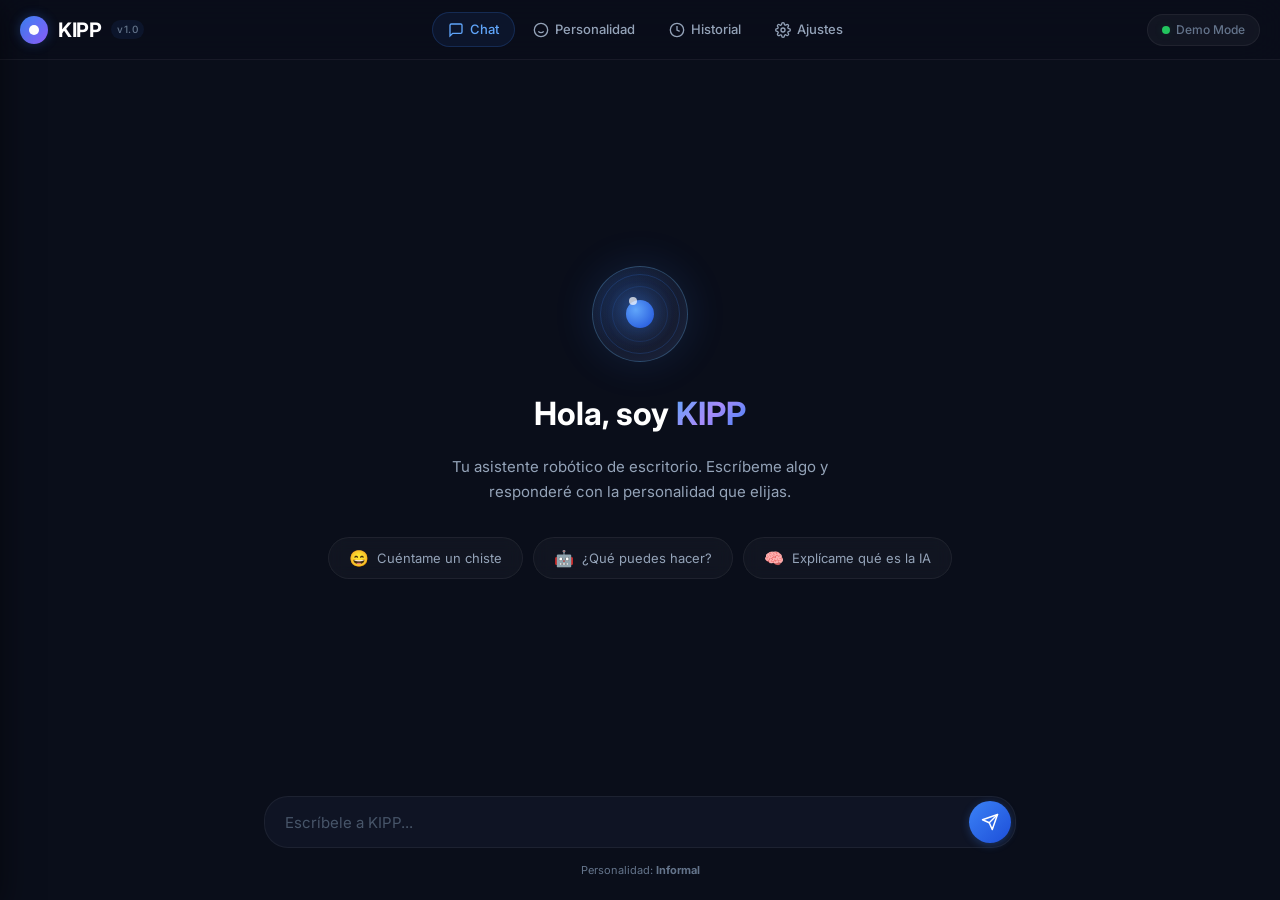
==== kipp/index.html @ 25013408 "feat: agregar panel de control KIPP en /kipp - Interfaz web premium dark theme con glassmorphism - C" ====
<!DOCTYPE html>
<html lang="es">
<head>
    <meta charset="UTF-8">
    <meta name="viewport" content="width=device-width, initial-scale=1.0">
    <meta name="description" content="KIPP — Tu asistente robótico de escritorio con personalidad configurable. Impulsado por IA en la nube.">
    <meta name="keywords" content="KIPP, asistente virtual, robot escritorio, IA, inteligencia artificial, ESP32, personalidad">
    <meta name="author" content="KIPP Robotics SpA">
    <meta name="theme-color" content="#0a0e1a">
    <title>KIPP · Panel de Control</title>
    <link rel="preconnect" href="https://fonts.googleapis.com">
    <link rel="preconnect" href="https://fonts.gstatic.com" crossorigin>
    <link href="https://fonts.googleapis.com/css2?family=Inter:wght@300;400;500;600;700&family=JetBrains+Mono:wght@400;500&display=swap" rel="stylesheet">
    <link rel="stylesheet" href="styles.css">
    <link rel="icon" href="data:image/svg+xml,<svg xmlns='http://www.w3.org/2000/svg' viewBox='0 0 100 100'><text y='.9em' font-size='90'>🤖</text></svg>">
</head>
<body>
    <div id="app">

        <!-- ═══════ PARTICLE BACKGROUND ═══════ -->
        <canvas id="particleCanvas"></canvas>

        <!-- ═══════ TOP BAR ═══════ -->
        <header id="topBar">
            <div class="top-bar-left">
                <button class="icon-btn" id="menuBtn" onclick="toggleMenu()" aria-label="Menú">
                    <svg width="20" height="20" viewBox="0 0 24 24" fill="none" stroke="currentColor" stroke-width="2" stroke-linecap="round"><line x1="3" y1="6" x2="21" y2="6"/><line x1="3" y1="12" x2="21" y2="12"/><line x1="3" y1="18" x2="21" y2="18"/></svg>
                </button>
                <div class="brand-group">
                    <div class="brand-eye">
                        <div class="brand-eye-core"></div>
                    </div>
                    <span class="brand">KIPP</span>
                    <span class="brand-version">v1.0</span>
                </div>
            </div>
            <nav class="top-nav" id="topNav">
                <a class="nav-link active" data-page="chat" onclick="goTo('chat')" id="nav-chat">
                    <svg width="16" height="16" viewBox="0 0 24 24" fill="none" stroke="currentColor" stroke-width="2"><path d="M21 15a2 2 0 0 1-2 2H7l-4 4V5a2 2 0 0 1 2-2h14a2 2 0 0 1 2 2z"/></svg>
                    Chat
                </a>
                <a class="nav-link" data-page="personalidad" onclick="goTo('personalidad')" id="nav-personalidad">
                    <svg width="16" height="16" viewBox="0 0 24 24" fill="none" stroke="currentColor" stroke-width="2"><circle cx="12" cy="12" r="10"/><path d="M8 14s1.5 2 4 2 4-2 4-2"/><line x1="9" y1="9" x2="9.01" y2="9"/><line x1="15" y1="9" x2="15.01" y2="9"/></svg>
                    Personalidad
                </a>
                <a class="nav-link" data-page="historial" onclick="goTo('historial')" id="nav-historial">
                    <svg width="16" height="16" viewBox="0 0 24 24" fill="none" stroke="currentColor" stroke-width="2"><circle cx="12" cy="12" r="10"/><polyline points="12 6 12 12 16 14"/></svg>
                    Historial
                </a>
                <a class="nav-link" data-page="ajustes" onclick="goTo('ajustes')" id="nav-ajustes">
                    <svg width="16" height="16" viewBox="0 0 24 24" fill="none" stroke="currentColor" stroke-width="2"><circle cx="12" cy="12" r="3"/><path d="M19.4 15a1.65 1.65 0 0 0 .33 1.82l.06.06a2 2 0 0 1-2.83 2.83l-.06-.06a1.65 1.65 0 0 0-1.82-.33 1.65 1.65 0 0 0-1 1.51V21a2 2 0 0 1-4 0v-.09A1.65 1.65 0 0 0 9 19.4a1.65 1.65 0 0 0-1.82.33l-.06.06a2 2 0 0 1-2.83-2.83l.06-.06A1.65 1.65 0 0 0 4.68 15a1.65 1.65 0 0 0-1.51-1H3a2 2 0 0 1 0-4h.09A1.65 1.65 0 0 0 4.6 9a1.65 1.65 0 0 0-.33-1.82l-.06-.06a2 2 0 0 1 2.83-2.83l.06.06A1.65 1.65 0 0 0 9 4.68a1.65 1.65 0 0 0 1-1.51V3a2 2 0 0 1 4 0v.09a1.65 1.65 0 0 0 1 1.51 1.65 1.65 0 0 0 1.82-.33l.06-.06a2 2 0 0 1 2.83 2.83l-.06.06A1.65 1.65 0 0 0 19.4 9a1.65 1.65 0 0 0 1.51 1H21a2 2 0 0 1 0 4h-.09a1.65 1.65 0 0 0-1.51 1z"/></svg>
                    Ajustes
                </a>
            </nav>
            <div class="top-bar-right">
                <div class="status-pill" id="statusPill">
                    <span class="status-dot online" id="statusDot"></span>
                    <span id="statusLabel">Demo Mode</span>
                </div>
            </div>
        </header>

        <!-- ═══════ MOBILE NAV DRAWER ═══════ -->
        <div class="drawer-overlay" id="drawerOverlay" onclick="toggleMenu()"></div>
        <aside class="drawer" id="drawer">
            <div class="drawer-header">
                <div class="brand-group">
                    <div class="brand-eye"><div class="brand-eye-core"></div></div>
                    <span class="brand">KIPP</span>
                </div>
                <button class="icon-btn" onclick="toggleMenu()" aria-label="Cerrar">
                    <svg width="20" height="20" viewBox="0 0 24 24" fill="none" stroke="currentColor" stroke-width="2" stroke-linecap="round"><line x1="18" y1="6" x2="6" y2="18"/><line x1="6" y1="6" x2="18" y2="18"/></svg>
                </button>
            </div>
            <nav class="drawer-nav">
                <a class="drawer-link active" data-page="chat" onclick="goTo('chat');toggleMenu()">
                    <svg width="18" height="18" viewBox="0 0 24 24" fill="none" stroke="currentColor" stroke-width="2"><path d="M21 15a2 2 0 0 1-2 2H7l-4 4V5a2 2 0 0 1 2-2h14a2 2 0 0 1 2 2z"/></svg>
                    Chat
                </a>
                <a class="drawer-link" data-page="personalidad" onclick="goTo('personalidad');toggleMenu()">
                    <svg width="18" height="18" viewBox="0 0 24 24" fill="none" stroke="currentColor" stroke-width="2"><circle cx="12" cy="12" r="10"/><path d="M8 14s1.5 2 4 2 4-2 4-2"/><line x1="9" y1="9" x2="9.01" y2="9"/><line x1="15" y1="9" x2="15.01" y2="9"/></svg>
                    Personalidad
                </a>
                <a class="drawer-link" data-page="historial" onclick="goTo('historial');toggleMenu()">
                    <svg width="18" height="18" viewBox="0 0 24 24" fill="none" stroke="currentColor" stroke-width="2"><circle cx="12" cy="12" r="10"/><polyline points="12 6 12 12 16 14"/></svg>
                    Historial
                </a>
                <a class="drawer-link" data-page="ajustes" onclick="goTo('ajustes');toggleMenu()">
                    <svg width="18" height="18" viewBox="0 0 24 24" fill="none" stroke="currentColor" stroke-width="2"><circle cx="12" cy="12" r="3"/><path d="M19.4 15a1.65 1.65 0 0 0 .33 1.82l.06.06a2 2 0 0 1-2.83 2.83l-.06-.06a1.65 1.65 0 0 0-1.82-.33 1.65 1.65 0 0 0-1 1.51V21a2 2 0 0 1-4 0v-.09A1.65 1.65 0 0 0 9 19.4a1.65 1.65 0 0 0-1.82.33l-.06.06a2 2 0 0 1-2.83-2.83l.06-.06A1.65 1.65 0 0 0 4.68 15a1.65 1.65 0 0 0-1.51-1H3a2 2 0 0 1 0-4h.09A1.65 1.65 0 0 0 4.6 9a1.65 1.65 0 0 0-.33-1.82l-.06-.06a2 2 0 0 1 2.83-2.83l.06.06A1.65 1.65 0 0 0 9 4.68a1.65 1.65 0 0 0 1-1.51V3a2 2 0 0 1 4 0v.09a1.65 1.65 0 0 0 1 1.51 1.65 1.65 0 0 0 1.82-.33l.06-.06a2 2 0 0 1 2.83 2.83l-.06.06A1.65 1.65 0 0 0 19.4 9a1.65 1.65 0 0 0 1.51 1H21a2 2 0 0 1 0 4h-.09a1.65 1.65 0 0 0-1.51 1z"/></svg>
                    Ajustes
                </a>
            </nav>
            <div class="drawer-footer">
                <span class="text-muted text-sm">KIPP v1.0 · KIPP Robotics SpA</span>
            </div>
        </aside>

        <!-- ═══════ MAIN CONTENT ═══════ -->
        <main id="mainContent">

            <!-- ─── PAGE: CHAT ─── -->
            <section class="page active" id="page-chat">
                <div class="chat-wrapper">
                    <!-- Welcome state -->
                    <div class="chat-welcome" id="chatWelcome">
                        <div class="welcome-icon">
                            <div class="kipp-eye-large">
                                <div class="eye-ring-outer"></div>
                                <div class="eye-ring-inner"></div>
                                <div class="eye-core-large"></div>
                                <div class="eye-glint"></div>
                            </div>
                        </div>
                        <h1 class="welcome-title">Hola, soy <span class="gradient-text">KIPP</span></h1>
                        <p class="welcome-sub">Tu asistente robótico de escritorio. Escríbeme algo y responderé con la personalidad que elijas.</p>
                        <div class="quick-chips">
                            <button class="chip" onclick="sendQuick('Cuéntame un chiste')" id="chip-joke">
                                <span class="chip-icon">😄</span> Cuéntame un chiste
                            </button>
                            <button class="chip" onclick="sendQuick('¿Qué puedes hacer?')" id="chip-capabilities">
                                <span class="chip-icon">🤖</span> ¿Qué puedes hacer?
                            </button>
                            <button class="chip" onclick="sendQuick('Explícame qué es la IA')" id="chip-ai">
                                <span class="chip-icon">🧠</span> Explícame qué es la IA
                            </button>
                        </div>
                    </div>

                    <!-- Chat messages -->
                    <div class="chat-messages" id="chatMessages"></div>

                    <!-- Input area -->
                    <div class="chat-input-area">
                        <div class="input-row">
                            <input 
                                type="text" 
                                id="chatInput" 
                                class="chat-input" 
                                placeholder="Escríbele a KIPP..." 
                                autocomplete="off"
                                onkeydown="if(event.key==='Enter'&&!event.shiftKey){event.preventDefault();sendChat()}"
                            >
                            <button class="send-btn" id="sendBtn" onclick="sendChat()" aria-label="Enviar">
                                <svg width="18" height="18" viewBox="0 0 24 24" fill="none" stroke="currentColor" stroke-width="2" stroke-linecap="round" stroke-linejoin="round"><line x1="22" y1="2" x2="11" y2="13"/><polygon points="22 2 15 22 11 13 2 9 22 2"/></svg>
                            </button>
                        </div>
                        <div class="input-footer">
                            <span class="text-muted text-xs" id="personalityTag">Personalidad: <strong>Informal</strong></span>
                        </div>
                    </div>
                </div>
            </section>

            <!-- ─── PAGE: PERSONALIDAD ─── -->
            <section class="page" id="page-personalidad">
                <div class="page-container">
                    <div class="page-header">
                        <div>
                            <h2>Personalidad</h2>
                            <p class="text-muted">Elige cómo KIPP se comunica contigo.</p>
                        </div>
                    </div>

                    <div class="personality-cards" id="personalityCards">
                        <!-- JS populated -->
                    </div>

                    <div class="preview-box" id="previewBox" style="display:none">
                        <div class="preview-label">Vista previa de respuesta</div>
                        <p id="previewText"></p>
                    </div>
                </div>
            </section>

            <!-- ─── PAGE: HISTORIAL ─── -->
            <section class="page" id="page-historial">
                <div class="page-container">
                    <div class="page-header">
                        <div>
                            <h2>Historial</h2>
                            <p class="text-muted">Conversaciones anteriores con KIPP.</p>
                        </div>
                        <button class="btn-outline btn-danger-outline" onclick="clearHistory()" id="clearBtn">
                            <svg width="14" height="14" viewBox="0 0 24 24" fill="none" stroke="currentColor" stroke-width="2"><polyline points="3 6 5 6 21 6"/><path d="M19 6v14a2 2 0 0 1-2 2H7a2 2 0 0 1-2-2V6m3 0V4a2 2 0 0 1 2-2h4a2 2 0 0 1 2 2v2"/></svg>
                            Limpiar
                        </button>
                    </div>

                    <div class="history-list" id="historyList">
                        <div class="empty-state" id="emptyHistory">
                            <div class="empty-icon">
                                <svg width="48" height="48" viewBox="0 0 24 24" fill="none" stroke="currentColor" stroke-width="1"><circle cx="12" cy="12" r="10"/><polyline points="12 6 12 12 16 14"/></svg>
                            </div>
                            <p>Aún no hay conversaciones.</p>
                            <span class="text-xs text-muted">Las interacciones con KIPP aparecerán aquí.</span>
                        </div>
                    </div>
                </div>
            </section>

            <!-- ─── PAGE: AJUSTES ─── -->
            <section class="page" id="page-ajustes">
                <div class="page-container">
                    <div class="page-header">
                        <div>
                            <h2>Ajustes</h2>
                            <p class="text-muted">Configuración del dispositivo y cuenta.</p>
                        </div>
                    </div>

                    <div class="settings-section">
                        <h3 class="settings-title">
                            <svg width="16" height="16" viewBox="0 0 24 24" fill="none" stroke="currentColor" stroke-width="2"><polygon points="11 5 6 9 2 9 2 15 6 15 11 19 11 5"/><path d="M19.07 4.93a10 10 0 0 1 0 14.14M15.54 8.46a5 5 0 0 1 0 7.07"/></svg>
                            Audio
                        </h3>
                        <div class="setting-row">
                            <label for="volumeRange">Volumen</label>
                            <div class="range-group">
                                <input type="range" id="volumeRange" min="0" max="100" value="70" oninput="updateRangeUI(this, 'volVal')">
                                <span class="range-val" id="volVal">70%</span>
                            </div>
                        </div>
                        <div class="setting-row">
                            <label for="speedRange">Velocidad de voz</label>
                            <div class="range-group">
                                <input type="range" id="speedRange" min="0" max="100" value="50" oninput="updateRangeUI(this, 'spdVal')">
                                <span class="range-val" id="spdVal">50%</span>
                            </div>
                        </div>
                    </div>

                    <div class="settings-section">
                        <h3 class="settings-title">
                            <svg width="16" height="16" viewBox="0 0 24 24" fill="none" stroke="currentColor" stroke-width="2"><rect x="4" y="4" width="16" height="16" rx="2" ry="2"/><rect x="9" y="9" width="6" height="6"/><line x1="9" y1="1" x2="9" y2="4"/><line x1="15" y1="1" x2="15" y2="4"/><line x1="9" y1="20" x2="9" y2="23"/><line x1="15" y1="20" x2="15" y2="23"/><line x1="20" y1="9" x2="23" y2="9"/><line x1="20" y1="14" x2="23" y2="14"/><line x1="1" y1="9" x2="4" y2="9"/><line x1="1" y1="14" x2="4" y2="14"/></svg>
                            Dispositivo
                        </h3>
                        <div class="setting-row">
                            <label>Nombre</label>
                            <input type="text" class="text-input" id="deviceNameInput" value="KIPP de Escritorio" placeholder="Nombre del dispositivo">
                        </div>
                        <div class="setting-row">
                            <label>MAC Address</label>
                            <span class="mono-text" id="deviceMAC">AA:BB:CC:DD:EE:FF</span>
                        </div>
                        <div class="setting-row">
                            <label>Estado</label>
                            <div class="device-status-badge" id="deviceStatusBadge">
                                <span class="status-dot-sm online"></span>
                                Demo Mode
                            </div>
                        </div>
                    </div>

                    <div class="settings-section">
                        <h3 class="settings-title">
                            <svg width="16" height="16" viewBox="0 0 24 24" fill="none" stroke="currentColor" stroke-width="2"><path d="M20 21v-2a4 4 0 0 0-4-4H8a4 4 0 0 0-4 4v2"/><circle cx="12" cy="7" r="4"/></svg>
                            Cuenta
                        </h3>
                        <div class="setting-row">
                            <label>Usuario</label>
                            <span class="text-muted" id="userName">Usuario Demo</span>
                        </div>
                        <div class="setting-row">
                            <label>Email</label>
                            <span class="text-muted" id="userEmail">demo@kipp.cl</span>
                        </div>
                        <div class="setting-row">
                            <label>Plan</label>
                            <div class="plan-badge" id="planBadge">Gratuito</div>
                        </div>
                        <div class="upgrade-card" id="upgradeCard">
                            <div class="upgrade-info">
                                <div class="upgrade-icon">✦</div>
                                <div>
                                    <strong>KIPP Premium</strong>
                                    <p class="text-muted text-sm">Modelos de IA avanzados, respuestas más rápidas y personalidades exclusivas.</p>
                                </div>
                            </div>
                            <div class="upgrade-cta">
                                <div class="upgrade-price">$4.990<span>/mes</span></div>
                                <button class="btn-premium" onclick="showToast('Próximamente disponible', 'info')" id="upgradeBtn">Mejorar plan</button>
                            </div>
                        </div>
                    </div>

                    <div class="settings-section">
                        <h3 class="settings-title">
                            <svg width="16" height="16" viewBox="0 0 24 24" fill="none" stroke="currentColor" stroke-width="2"><rect x="2" y="2" width="20" height="8" rx="2" ry="2"/><rect x="2" y="14" width="20" height="8" rx="2" ry="2"/><line x1="6" y1="6" x2="6.01" y2="6"/><line x1="6" y1="18" x2="6.01" y2="18"/></svg>
                            Servidor
                        </h3>
                        <div class="server-info" id="serverInfo">
                            <div class="server-row"><span class="server-label">API</span><span>OpenAI (gpt-4o-mini)</span></div>
                            <div class="server-row"><span class="server-label">STT/TTS</span><span>Google Cloud</span></div>
                            <div class="server-row"><span class="server-label">Protocolo</span><span>HTTPS / TLS 1.3</span></div>
                            <div class="server-row"><span class="server-label">Latencia</span><span id="latencyVal">~350ms</span></div>
                        </div>
                    </div>

                    <button class="btn-primary" onclick="saveSettings()" id="saveSettingsBtn" style="margin-top: 8px">
                        <svg width="16" height="16" viewBox="0 0 24 24" fill="none" stroke="currentColor" stroke-width="2"><path d="M19 21H5a2 2 0 0 1-2-2V5a2 2 0 0 1 2-2h11l5 5v11a2 2 0 0 1-2 2z"/><polyline points="17 21 17 13 7 13 7 21"/><polyline points="7 3 7 8 15 8"/></svg>
                        Guardar cambios
                    </button>
                </div>
            </section>

        </main>
    </div>

    <!-- Toast -->
    <div class="toast-container" id="toastContainer"></div>

    <script src="app.js"></script>
</body>
</html>
---- kipp/styles.css ----
/* ═══════════════════════════════════════
   KIPP — Premium Dark Theme
   Glassmorphism + Glow + Motion
   ═══════════════════════════════════════ */

/* ─── Reset & Base ─── */
*, *::before, *::after { box-sizing: border-box; margin: 0; padding: 0; }

:root {
    /* Dark palette */
    --bg-deep: #060a14;
    --bg: #0a0e1a;
    --bg-card: #0f1424;
    --bg-card-hover: #141a2e;
    --bg-surface: #111827;
    --bg-elevated: #1a2035;

    --border: rgba(255, 255, 255, 0.06);
    --border-hover: rgba(255, 255, 255, 0.12);
    --border-active: rgba(99, 179, 237, 0.3);

    --text: #e8ecf4;
    --text-secondary: #94a3b8;
    --text-muted: #64748b;
    --text-dim: #475569;
    --white: #ffffff;

    /* Accent — electric cyan/blue */
    --accent: #3b82f6;
    --accent-bright: #60a5fa;
    --accent-dim: #1d4ed8;
    --accent-glow: rgba(59, 130, 246, 0.15);
    --accent-glow-strong: rgba(59, 130, 246, 0.3);
    --accent-surface: rgba(59, 130, 246, 0.08);

    /* Secondary accent — warm amber for premium */
    --premium: #f59e0b;
    --premium-glow: rgba(245, 158, 11, 0.15);

    /* Semantic */
    --success: #22c55e;
    --success-glow: rgba(34, 197, 94, 0.15);
    --danger: #ef4444;
    --danger-glow: rgba(239, 68, 68, 0.12);
    --info: #06b6d4;

    /* Shape */
    --radius-sm: 8px;
    --radius-md: 12px;
    --radius-lg: 16px;
    --radius-xl: 20px;
    --radius-2xl: 24px;
    --radius-full: 999px;

    /* Shadow */
    --shadow-sm: 0 2px 8px rgba(0, 0, 0, 0.3);
    --shadow-md: 0 4px 16px rgba(0, 0, 0, 0.4);
    --shadow-lg: 0 8px 32px rgba(0, 0, 0, 0.5);
    --shadow-glow: 0 0 20px var(--accent-glow);

    /* Font */
    --font: 'Inter', -apple-system, BlinkMacSystemFont, 'Segoe UI', sans-serif;
    --mono: 'JetBrains Mono', 'Fira Code', monospace;
    --transition: 200ms cubic-bezier(0.4, 0, 0.2, 1);
    --transition-slow: 400ms cubic-bezier(0.4, 0, 0.2, 1);
}

html {
    font-size: 16px;
    -webkit-font-smoothing: antialiased;
    -moz-osx-font-smoothing: grayscale;
}

body {
    font-family: var(--font);
    color: var(--text);
    background: var(--bg);
    line-height: 1.5;
    overflow: hidden;
    height: 100vh;
}

a { color: var(--accent-bright); text-decoration: none; }
a:hover { text-decoration: underline; }

.text-muted { color: var(--text-muted); }
.text-sm { font-size: 13px; }
.text-xs { font-size: 11px; }
.mono-text { font-family: var(--mono); font-size: 13px; color: var(--text-secondary); }

.gradient-text {
    background: linear-gradient(135deg, var(--accent-bright), #a78bfa, var(--accent));
    -webkit-background-clip: text;
    -webkit-text-fill-color: transparent;
    background-clip: text;
}

/* ─── Particle Canvas ─── */
#particleCanvas {
    position: fixed;
    top: 0;
    left: 0;
    width: 100%;
    height: 100%;
    z-index: 0;
    pointer-events: none;
    opacity: 0.6;
}

/* ─── App Layout ─── */
#app {
    display: flex;
    flex-direction: column;
    height: 100vh;
    position: relative;
    z-index: 1;
}

/* ─── Top Bar ─── */
#topBar {
    display: flex;
    align-items: center;
    justify-content: space-between;
    padding: 0 20px;
    height: 60px;
    background: rgba(10, 14, 26, 0.85);
    backdrop-filter: blur(20px);
    -webkit-backdrop-filter: blur(20px);
    border-bottom: 1px solid var(--border);
    flex-shrink: 0;
    z-index: 100;
}

.top-bar-left {
    display: flex;
    align-items: center;
    gap: 12px;
}

.brand-group {
    display: flex;
    align-items: center;
    gap: 10px;
}

.brand-eye {
    width: 28px;
    height: 28px;
    border-radius: 50%;
    background: linear-gradient(135deg, var(--accent), #8b5cf6);
    display: flex;
    align-items: center;
    justify-content: center;
    position: relative;
    box-shadow: 0 0 12px var(--accent-glow-strong);
}

.brand-eye-core {
    width: 10px;
    height: 10px;
    border-radius: 50%;
    background: white;
    animation: brandPulse 3s ease-in-out infinite;
}

@keyframes brandPulse {
    0%, 100% { transform: scale(1); opacity: 1; }
    50% { transform: scale(0.7); opacity: 0.7; }
}

.brand {
    font-size: 20px;
    font-weight: 700;
    color: var(--white);
    letter-spacing: -0.5px;
}

.brand-version {
    font-size: 10px;
    font-weight: 500;
    color: var(--text-muted);
    background: var(--accent-surface);
    padding: 2px 6px;
    border-radius: var(--radius-full);
    letter-spacing: 0.5px;
}

.top-nav {
    display: flex;
    gap: 2px;
}

.nav-link {
    display: flex;
    align-items: center;
    gap: 6px;
    padding: 8px 16px;
    border-radius: var(--radius-full);
    font-size: 13px;
    font-weight: 500;
    color: var(--text-secondary);
    cursor: pointer;
    transition: all var(--transition);
    text-decoration: none;
    user-select: none;
}
.nav-link:hover {
    background: rgba(255, 255, 255, 0.05);
    color: var(--text);
    text-decoration: none;
}
.nav-link.active {
    background: var(--accent-surface);
    color: var(--accent-bright);
    box-shadow: inset 0 0 0 1px rgba(59, 130, 246, 0.2);
}

.top-bar-right {
    display: flex;
    align-items: center;
    gap: 12px;
}

.status-pill {
    display: flex;
    align-items: center;
    gap: 6px;
    padding: 6px 14px;
    border-radius: var(--radius-full);
    background: rgba(255, 255, 255, 0.04);
    border: 1px solid var(--border);
    font-size: 12px;
    color: var(--text-muted);
    font-weight: 500;
}

.status-dot {
    width: 8px;
    height: 8px;
    border-radius: 50%;
    background: var(--text-muted);
    transition: background var(--transition);
}
.status-dot.online { 
    background: var(--success); 
    box-shadow: 0 0 8px var(--success-glow);
}
.status-dot.offline { background: var(--danger); }
.status-dot-sm {
    width: 6px;
    height: 6px;
    border-radius: 50%;
    display: inline-block;
}
.status-dot-sm.online {
    background: var(--success);
    box-shadow: 0 0 6px var(--success-glow);
}

.icon-btn {
    display: flex;
    align-items: center;
    justify-content: center;
    width: 40px;
    height: 40px;
    border: none;
    background: transparent;
    border-radius: 50%;
    cursor: pointer;
    color: var(--text-secondary);
    transition: all var(--transition);
}
.icon-btn:hover { 
    background: rgba(255, 255, 255, 0.06); 
    color: var(--text);
}

#menuBtn { display: none; }

/* ─── Drawer (Mobile) ─── */
.drawer-overlay {
    display: none;
    position: fixed;
    inset: 0;
    background: rgba(0, 0, 0, 0.6);
    backdrop-filter: blur(4px);
    z-index: 200;
    opacity: 0;
    transition: opacity 300ms ease;
}
.drawer-overlay.open { display: block; opacity: 1; }

.drawer {
    position: fixed;
    top: 0;
    left: -300px;
    width: 300px;
    height: 100vh;
    background: var(--bg-card);
    border-right: 1px solid var(--border);
    z-index: 300;
    display: flex;
    flex-direction: column;
    transition: left 300ms cubic-bezier(0.4, 0, 0.2, 1);
    box-shadow: var(--shadow-lg);
}
.drawer.open { left: 0; }

.drawer-header {
    display: flex;
    align-items: center;
    justify-content: space-between;
    padding: 14px 16px;
    border-bottom: 1px solid var(--border);
}

.drawer-nav {
    flex: 1;
    padding: 8px;
    display: flex;
    flex-direction: column;
    gap: 2px;
}

.drawer-link {
    display: flex;
    align-items: center;
    gap: 12px;
    padding: 12px 16px;
    border-radius: var(--radius-md);
    font-size: 14px;
    font-weight: 500;
    color: var(--text-secondary);
    cursor: pointer;
    transition: all var(--transition);
    text-decoration: none;
}
.drawer-link:hover {
    background: rgba(255, 255, 255, 0.05);
    color: var(--text);
    text-decoration: none;
}
.drawer-link.active {
    background: var(--accent-surface);
    color: var(--accent-bright);
}

.drawer-footer {
    padding: 16px;
    border-top: 1px solid var(--border);
    text-align: center;
}

/* ─── Main Content ─── */
#mainContent {
    flex: 1;
    overflow: hidden;
    position: relative;
}

.page {
    display: none;
    height: 100%;
    overflow-y: auto;
}
.page.active { display: flex; }

/* Custom scrollbar */
.page::-webkit-scrollbar,
.chat-messages::-webkit-scrollbar {
    width: 6px;
}
.page::-webkit-scrollbar-track,
.chat-messages::-webkit-scrollbar-track {
    background: transparent;
}
.page::-webkit-scrollbar-thumb,
.chat-messages::-webkit-scrollbar-thumb {
    background: rgba(255, 255, 255, 0.08);
    border-radius: 3px;
}
.page::-webkit-scrollbar-thumb:hover,
.chat-messages::-webkit-scrollbar-thumb:hover {
    background: rgba(255, 255, 255, 0.15);
}

.page-container {
    max-width: 720px;
    width: 100%;
    margin: 0 auto;
    padding: 36px 24px;
}

.page-header {
    display: flex;
    justify-content: space-between;
    align-items: flex-start;
    margin-bottom: 32px;
}
.page-header h2 {
    font-size: 24px;
    font-weight: 700;
    margin-bottom: 4px;
    color: var(--white);
}

/* ─── Chat Page ─── */
.chat-wrapper {
    display: flex;
    flex-direction: column;
    height: 100%;
    max-width: 800px;
    width: 100%;
    margin: 0 auto;
}

.chat-welcome {
    flex: 1;
    display: flex;
    flex-direction: column;
    align-items: center;
    justify-content: center;
    text-align: center;
    padding: 48px 24px;
    gap: 16px;
}

.welcome-icon { margin-bottom: 12px; }

/* KIPP Eye — Animated */
.kipp-eye-large {
    width: 96px;
    height: 96px;
    border-radius: 50%;
    background: radial-gradient(circle at 40% 40%, var(--accent-glow-strong), transparent 60%),
                linear-gradient(135deg, var(--bg-card), var(--bg-elevated));
    display: flex;
    align-items: center;
    justify-content: center;
    position: relative;
    border: 1px solid var(--border-active);
    box-shadow: 0 0 40px var(--accent-glow), inset 0 0 20px rgba(59, 130, 246, 0.05);
}

.eye-ring-outer {
    width: 80px;
    height: 80px;
    border-radius: 50%;
    border: 1.5px solid rgba(59, 130, 246, 0.2);
    position: absolute;
    animation: ringPulse 4s ease-in-out infinite;
}

.eye-ring-inner {
    width: 56px;
    height: 56px;
    border-radius: 50%;
    border: 1px solid rgba(59, 130, 246, 0.15);
    position: absolute;
    animation: ringPulse 4s ease-in-out infinite reverse;
}

.eye-core-large {
    width: 28px;
    height: 28px;
    border-radius: 50%;
    background: radial-gradient(circle at 35% 35%, var(--accent-bright), var(--accent-dim));
    box-shadow: 0 0 20px var(--accent-glow-strong);
    animation: corePulse 3s ease-in-out infinite;
    z-index: 2;
}

.eye-glint {
    width: 8px;
    height: 8px;
    border-radius: 50%;
    background: rgba(255, 255, 255, 0.7);
    position: absolute;
    top: 30px;
    left: 36px;
    z-index: 3;
    animation: glintPulse 4s ease-in-out infinite;
}

@keyframes ringPulse {
    0%, 100% { transform: scale(1); opacity: 1; }
    50% { transform: scale(1.08); opacity: 0.5; }
}
@keyframes corePulse {
    0%, 100% { transform: scale(1); }
    50% { transform: scale(0.85); }
}
@keyframes glintPulse {
    0%, 100% { opacity: 0.7; }
    50% { opacity: 0.2; }
}

.welcome-title {
    font-size: 32px;
    font-weight: 700;
    color: var(--white);
}

.welcome-sub {
    font-size: 15px;
    color: var(--text-secondary);
    max-width: 420px;
    line-height: 1.7;
}

.quick-chips {
    display: flex;
    flex-wrap: wrap;
    gap: 10px;
    margin-top: 16px;
    justify-content: center;
}

.chip {
    display: flex;
    align-items: center;
    gap: 8px;
    padding: 10px 20px;
    border: 1px solid var(--border);
    border-radius: var(--radius-full);
    background: rgba(255, 255, 255, 0.03);
    font-size: 13px;
    color: var(--text-secondary);
    cursor: pointer;
    transition: all var(--transition);
    font-family: var(--font);
    backdrop-filter: blur(8px);
}
.chip:hover {
    background: var(--accent-surface);
    border-color: var(--border-active);
    color: var(--accent-bright);
    transform: translateY(-1px);
    box-shadow: 0 4px 12px rgba(0, 0, 0, 0.2);
}
.chip-icon { font-size: 16px; }

/* Chat messages */
.chat-messages {
    flex: 1;
    overflow-y: auto;
    padding: 24px;
    display: none;
    flex-direction: column;
    gap: 20px;
}
.chat-messages.visible { display: flex; }

.msg {
    display: flex;
    gap: 12px;
    max-width: 80%;
    animation: msgIn 300ms ease-out;
}
.msg.user { align-self: flex-end; flex-direction: row-reverse; }
.msg.kipp { align-self: flex-start; }

@keyframes msgIn {
    from { opacity: 0; transform: translateY(8px); }
    to { opacity: 1; transform: translateY(0); }
}

.msg-avatar {
    width: 34px;
    height: 34px;
    border-radius: 50%;
    display: flex;
    align-items: center;
    justify-content: center;
    flex-shrink: 0;
    font-size: 14px;
}
.msg.kipp .msg-avatar {
    background: linear-gradient(135deg, var(--accent), #8b5cf6);
    color: white;
    font-size: 12px;
    box-shadow: 0 0 10px var(--accent-glow);
}
.msg.user .msg-avatar {
    background: var(--bg-elevated);
    color: var(--text-secondary);
    border: 1px solid var(--border);
}

.msg-content {
    display: flex;
    flex-direction: column;
    gap: 4px;
}

.msg-bubble {
    padding: 12px 16px;
    border-radius: var(--radius-lg);
    font-size: 14px;
    line-height: 1.7;
}
.msg.kipp .msg-bubble {
    background: var(--bg-card);
    border: 1px solid var(--border);
    border-top-left-radius: 4px;
    color: var(--text);
}
.msg.user .msg-bubble {
    background: linear-gradient(135deg, var(--accent), var(--accent-dim));
    color: var(--white);
    border-top-right-radius: 4px;
    box-shadow: 0 2px 12px rgba(59, 130, 246, 0.25);
}

.msg-time {
    font-size: 11px;
    color: var(--text-dim);
    padding: 0 4px;
}
.msg.user .msg-time { text-align: right; }

/* Typing indicator */
.typing-dots {
    display: flex;
    gap: 5px;
    padding: 14px 18px;
}
.typing-dots span {
    width: 8px;
    height: 8px;
    border-radius: 50%;
    background: var(--accent);
    opacity: 0.4;
    animation: dotBounce 1.2s infinite;
}
.typing-dots span:nth-child(2) { animation-delay: 0.2s; }
.typing-dots span:nth-child(3) { animation-delay: 0.4s; }

@keyframes dotBounce {
    0%, 60%, 100% { transform: translateY(0); opacity: 0.3; }
    30% { transform: translateY(-8px); opacity: 1; }
}

/* Chat input */
.chat-input-area {
    padding: 12px 24px 20px;
    flex-shrink: 0;
}

.input-row {
    display: flex;
    align-items: center;
    gap: 8px;
    background: var(--bg-card);
    border: 1px solid var(--border);
    border-radius: var(--radius-2xl);
    padding: 4px 4px 4px 20px;
    transition: border-color var(--transition), box-shadow var(--transition);
}
.input-row:focus-within {
    border-color: var(--accent);
    box-shadow: 0 0 0 3px var(--accent-glow), var(--shadow-glow);
}

.chat-input {
    flex: 1;
    border: none;
    outline: none;
    font-size: 15px;
    font-family: var(--font);
    color: var(--text);
    background: transparent;
    padding: 10px 0;
}
.chat-input::placeholder { color: var(--text-dim); }

.send-btn {
    width: 42px;
    height: 42px;
    border-radius: 50%;
    border: none;
    background: linear-gradient(135deg, var(--accent), var(--accent-dim));
    color: var(--white);
    cursor: pointer;
    display: flex;
    align-items: center;
    justify-content: center;
    transition: all var(--transition);
    flex-shrink: 0;
    box-shadow: 0 2px 8px rgba(59, 130, 246, 0.3);
}
.send-btn:hover { 
    transform: scale(1.08); 
    box-shadow: 0 4px 16px rgba(59, 130, 246, 0.4);
}
.send-btn:active { transform: scale(0.95); }

.input-footer {
    text-align: center;
    margin-top: 8px;
}

/* ─── Personality Page ─── */
.personality-cards {
    display: grid;
    grid-template-columns: repeat(auto-fill, minmax(200px, 1fr));
    gap: 14px;
    margin-bottom: 28px;
}

.p-card {
    padding: 24px 20px;
    border: 1px solid var(--border);
    border-radius: var(--radius-lg);
    background: var(--bg-card);
    cursor: pointer;
    transition: all var(--transition);
    text-align: center;
    position: relative;
    overflow: hidden;
}
.p-card::before {
    content: '';
    position: absolute;
    top: 0;
    left: 0;
    right: 0;
    height: 3px;
    background: transparent;
    transition: background var(--transition);
}
.p-card:hover {
    border-color: var(--border-hover);
    background: var(--bg-card-hover);
    transform: translateY(-2px);
    box-shadow: var(--shadow-md);
}
.p-card.selected {
    border-color: var(--accent);
    background: var(--accent-surface);
    box-shadow: 0 0 20px var(--accent-glow);
}
.p-card.selected::before {
    background: linear-gradient(90deg, var(--accent), #8b5cf6);
}

.p-card-emoji {
    font-size: 36px;
    margin-bottom: 10px;
}
.p-card-name {
    font-size: 15px;
    font-weight: 600;
    margin-bottom: 6px;
    color: var(--white);
}
.p-card-desc {
    font-size: 12px;
    color: var(--text-secondary);
    line-height: 1.5;
}
.p-card .premium-tag {
    display: inline-block;
    margin-top: 10px;
    padding: 3px 10px;
    border-radius: var(--radius-full);
    background: linear-gradient(135deg, var(--premium), #d97706);
    color: white;
    font-size: 10px;
    font-weight: 600;
    letter-spacing: 0.5px;
    text-transform: uppercase;
}

.preview-box {
    padding: 24px;
    background: var(--bg-card);
    border-radius: var(--radius-lg);
    border: 1px solid var(--border);
}
.preview-label {
    font-size: 11px;
    font-weight: 600;
    color: var(--text-muted);
    text-transform: uppercase;
    letter-spacing: 1px;
    margin-bottom: 10px;
}
.preview-box p {
    font-size: 14px;
    color: var(--text-secondary);
    line-height: 1.7;
    font-style: italic;
}

/* ─── History Page ─── */
.history-list {
    display: flex;
    flex-direction: column;
    gap: 10px;
}

.history-item {
    padding: 18px 20px;
    background: var(--bg-card);
    border-radius: var(--radius-lg);
    border: 1px solid var(--border);
    transition: all var(--transition);
    cursor: default;
}
.history-item:hover { 
    border-color: var(--border-hover);
    background: var(--bg-card-hover); 
}

.history-q {
    font-size: 14px;
    font-weight: 600;
    margin-bottom: 6px;
    color: var(--white);
    display: flex;
    align-items: center;
    gap: 8px;
}
.history-q::before {
    content: '›';
    color: var(--accent);
    font-weight: 700;
    font-size: 18px;
}
.history-a {
    font-size: 13px;
    color: var(--text-secondary);
    line-height: 1.6;
    padding-left: 20px;
}
.history-meta {
    font-size: 11px;
    color: var(--text-dim);
    margin-top: 8px;
    padding-left: 20px;
    display: flex;
    gap: 16px;
}

.empty-state {
    text-align: center;
    padding: 56px 24px;
    color: var(--text-muted);
}
.empty-icon {
    opacity: 0.2;
    margin-bottom: 16px;
}
.empty-state p { margin-top: 4px; font-size: 15px; color: var(--text-secondary); }

/* ─── Settings Page ─── */
.settings-section {
    margin-bottom: 36px;
}

.settings-title {
    display: flex;
    align-items: center;
    gap: 8px;
    font-size: 12px;
    font-weight: 600;
    color: var(--text-muted);
    text-transform: uppercase;
    letter-spacing: 1px;
    margin-bottom: 16px;
    padding-bottom: 10px;
    border-bottom: 1px solid var(--border);
}

.setting-row {
    display: flex;
    align-items: center;
    justify-content: space-between;
    padding: 14px 0;
    border-bottom: 1px solid rgba(255, 255, 255, 0.02);
}
.setting-row:last-child { border-bottom: none; }
.setting-row label {
    font-size: 14px;
    font-weight: 500;
    color: var(--text);
}

.range-group {
    display: flex;
    align-items: center;
    gap: 14px;
}

input[type="range"] {
    -webkit-appearance: none;
    width: 160px;
    height: 4px;
    border-radius: 2px;
    background: var(--bg-elevated);
    outline: none;
}
input[type="range"]::-webkit-slider-thumb {
    -webkit-appearance: none;
    width: 18px;
    height: 18px;
    border-radius: 50%;
    background: var(--accent);
    cursor: pointer;
    border: 3px solid var(--bg-card);
    box-shadow: 0 0 8px var(--accent-glow);
    transition: transform var(--transition);
}
input[type="range"]::-webkit-slider-thumb:hover {
    transform: scale(1.15);
}

.range-val {
    font-size: 13px;
    font-weight: 600;
    color: var(--accent-bright);
    min-width: 36px;
    text-align: right;
    font-family: var(--mono);
}

.text-input {
    padding: 8px 14px;
    border: 1px solid var(--border);
    border-radius: var(--radius-sm);
    font-size: 14px;
    font-family: var(--font);
    color: var(--text);
    background: var(--bg-card);
    outline: none;
    transition: all var(--transition);
    width: 220px;
}
.text-input:focus { 
    border-color: var(--accent); 
    box-shadow: 0 0 0 3px var(--accent-glow);
}

.device-status-badge {
    display: flex;
    align-items: center;
    gap: 6px;
    padding: 4px 12px;
    border-radius: var(--radius-full);
    background: var(--success-glow);
    font-size: 12px;
    font-weight: 500;
    color: var(--success);
    border: 1px solid rgba(34, 197, 94, 0.15);
}

.plan-badge {
    padding: 4px 14px;
    border-radius: var(--radius-full);
    background: rgba(255, 255, 255, 0.05);
    font-size: 12px;
    font-weight: 600;
    color: var(--text-secondary);
    border: 1px solid var(--border);
}
.plan-badge.premium {
    background: linear-gradient(135deg, var(--premium), #d97706);
    color: white;
    border: none;
}

.upgrade-card {
    display: flex;
    align-items: center;
    justify-content: space-between;
    padding: 24px;
    background: linear-gradient(135deg, rgba(245, 158, 11, 0.05), rgba(245, 158, 11, 0.02));
    border-radius: var(--radius-lg);
    border: 1px solid rgba(245, 158, 11, 0.15);
    margin-top: 16px;
}
.upgrade-info {
    display: flex;
    align-items: center;
    gap: 16px;
}
.upgrade-icon {
    font-size: 28px;
    color: var(--premium);
    filter: drop-shadow(0 0 8px rgba(245, 158, 11, 0.3));
}
.upgrade-card strong { 
    font-size: 16px; 
    color: var(--white);
    display: block;
    margin-bottom: 2px;
}
.upgrade-cta {
    text-align: right;
    display: flex;
    flex-direction: column;
    align-items: flex-end;
    gap: 8px;
}
.upgrade-price {
    font-size: 24px;
    font-weight: 700;
    color: var(--premium);
    white-space: nowrap;
}
.upgrade-price span {
    font-size: 13px;
    font-weight: 400;
    color: var(--text-muted);
}

.btn-premium {
    padding: 8px 20px;
    border: none;
    border-radius: var(--radius-full);
    background: linear-gradient(135deg, var(--premium), #d97706);
    color: white;
    font-size: 13px;
    font-weight: 600;
    font-family: var(--font);
    cursor: pointer;
    transition: all var(--transition);
    white-space: nowrap;
}
.btn-premium:hover { 
    transform: translateY(-1px); 
    box-shadow: 0 4px 16px rgba(245, 158, 11, 0.3);
}

.server-info {
    padding: 4px 0;
}
.server-row {
    display: flex;
    justify-content: space-between;
    padding: 10px 16px;
    font-size: 13px;
    color: var(--text-secondary);
    border-radius: var(--radius-sm);
    transition: background var(--transition);
}
.server-row:hover { background: rgba(255, 255, 255, 0.02); }
.server-label {
    font-weight: 600;
    color: var(--text-muted);
    font-family: var(--mono);
    font-size: 11px;
    text-transform: uppercase;
    letter-spacing: 0.5px;
}

/* Buttons */
.btn-primary {
    display: inline-flex;
    align-items: center;
    gap: 8px;
    padding: 12px 28px;
    border: none;
    border-radius: var(--radius-md);
    background: linear-gradient(135deg, var(--accent), var(--accent-dim));
    color: var(--white);
    font-size: 14px;
    font-weight: 600;
    font-family: var(--font);
    cursor: pointer;
    transition: all var(--transition);
    box-shadow: 0 2px 8px rgba(59, 130, 246, 0.25);
}
.btn-primary:hover { 
    transform: translateY(-1px);
    box-shadow: 0 4px 16px rgba(59, 130, 246, 0.35);
}
.btn-primary:active { transform: translateY(0); }

.btn-outline {
    display: inline-flex;
    align-items: center;
    gap: 6px;
    padding: 8px 16px;
    border: 1px solid var(--border);
    background: transparent;
    font-size: 13px;
    font-weight: 500;
    font-family: var(--font);
    cursor: pointer;
    border-radius: var(--radius-sm);
    transition: all var(--transition);
    color: var(--text-secondary);
}
.btn-outline:hover { 
    background: rgba(255, 255, 255, 0.04);
    border-color: var(--border-hover);
}
.btn-danger-outline { 
    color: var(--danger); 
    border-color: rgba(239, 68, 68, 0.2);
}
.btn-danger-outline:hover { 
    background: var(--danger-glow);
    border-color: rgba(239, 68, 68, 0.3);
}

/* ─── Toast ─── */
.toast-container {
    position: fixed;
    bottom: 24px;
    left: 50%;
    transform: translateX(-50%);
    z-index: 1000;
    display: flex;
    flex-direction: column;
    gap: 8px;
    pointer-events: none;
}

.toast {
    padding: 12px 24px;
    border-radius: var(--radius-md);
    background: var(--bg-elevated);
    color: var(--text);
    font-size: 14px;
    font-weight: 500;
    box-shadow: var(--shadow-lg);
    border: 1px solid var(--border);
    animation: toastIn 300ms ease-out;
    pointer-events: auto;
    backdrop-filter: blur(16px);
}
.toast.success { 
    border-color: rgba(34, 197, 94, 0.3);
    color: var(--success);
}
.toast.error { 
    border-color: rgba(239, 68, 68, 0.3);
    color: var(--danger);
}
.toast.info {
    border-color: rgba(6, 182, 212, 0.3);
    color: var(--info);
}

@keyframes toastIn {
    from { opacity: 0; transform: translateY(12px); }
    to { opacity: 1; transform: translateY(0); }
}

/* ─── Responsive ─── */
@media (max-width: 768px) {
    #menuBtn { display: flex; }
    .top-nav { display: none; }
    .brand-version { display: none; }
    
    .chat-welcome { padding: 32px 16px; }
    .welcome-title { font-size: 26px; }
    .kipp-eye-large { width: 72px; height: 72px; }
    .eye-ring-outer { width: 60px; height: 60px; }
    .eye-ring-inner { width: 44px; height: 44px; }
    .eye-core-large { width: 22px; height: 22px; }
    
    .chat-input-area { padding: 8px 12px 16px; }
    .chat-messages { padding: 16px; }
    
    .page-container { padding: 24px 16px; }
    
    .personality-cards { grid-template-columns: repeat(2, 1fr); }
    
    .setting-row { flex-direction: column; align-items: flex-start; gap: 8px; }
    .text-input { width: 100%; }
    
    .upgrade-card { flex-direction: column; gap: 16px; text-align: center; }
    .upgrade-info { flex-direction: column; }
    .upgrade-cta { align-items: center; }
    
    .quick-chips { gap: 8px; }
    .chip { font-size: 12px; padding: 8px 14px; }
}

@media (max-width: 480px) {
    .personality-cards { grid-template-columns: 1fr; }
    .msg { max-width: 92%; }
}
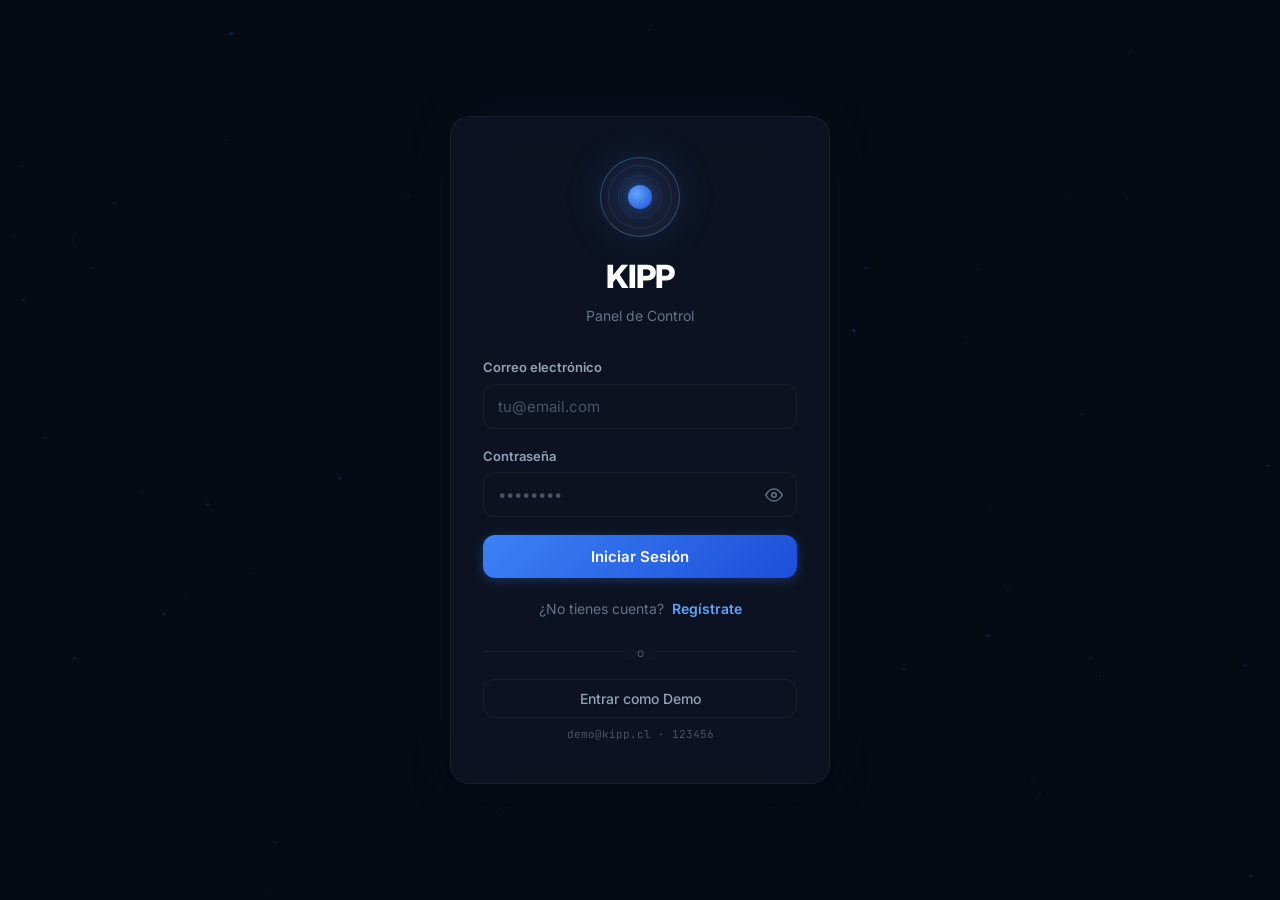
==== commit 52bda11c: "refactor: rehacer panel KIPP completo - Pantalla de login/registro con demo - Sidebar navigation (si" ====
--- a/kipp/index.html
+++ b/kipp/index.html
@@ -3,310 +3,373 @@
 <head>
     <meta charset="UTF-8">
     <meta name="viewport" content="width=device-width, initial-scale=1.0">
-    <meta name="description" content="KIPP — Tu asistente robótico de escritorio con personalidad configurable. Impulsado por IA en la nube.">
-    <meta name="keywords" content="KIPP, asistente virtual, robot escritorio, IA, inteligencia artificial, ESP32, personalidad">
+    <meta name="description" content="KIPP — Panel de configuración de tu asistente robótico de escritorio. Personaliza, gestiona y controla tu KIPP.">
+    <meta name="keywords" content="KIPP, asistente virtual, robot escritorio, configuración, personalidad IA">
     <meta name="author" content="KIPP Robotics SpA">
     <meta name="theme-color" content="#0a0e1a">
     <title>KIPP · Panel de Control</title>
     <link rel="preconnect" href="https://fonts.googleapis.com">
     <link rel="preconnect" href="https://fonts.gstatic.com" crossorigin>
-    <link href="https://fonts.googleapis.com/css2?family=Inter:wght@300;400;500;600;700&family=JetBrains+Mono:wght@400;500&display=swap" rel="stylesheet">
+    <link href="https://fonts.googleapis.com/css2?family=Inter:wght@300;400;500;600;700;800&family=JetBrains+Mono:wght@400;500&display=swap" rel="stylesheet">
     <link rel="stylesheet" href="styles.css">
     <link rel="icon" href="data:image/svg+xml,<svg xmlns='http://www.w3.org/2000/svg' viewBox='0 0 100 100'><text y='.9em' font-size='90'>🤖</text></svg>">
 </head>
 <body>
-    <div id="app">
-
-        <!-- ═══════ PARTICLE BACKGROUND ═══════ -->
+
+    <!-- ═══════ LOGIN SCREEN ═══════ -->
+    <div id="loginScreen" class="login-screen">
         <canvas id="particleCanvas"></canvas>
-
-        <!-- ═══════ TOP BAR ═══════ -->
-        <header id="topBar">
-            <div class="top-bar-left">
-                <button class="icon-btn" id="menuBtn" onclick="toggleMenu()" aria-label="Menú">
-                    <svg width="20" height="20" viewBox="0 0 24 24" fill="none" stroke="currentColor" stroke-width="2" stroke-linecap="round"><line x1="3" y1="6" x2="21" y2="6"/><line x1="3" y1="12" x2="21" y2="12"/><line x1="3" y1="18" x2="21" y2="18"/></svg>
+        <div class="login-container">
+            <div class="login-card">
+                <div class="login-header">
+                    <div class="login-eye">
+                        <div class="eye-ring-outer"></div>
+                        <div class="eye-ring-inner"></div>
+                        <div class="eye-core-lg"></div>
+                    </div>
+                    <h1 class="login-title">KIPP</h1>
+                    <p class="login-subtitle">Panel de Control</p>
+                </div>
+
+                <!-- Login Form -->
+                <form id="loginForm" class="auth-form">
+                    <div class="form-group">
+                        <label for="loginEmail">Correo electrónico</label>
+                        <input type="email" id="loginEmail" placeholder="tu@email.com" required autocomplete="email">
+                    </div>
+                    <div class="form-group">
+                        <label for="loginPassword">Contraseña</label>
+                        <div class="password-wrapper">
+                            <input type="password" id="loginPassword" placeholder="••••••••" required autocomplete="current-password">
+                            <button type="button" class="toggle-pass" id="toggleLoginPass" aria-label="Mostrar contraseña">
+                                <svg width="18" height="18" viewBox="0 0 24 24" fill="none" stroke="currentColor" stroke-width="2"><path d="M1 12s4-8 11-8 11 8 11 8-4 8-11 8-11-8-11-8z"/><circle cx="12" cy="12" r="3"/></svg>
+                            </button>
+                        </div>
+                    </div>
+                    <button type="submit" class="btn-primary btn-full" id="loginBtn">
+                        Iniciar Sesión
+                    </button>
+                </form>
+
+                <!-- Register Form (hidden) -->
+                <form id="registerForm" class="auth-form" style="display:none">
+                    <div class="form-group">
+                        <label for="regName">Nombre completo</label>
+                        <input type="text" id="regName" placeholder="Sebastián Díaz" required>
+                    </div>
+                    <div class="form-group">
+                        <label for="regEmail">Correo electrónico</label>
+                        <input type="email" id="regEmail" placeholder="tu@email.com" required autocomplete="email">
+                    </div>
+                    <div class="form-group">
+                        <label for="regPassword">Contraseña</label>
+                        <div class="password-wrapper">
+                            <input type="password" id="regPassword" placeholder="Mínimo 6 caracteres" required minlength="6">
+                            <button type="button" class="toggle-pass" id="toggleRegPass" aria-label="Mostrar contraseña">
+                                <svg width="18" height="18" viewBox="0 0 24 24" fill="none" stroke="currentColor" stroke-width="2"><path d="M1 12s4-8 11-8 11 8 11 8-4 8-11 8-11-8-11-8z"/><circle cx="12" cy="12" r="3"/></svg>
+                            </button>
+                        </div>
+                    </div>
+                    <button type="submit" class="btn-primary btn-full" id="registerBtn">
+                        Crear Cuenta
+                    </button>
+                </form>
+
+                <div class="auth-switch">
+                    <span id="authSwitchText">¿No tienes cuenta?</span>
+                    <button type="button" class="btn-link" id="authSwitchBtn">Regístrate</button>
+                </div>
+
+                <!-- Demo access -->
+                <div class="demo-access">
+                    <div class="divider"><span>o</span></div>
+                    <button type="button" class="btn-ghost" id="demoBtn">
+                        Entrar como Demo
+                    </button>
+                    <p class="demo-hint">demo@kipp.cl · 123456</p>
+                </div>
+            </div>
+        </div>
+    </div>
+
+    <!-- ═══════ MAIN APP (hidden until login) ═══════ -->
+    <div id="app" class="app-container" style="display:none">
+        <canvas id="particleCanvasApp"></canvas>
+
+        <!-- ─── Sidebar ─── -->
+        <aside class="sidebar" id="sidebar">
+            <div class="sidebar-header">
+                <div class="sidebar-brand">
+                    <div class="brand-eye-sm"><div class="brand-eye-core-sm"></div></div>
+                    <span class="brand-text">KIPP</span>
+                </div>
+                <button class="sidebar-close" id="sidebarClose" aria-label="Cerrar menú">
+                    <svg width="20" height="20" viewBox="0 0 24 24" fill="none" stroke="currentColor" stroke-width="2"><line x1="18" y1="6" x2="6" y2="18"/><line x1="6" y1="6" x2="18" y2="18"/></svg>
                 </button>
-                <div class="brand-group">
-                    <div class="brand-eye">
-                        <div class="brand-eye-core"></div>
-                    </div>
-                    <span class="brand">KIPP</span>
-                    <span class="brand-version">v1.0</span>
-                </div>
             </div>
-            <nav class="top-nav" id="topNav">
-                <a class="nav-link active" data-page="chat" onclick="goTo('chat')" id="nav-chat">
-                    <svg width="16" height="16" viewBox="0 0 24 24" fill="none" stroke="currentColor" stroke-width="2"><path d="M21 15a2 2 0 0 1-2 2H7l-4 4V5a2 2 0 0 1 2-2h14a2 2 0 0 1 2 2z"/></svg>
-                    Chat
+
+            <nav class="sidebar-nav">
+                <a class="sidebar-link active" data-page="personalidad" id="link-personalidad">
+                    <svg width="20" height="20" viewBox="0 0 24 24" fill="none" stroke="currentColor" stroke-width="2"><circle cx="12" cy="12" r="10"/><path d="M8 14s1.5 2 4 2 4-2 4-2"/><line x1="9" y1="9" x2="9.01" y2="9"/><line x1="15" y1="9" x2="15.01" y2="9"/></svg>
+                    <span>Personalidad</span>
                 </a>
-                <a class="nav-link" data-page="personalidad" onclick="goTo('personalidad')" id="nav-personalidad">
-                    <svg width="16" height="16" viewBox="0 0 24 24" fill="none" stroke="currentColor" stroke-width="2"><circle cx="12" cy="12" r="10"/><path d="M8 14s1.5 2 4 2 4-2 4-2"/><line x1="9" y1="9" x2="9.01" y2="9"/><line x1="15" y1="9" x2="15.01" y2="9"/></svg>
-                    Personalidad
+                <a class="sidebar-link" data-page="historial" id="link-historial">
+                    <svg width="20" height="20" viewBox="0 0 24 24" fill="none" stroke="currentColor" stroke-width="2"><circle cx="12" cy="12" r="10"/><polyline points="12 6 12 12 16 14"/></svg>
+                    <span>Historial</span>
                 </a>
-                <a class="nav-link" data-page="historial" onclick="goTo('historial')" id="nav-historial">
-                    <svg width="16" height="16" viewBox="0 0 24 24" fill="none" stroke="currentColor" stroke-width="2"><circle cx="12" cy="12" r="10"/><polyline points="12 6 12 12 16 14"/></svg>
-                    Historial
+                <a class="sidebar-link" data-page="suscripcion" id="link-suscripcion">
+                    <svg width="20" height="20" viewBox="0 0 24 24" fill="none" stroke="currentColor" stroke-width="2"><polygon points="12 2 15.09 8.26 22 9.27 17 14.14 18.18 21.02 12 17.77 5.82 21.02 7 14.14 2 9.27 8.91 8.26 12 2"/></svg>
+                    <span>Suscripción</span>
+                    <span class="nav-badge">PRO</span>
                 </a>
-                <a class="nav-link" data-page="ajustes" onclick="goTo('ajustes')" id="nav-ajustes">
-                    <svg width="16" height="16" viewBox="0 0 24 24" fill="none" stroke="currentColor" stroke-width="2"><circle cx="12" cy="12" r="3"/><path d="M19.4 15a1.65 1.65 0 0 0 .33 1.82l.06.06a2 2 0 0 1-2.83 2.83l-.06-.06a1.65 1.65 0 0 0-1.82-.33 1.65 1.65 0 0 0-1 1.51V21a2 2 0 0 1-4 0v-.09A1.65 1.65 0 0 0 9 19.4a1.65 1.65 0 0 0-1.82.33l-.06.06a2 2 0 0 1-2.83-2.83l.06-.06A1.65 1.65 0 0 0 4.68 15a1.65 1.65 0 0 0-1.51-1H3a2 2 0 0 1 0-4h.09A1.65 1.65 0 0 0 4.6 9a1.65 1.65 0 0 0-.33-1.82l-.06-.06a2 2 0 0 1 2.83-2.83l.06.06A1.65 1.65 0 0 0 9 4.68a1.65 1.65 0 0 0 1-1.51V3a2 2 0 0 1 4 0v.09a1.65 1.65 0 0 0 1 1.51 1.65 1.65 0 0 0 1.82-.33l.06-.06a2 2 0 0 1 2.83 2.83l-.06.06A1.65 1.65 0 0 0 19.4 9a1.65 1.65 0 0 0 1.51 1H21a2 2 0 0 1 0 4h-.09a1.65 1.65 0 0 0-1.51 1z"/></svg>
-                    Ajustes
+                <a class="sidebar-link" data-page="ajustes" id="link-ajustes">
+                    <svg width="20" height="20" viewBox="0 0 24 24" fill="none" stroke="currentColor" stroke-width="2"><circle cx="12" cy="12" r="3"/><path d="M19.4 15a1.65 1.65 0 0 0 .33 1.82l.06.06a2 2 0 0 1-2.83 2.83l-.06-.06a1.65 1.65 0 0 0-1.82-.33 1.65 1.65 0 0 0-1 1.51V21a2 2 0 0 1-4 0v-.09A1.65 1.65 0 0 0 9 19.4a1.65 1.65 0 0 0-1.82.33l-.06.06a2 2 0 0 1-2.83-2.83l.06-.06A1.65 1.65 0 0 0 4.68 15a1.65 1.65 0 0 0-1.51-1H3a2 2 0 0 1 0-4h.09A1.65 1.65 0 0 0 4.6 9a1.65 1.65 0 0 0-.33-1.82l-.06-.06a2 2 0 0 1 2.83-2.83l.06.06A1.65 1.65 0 0 0 9 4.68a1.65 1.65 0 0 0 1-1.51V3a2 2 0 0 1 4 0v.09a1.65 1.65 0 0 0 1 1.51 1.65 1.65 0 0 0 1.82-.33l.06-.06a2 2 0 0 1 2.83 2.83l-.06.06A1.65 1.65 0 0 0 19.4 9a1.65 1.65 0 0 0 1.51 1H21a2 2 0 0 1 0 4h-.09a1.65 1.65 0 0 0-1.51 1z"/></svg>
+                    <span>Ajustes</span>
                 </a>
             </nav>
-            <div class="top-bar-right">
-                <div class="status-pill" id="statusPill">
-                    <span class="status-dot online" id="statusDot"></span>
-                    <span id="statusLabel">Demo Mode</span>
-                </div>
-            </div>
-        </header>
-
-        <!-- ═══════ MOBILE NAV DRAWER ═══════ -->
-        <div class="drawer-overlay" id="drawerOverlay" onclick="toggleMenu()"></div>
-        <aside class="drawer" id="drawer">
-            <div class="drawer-header">
-                <div class="brand-group">
-                    <div class="brand-eye"><div class="brand-eye-core"></div></div>
-                    <span class="brand">KIPP</span>
-                </div>
-                <button class="icon-btn" onclick="toggleMenu()" aria-label="Cerrar">
-                    <svg width="20" height="20" viewBox="0 0 24 24" fill="none" stroke="currentColor" stroke-width="2" stroke-linecap="round"><line x1="18" y1="6" x2="6" y2="18"/><line x1="6" y1="6" x2="18" y2="18"/></svg>
+
+            <div class="sidebar-footer">
+                <div class="user-card" id="userCard">
+                    <div class="user-avatar" id="userAvatar">U</div>
+                    <div class="user-info">
+                        <span class="user-name" id="userName">Usuario</span>
+                        <span class="user-plan" id="userPlan">Plan Gratuito</span>
+                    </div>
+                </div>
+                <button class="btn-logout" id="logoutBtn">
+                    <svg width="16" height="16" viewBox="0 0 24 24" fill="none" stroke="currentColor" stroke-width="2"><path d="M9 21H5a2 2 0 0 1-2-2V5a2 2 0 0 1 2-2h4"/><polyline points="16 17 21 12 16 7"/><line x1="21" y1="12" x2="9" y2="12"/></svg>
+                    Cerrar Sesión
                 </button>
             </div>
-            <nav class="drawer-nav">
-                <a class="drawer-link active" data-page="chat" onclick="goTo('chat');toggleMenu()">
-                    <svg width="18" height="18" viewBox="0 0 24 24" fill="none" stroke="currentColor" stroke-width="2"><path d="M21 15a2 2 0 0 1-2 2H7l-4 4V5a2 2 0 0 1 2-2h14a2 2 0 0 1 2 2z"/></svg>
-                    Chat
-                </a>
-                <a class="drawer-link" data-page="personalidad" onclick="goTo('personalidad');toggleMenu()">
-                    <svg width="18" height="18" viewBox="0 0 24 24" fill="none" stroke="currentColor" stroke-width="2"><circle cx="12" cy="12" r="10"/><path d="M8 14s1.5 2 4 2 4-2 4-2"/><line x1="9" y1="9" x2="9.01" y2="9"/><line x1="15" y1="9" x2="15.01" y2="9"/></svg>
-                    Personalidad
-                </a>
-                <a class="drawer-link" data-page="historial" onclick="goTo('historial');toggleMenu()">
-                    <svg width="18" height="18" viewBox="0 0 24 24" fill="none" stroke="currentColor" stroke-width="2"><circle cx="12" cy="12" r="10"/><polyline points="12 6 12 12 16 14"/></svg>
-                    Historial
-                </a>
-                <a class="drawer-link" data-page="ajustes" onclick="goTo('ajustes');toggleMenu()">
-                    <svg width="18" height="18" viewBox="0 0 24 24" fill="none" stroke="currentColor" stroke-width="2"><circle cx="12" cy="12" r="3"/><path d="M19.4 15a1.65 1.65 0 0 0 .33 1.82l.06.06a2 2 0 0 1-2.83 2.83l-.06-.06a1.65 1.65 0 0 0-1.82-.33 1.65 1.65 0 0 0-1 1.51V21a2 2 0 0 1-4 0v-.09A1.65 1.65 0 0 0 9 19.4a1.65 1.65 0 0 0-1.82.33l-.06.06a2 2 0 0 1-2.83-2.83l.06-.06A1.65 1.65 0 0 0 4.68 15a1.65 1.65 0 0 0-1.51-1H3a2 2 0 0 1 0-4h.09A1.65 1.65 0 0 0 4.6 9a1.65 1.65 0 0 0-.33-1.82l-.06-.06a2 2 0 0 1 2.83-2.83l.06.06A1.65 1.65 0 0 0 9 4.68a1.65 1.65 0 0 0 1-1.51V3a2 2 0 0 1 4 0v.09a1.65 1.65 0 0 0 1 1.51 1.65 1.65 0 0 0 1.82-.33l.06-.06a2 2 0 0 1 2.83 2.83l-.06.06A1.65 1.65 0 0 0 19.4 9a1.65 1.65 0 0 0 1.51 1H21a2 2 0 0 1 0 4h-.09a1.65 1.65 0 0 0-1.51 1z"/></svg>
-                    Ajustes
-                </a>
-            </nav>
-            <div class="drawer-footer">
-                <span class="text-muted text-sm">KIPP v1.0 · KIPP Robotics SpA</span>
-            </div>
         </aside>
 
-        <!-- ═══════ MAIN CONTENT ═══════ -->
-        <main id="mainContent">
-
-            <!-- ─── PAGE: CHAT ─── -->
-            <section class="page active" id="page-chat">
-                <div class="chat-wrapper">
-                    <!-- Welcome state -->
-                    <div class="chat-welcome" id="chatWelcome">
-                        <div class="welcome-icon">
-                            <div class="kipp-eye-large">
-                                <div class="eye-ring-outer"></div>
-                                <div class="eye-ring-inner"></div>
-                                <div class="eye-core-large"></div>
-                                <div class="eye-glint"></div>
-                            </div>
-                        </div>
-                        <h1 class="welcome-title">Hola, soy <span class="gradient-text">KIPP</span></h1>
-                        <p class="welcome-sub">Tu asistente robótico de escritorio. Escríbeme algo y responderé con la personalidad que elijas.</p>
-                        <div class="quick-chips">
-                            <button class="chip" onclick="sendQuick('Cuéntame un chiste')" id="chip-joke">
-                                <span class="chip-icon">😄</span> Cuéntame un chiste
-                            </button>
-                            <button class="chip" onclick="sendQuick('¿Qué puedes hacer?')" id="chip-capabilities">
-                                <span class="chip-icon">🤖</span> ¿Qué puedes hacer?
-                            </button>
-                            <button class="chip" onclick="sendQuick('Explícame qué es la IA')" id="chip-ai">
-                                <span class="chip-icon">🧠</span> Explícame qué es la IA
-                            </button>
-                        </div>
-                    </div>
-
-                    <!-- Chat messages -->
-                    <div class="chat-messages" id="chatMessages"></div>
-
-                    <!-- Input area -->
-                    <div class="chat-input-area">
-                        <div class="input-row">
-                            <input 
-                                type="text" 
-                                id="chatInput" 
-                                class="chat-input" 
-                                placeholder="Escríbele a KIPP..." 
-                                autocomplete="off"
-                                onkeydown="if(event.key==='Enter'&&!event.shiftKey){event.preventDefault();sendChat()}"
-                            >
-                            <button class="send-btn" id="sendBtn" onclick="sendChat()" aria-label="Enviar">
-                                <svg width="18" height="18" viewBox="0 0 24 24" fill="none" stroke="currentColor" stroke-width="2" stroke-linecap="round" stroke-linejoin="round"><line x1="22" y1="2" x2="11" y2="13"/><polygon points="22 2 15 22 11 13 2 9 22 2"/></svg>
-                            </button>
-                        </div>
-                        <div class="input-footer">
-                            <span class="text-muted text-xs" id="personalityTag">Personalidad: <strong>Informal</strong></span>
-                        </div>
+        <!-- ─── Sidebar Overlay (mobile) ─── -->
+        <div class="sidebar-overlay" id="sidebarOverlay"></div>
+
+        <!-- ─── Main Area ─── -->
+        <div class="main-area">
+            <!-- Top bar -->
+            <header class="topbar">
+                <button class="hamburger" id="hamburgerBtn" aria-label="Abrir menú">
+                    <svg width="22" height="22" viewBox="0 0 24 24" fill="none" stroke="currentColor" stroke-width="2" stroke-linecap="round"><line x1="3" y1="6" x2="21" y2="6"/><line x1="3" y1="12" x2="21" y2="12"/><line x1="3" y1="18" x2="21" y2="18"/></svg>
+                </button>
+                <h1 class="topbar-title" id="pageTitle">Personalidad</h1>
+                <div class="topbar-right">
+                    <div class="device-pill">
+                        <span class="device-dot"></span>
+                        <span id="deviceName">KIPP de Escritorio</span>
+                    </div>
+                </div>
+            </header>
+
+            <!-- ═══════ PAGE: PERSONALIDAD ═══════ -->
+            <section class="page active" id="page-personalidad">
+                <div class="page-inner">
+                    <div class="page-intro">
+                        <h2>Elige la personalidad de KIPP</h2>
+                        <p>Selecciona cómo quieres que tu asistente se comunique contigo. Esto modifica el prompt de sistema que define su tono y estilo.</p>
+                    </div>
+                    <div class="personality-grid" id="personalityGrid"></div>
+                    <div class="preview-panel" id="previewPanel" style="display:none">
+                        <div class="preview-header">
+                            <span class="preview-emoji" id="previewEmoji"></span>
+                            <div>
+                                <h4 id="previewName">Personalidad</h4>
+                                <span class="preview-tag" id="previewTag">Activa</span>
+                            </div>
+                        </div>
+                        <p class="preview-text" id="previewText"></p>
+                        <button class="btn-primary" id="applyPersonalityBtn">
+                            <svg width="16" height="16" viewBox="0 0 24 24" fill="none" stroke="currentColor" stroke-width="2"><polyline points="20 6 9 17 4 12"/></svg>
+                            Aplicar personalidad
+                        </button>
                     </div>
                 </div>
             </section>
 
-            <!-- ─── PAGE: PERSONALIDAD ─── -->
-            <section class="page" id="page-personalidad">
-                <div class="page-container">
-                    <div class="page-header">
-                        <div>
-                            <h2>Personalidad</h2>
-                            <p class="text-muted">Elige cómo KIPP se comunica contigo.</p>
-                        </div>
-                    </div>
-
-                    <div class="personality-cards" id="personalityCards">
-                        <!-- JS populated -->
-                    </div>
-
-                    <div class="preview-box" id="previewBox" style="display:none">
-                        <div class="preview-label">Vista previa de respuesta</div>
-                        <p id="previewText"></p>
-                    </div>
-                </div>
-            </section>
-
-            <!-- ─── PAGE: HISTORIAL ─── -->
+            <!-- ═══════ PAGE: HISTORIAL ═══════ -->
             <section class="page" id="page-historial">
-                <div class="page-container">
-                    <div class="page-header">
-                        <div>
-                            <h2>Historial</h2>
-                            <p class="text-muted">Conversaciones anteriores con KIPP.</p>
-                        </div>
-                        <button class="btn-outline btn-danger-outline" onclick="clearHistory()" id="clearBtn">
+                <div class="page-inner">
+                    <div class="page-intro">
+                        <h2>Historial de Interacciones</h2>
+                        <p>Registro de las últimas consultas realizadas a tu KIPP.</p>
+                    </div>
+                    <div class="history-toolbar">
+                        <div class="history-stats">
+                            <span id="historyCount">0 interacciones</span>
+                        </div>
+                        <button class="btn-outline-danger" id="clearHistoryBtn">
                             <svg width="14" height="14" viewBox="0 0 24 24" fill="none" stroke="currentColor" stroke-width="2"><polyline points="3 6 5 6 21 6"/><path d="M19 6v14a2 2 0 0 1-2 2H7a2 2 0 0 1-2-2V6m3 0V4a2 2 0 0 1 2-2h4a2 2 0 0 1 2 2v2"/></svg>
-                            Limpiar
+                            Limpiar historial
                         </button>
                     </div>
-
                     <div class="history-list" id="historyList">
                         <div class="empty-state" id="emptyHistory">
-                            <div class="empty-icon">
-                                <svg width="48" height="48" viewBox="0 0 24 24" fill="none" stroke="currentColor" stroke-width="1"><circle cx="12" cy="12" r="10"/><polyline points="12 6 12 12 16 14"/></svg>
-                            </div>
-                            <p>Aún no hay conversaciones.</p>
-                            <span class="text-xs text-muted">Las interacciones con KIPP aparecerán aquí.</span>
+                            <div class="empty-icon">💬</div>
+                            <h3>Sin interacciones aún</h3>
+                            <p>Las conversaciones con tu dispositivo KIPP aparecerán aquí automáticamente.</p>
                         </div>
                     </div>
                 </div>
             </section>
 
-            <!-- ─── PAGE: AJUSTES ─── -->
+            <!-- ═══════ PAGE: SUSCRIPCION ═══════ -->
+            <section class="page" id="page-suscripcion">
+                <div class="page-inner">
+                    <div class="page-intro">
+                        <h2>Plan y Suscripción</h2>
+                        <p>Mejora tu experiencia con KIPP Premium y accede a modelos de IA avanzados.</p>
+                    </div>
+
+                    <!-- Current plan -->
+                    <div class="current-plan-card" id="currentPlanCard">
+                        <div class="plan-icon-box free">
+                            <svg width="28" height="28" viewBox="0 0 24 24" fill="none" stroke="currentColor" stroke-width="2"><circle cx="12" cy="12" r="10"/><line x1="12" y1="8" x2="12" y2="12"/><line x1="12" y1="16" x2="12.01" y2="16"/></svg>
+                        </div>
+                        <div class="plan-info">
+                            <h3 id="currentPlanName">Plan Gratuito</h3>
+                            <p id="currentPlanDesc">Funciones básicas de IA con respuestas estándar.</p>
+                        </div>
+                    </div>
+
+                    <!-- Plan comparison -->
+                    <div class="plans-comparison">
+                        <div class="plan-col free-col">
+                            <div class="plan-header-card">
+                                <h3>Gratuito</h3>
+                                <div class="plan-price">$0<span>/mes</span></div>
+                            </div>
+                            <ul class="plan-features">
+                                <li class="included"><svg width="16" height="16" viewBox="0 0 24 24" fill="none" stroke="currentColor" stroke-width="3"><polyline points="20 6 9 17 4 12"/></svg> 3 personalidades base</li>
+                                <li class="included"><svg width="16" height="16" viewBox="0 0 24 24" fill="none" stroke="currentColor" stroke-width="3"><polyline points="20 6 9 17 4 12"/></svg> Modelo GPT-4o-mini</li>
+                                <li class="included"><svg width="16" height="16" viewBox="0 0 24 24" fill="none" stroke="currentColor" stroke-width="3"><polyline points="20 6 9 17 4 12"/></svg> Historial básico</li>
+                                <li class="included"><svg width="16" height="16" viewBox="0 0 24 24" fill="none" stroke="currentColor" stroke-width="3"><polyline points="20 6 9 17 4 12"/></svg> Google Cloud STT/TTS</li>
+                                <li class="excluded"><svg width="16" height="16" viewBox="0 0 24 24" fill="none" stroke="currentColor" stroke-width="2"><line x1="18" y1="6" x2="6" y2="18"/><line x1="6" y1="6" x2="18" y2="18"/></svg> Personalidades exclusivas</li>
+                                <li class="excluded"><svg width="16" height="16" viewBox="0 0 24 24" fill="none" stroke="currentColor" stroke-width="2"><line x1="18" y1="6" x2="6" y2="18"/><line x1="6" y1="6" x2="18" y2="18"/></svg> Modelos de IA avanzados</li>
+                                <li class="excluded"><svg width="16" height="16" viewBox="0 0 24 24" fill="none" stroke="currentColor" stroke-width="2"><line x1="18" y1="6" x2="6" y2="18"/><line x1="6" y1="6" x2="18" y2="18"/></svg> Respuestas ultra rápidas</li>
+                            </ul>
+                            <button class="btn-plan-current" disabled>Plan actual</button>
+                        </div>
+
+                        <div class="plan-col premium-col">
+                            <div class="popular-badge">⭐ Recomendado</div>
+                            <div class="plan-header-card premium">
+                                <h3>Premium</h3>
+                                <div class="plan-price">$4.990<span>/mes</span></div>
+                            </div>
+                            <ul class="plan-features">
+                                <li class="included"><svg width="16" height="16" viewBox="0 0 24 24" fill="none" stroke="currentColor" stroke-width="3"><polyline points="20 6 9 17 4 12"/></svg> <strong>5 personalidades</strong> (+ exclusivas)</li>
+                                <li class="included"><svg width="16" height="16" viewBox="0 0 24 24" fill="none" stroke="currentColor" stroke-width="3"><polyline points="20 6 9 17 4 12"/></svg> <strong>GPT-4o / Claude</strong> avanzado</li>
+                                <li class="included"><svg width="16" height="16" viewBox="0 0 24 24" fill="none" stroke="currentColor" stroke-width="3"><polyline points="20 6 9 17 4 12"/></svg> Historial completo</li>
+                                <li class="included"><svg width="16" height="16" viewBox="0 0 24 24" fill="none" stroke="currentColor" stroke-width="3"><polyline points="20 6 9 17 4 12"/></svg> STT/TTS premium HD</li>
+                                <li class="included"><svg width="16" height="16" viewBox="0 0 24 24" fill="none" stroke="currentColor" stroke-width="3"><polyline points="20 6 9 17 4 12"/></svg> Personalidades exclusivas</li>
+                                <li class="included"><svg width="16" height="16" viewBox="0 0 24 24" fill="none" stroke="currentColor" stroke-width="3"><polyline points="20 6 9 17 4 12"/></svg> Latencia &lt; 2 segundos</li>
+                                <li class="included"><svg width="16" height="16" viewBox="0 0 24 24" fill="none" stroke="currentColor" stroke-width="3"><polyline points="20 6 9 17 4 12"/></svg> Soporte prioritario</li>
+                            </ul>
+                            <button class="btn-premium-cta" id="upgradePremiumBtn">
+                                ✦ Mejorar a Premium
+                            </button>
+                        </div>
+                    </div>
+                </div>
+            </section>
+
+            <!-- ═══════ PAGE: AJUSTES ═══════ -->
             <section class="page" id="page-ajustes">
-                <div class="page-container">
-                    <div class="page-header">
-                        <div>
-                            <h2>Ajustes</h2>
-                            <p class="text-muted">Configuración del dispositivo y cuenta.</p>
-                        </div>
-                    </div>
-
-                    <div class="settings-section">
-                        <h3 class="settings-title">
-                            <svg width="16" height="16" viewBox="0 0 24 24" fill="none" stroke="currentColor" stroke-width="2"><polygon points="11 5 6 9 2 9 2 15 6 15 11 19 11 5"/><path d="M19.07 4.93a10 10 0 0 1 0 14.14M15.54 8.46a5 5 0 0 1 0 7.07"/></svg>
+                <div class="page-inner">
+                    <div class="page-intro">
+                        <h2>Ajustes del Dispositivo</h2>
+                        <p>Configura el audio, conexión y parámetros de tu KIPP.</p>
+                    </div>
+
+                    <div class="settings-card">
+                        <h3 class="settings-heading">
+                            <svg width="18" height="18" viewBox="0 0 24 24" fill="none" stroke="currentColor" stroke-width="2"><polygon points="11 5 6 9 2 9 2 15 6 15 11 19 11 5"/><path d="M19.07 4.93a10 10 0 0 1 0 14.14M15.54 8.46a5 5 0 0 1 0 7.07"/></svg>
                             Audio
                         </h3>
                         <div class="setting-row">
                             <label for="volumeRange">Volumen</label>
                             <div class="range-group">
-                                <input type="range" id="volumeRange" min="0" max="100" value="70" oninput="updateRangeUI(this, 'volVal')">
+                                <input type="range" id="volumeRange" min="0" max="100" value="70">
                                 <span class="range-val" id="volVal">70%</span>
                             </div>
                         </div>
                         <div class="setting-row">
                             <label for="speedRange">Velocidad de voz</label>
                             <div class="range-group">
-                                <input type="range" id="speedRange" min="0" max="100" value="50" oninput="updateRangeUI(this, 'spdVal')">
+                                <input type="range" id="speedRange" min="0" max="100" value="50">
                                 <span class="range-val" id="spdVal">50%</span>
                             </div>
                         </div>
                     </div>
 
-                    <div class="settings-section">
-                        <h3 class="settings-title">
-                            <svg width="16" height="16" viewBox="0 0 24 24" fill="none" stroke="currentColor" stroke-width="2"><rect x="4" y="4" width="16" height="16" rx="2" ry="2"/><rect x="9" y="9" width="6" height="6"/><line x1="9" y1="1" x2="9" y2="4"/><line x1="15" y1="1" x2="15" y2="4"/><line x1="9" y1="20" x2="9" y2="23"/><line x1="15" y1="20" x2="15" y2="23"/><line x1="20" y1="9" x2="23" y2="9"/><line x1="20" y1="14" x2="23" y2="14"/><line x1="1" y1="9" x2="4" y2="9"/><line x1="1" y1="14" x2="4" y2="14"/></svg>
+                    <div class="settings-card">
+                        <h3 class="settings-heading">
+                            <svg width="18" height="18" viewBox="0 0 24 24" fill="none" stroke="currentColor" stroke-width="2"><rect x="4" y="4" width="16" height="16" rx="2"/><rect x="9" y="9" width="6" height="6"/></svg>
                             Dispositivo
                         </h3>
                         <div class="setting-row">
-                            <label>Nombre</label>
-                            <input type="text" class="text-input" id="deviceNameInput" value="KIPP de Escritorio" placeholder="Nombre del dispositivo">
+                            <label for="deviceNameInput">Nombre</label>
+                            <input type="text" class="text-input" id="deviceNameInput" value="KIPP de Escritorio">
                         </div>
                         <div class="setting-row">
                             <label>MAC Address</label>
-                            <span class="mono-text" id="deviceMAC">AA:BB:CC:DD:EE:FF</span>
-                        </div>
-                        <div class="setting-row">
-                            <label>Estado</label>
-                            <div class="device-status-badge" id="deviceStatusBadge">
-                                <span class="status-dot-sm online"></span>
-                                Demo Mode
-                            </div>
-                        </div>
-                    </div>
-
-                    <div class="settings-section">
-                        <h3 class="settings-title">
-                            <svg width="16" height="16" viewBox="0 0 24 24" fill="none" stroke="currentColor" stroke-width="2"><path d="M20 21v-2a4 4 0 0 0-4-4H8a4 4 0 0 0-4 4v2"/><circle cx="12" cy="7" r="4"/></svg>
+                            <span class="mono-badge">AA:BB:CC:DD:EE:FF</span>
+                        </div>
+                        <div class="setting-row">
+                            <label>Modelo IA</label>
+                            <span class="mono-badge" id="modelLabel">gpt-4o-mini</span>
+                        </div>
+                    </div>
+
+                    <div class="settings-card">
+                        <h3 class="settings-heading">
+                            <svg width="18" height="18" viewBox="0 0 24 24" fill="none" stroke="currentColor" stroke-width="2"><rect x="2" y="2" width="20" height="8" rx="2"/><rect x="2" y="14" width="20" height="8" rx="2"/><line x1="6" y1="6" x2="6.01" y2="6"/><line x1="6" y1="18" x2="6.01" y2="18"/></svg>
+                            Conexión
+                        </h3>
+                        <div class="setting-row">
+                            <label>API</label>
+                            <span>OpenAI</span>
+                        </div>
+                        <div class="setting-row">
+                            <label>STT/TTS</label>
+                            <span>Google Cloud</span>
+                        </div>
+                        <div class="setting-row">
+                            <label>Protocolo</label>
+                            <span>HTTPS / TLS 1.3</span>
+                        </div>
+                        <div class="setting-row">
+                            <label>Latencia promedio</label>
+                            <span class="latency-badge">~350ms</span>
+                        </div>
+                    </div>
+
+                    <div class="settings-card">
+                        <h3 class="settings-heading">
+                            <svg width="18" height="18" viewBox="0 0 24 24" fill="none" stroke="currentColor" stroke-width="2"><path d="M20 21v-2a4 4 0 0 0-4-4H8a4 4 0 0 0-4 4v2"/><circle cx="12" cy="7" r="4"/></svg>
                             Cuenta
                         </h3>
                         <div class="setting-row">
-                            <label>Usuario</label>
-                            <span class="text-muted" id="userName">Usuario Demo</span>
+                            <label>Nombre</label>
+                            <span id="settingsUserName">Usuario Demo</span>
                         </div>
                         <div class="setting-row">
                             <label>Email</label>
-                            <span class="text-muted" id="userEmail">demo@kipp.cl</span>
-                        </div>
-                        <div class="setting-row">
-                            <label>Plan</label>
-                            <div class="plan-badge" id="planBadge">Gratuito</div>
-                        </div>
-                        <div class="upgrade-card" id="upgradeCard">
-                            <div class="upgrade-info">
-                                <div class="upgrade-icon">✦</div>
-                                <div>
-                                    <strong>KIPP Premium</strong>
-                                    <p class="text-muted text-sm">Modelos de IA avanzados, respuestas más rápidas y personalidades exclusivas.</p>
-                                </div>
-                            </div>
-                            <div class="upgrade-cta">
-                                <div class="upgrade-price">$4.990<span>/mes</span></div>
-                                <button class="btn-premium" onclick="showToast('Próximamente disponible', 'info')" id="upgradeBtn">Mejorar plan</button>
-                            </div>
-                        </div>
-                    </div>
-
-                    <div class="settings-section">
-                        <h3 class="settings-title">
-                            <svg width="16" height="16" viewBox="0 0 24 24" fill="none" stroke="currentColor" stroke-width="2"><rect x="2" y="2" width="20" height="8" rx="2" ry="2"/><rect x="2" y="14" width="20" height="8" rx="2" ry="2"/><line x1="6" y1="6" x2="6.01" y2="6"/><line x1="6" y1="18" x2="6.01" y2="18"/></svg>
-                            Servidor
-                        </h3>
-                        <div class="server-info" id="serverInfo">
-                            <div class="server-row"><span class="server-label">API</span><span>OpenAI (gpt-4o-mini)</span></div>
-                            <div class="server-row"><span class="server-label">STT/TTS</span><span>Google Cloud</span></div>
-                            <div class="server-row"><span class="server-label">Protocolo</span><span>HTTPS / TLS 1.3</span></div>
-                            <div class="server-row"><span class="server-label">Latencia</span><span id="latencyVal">~350ms</span></div>
-                        </div>
-                    </div>
-
-                    <button class="btn-primary" onclick="saveSettings()" id="saveSettingsBtn" style="margin-top: 8px">
+                            <span id="settingsUserEmail">demo@kipp.cl</span>
+                        </div>
+                    </div>
+
+                    <button class="btn-primary" id="saveSettingsBtn">
                         <svg width="16" height="16" viewBox="0 0 24 24" fill="none" stroke="currentColor" stroke-width="2"><path d="M19 21H5a2 2 0 0 1-2-2V5a2 2 0 0 1 2-2h11l5 5v11a2 2 0 0 1-2 2z"/><polyline points="17 21 17 13 7 13 7 21"/><polyline points="7 3 7 8 15 8"/></svg>
                         Guardar cambios
                     </button>
                 </div>
             </section>
-
-        </main>
+        </div>
     </div>
 
-    <!-- Toast -->
+    <!-- Toast container -->
     <div class="toast-container" id="toastContainer"></div>
 
     <script src="app.js"></script>
--- a/kipp/styles.css
+++ b/kipp/styles.css
@@ -1,23 +1,23 @@
 /* ═══════════════════════════════════════
-   KIPP — Premium Dark Theme
-   Glassmorphism + Glow + Motion
+   KIPP — Premium Dark Panel
+   Login + Sidebar + Config Pages
    ═══════════════════════════════════════ */
 
-/* ─── Reset & Base ─── */
 *, *::before, *::after { box-sizing: border-box; margin: 0; padding: 0; }
 
 :root {
-    /* Dark palette */
     --bg-deep: #060a14;
     --bg: #0a0e1a;
     --bg-card: #0f1424;
     --bg-card-hover: #141a2e;
     --bg-surface: #111827;
     --bg-elevated: #1a2035;
-
-    --border: rgba(255, 255, 255, 0.06);
-    --border-hover: rgba(255, 255, 255, 0.12);
-    --border-active: rgba(99, 179, 237, 0.3);
+    --bg-input: #0d1220;
+
+    --border: rgba(255,255,255,0.06);
+    --border-hover: rgba(255,255,255,0.12);
+    --border-active: rgba(99,179,237,0.35);
+    --border-focus: rgba(59,130,246,0.5);
 
     --text: #e8ecf4;
     --text-secondary: #94a3b8;
@@ -25,1163 +25,431 @@
     --text-dim: #475569;
     --white: #ffffff;
 
-    /* Accent — electric cyan/blue */
     --accent: #3b82f6;
     --accent-bright: #60a5fa;
     --accent-dim: #1d4ed8;
-    --accent-glow: rgba(59, 130, 246, 0.15);
-    --accent-glow-strong: rgba(59, 130, 246, 0.3);
-    --accent-surface: rgba(59, 130, 246, 0.08);
-
-    /* Secondary accent — warm amber for premium */
+    --accent-glow: rgba(59,130,246,0.15);
+    --accent-surface: rgba(59,130,246,0.08);
+
     --premium: #f59e0b;
-    --premium-glow: rgba(245, 158, 11, 0.15);
-
-    /* Semantic */
+    --premium-dim: #d97706;
+    --premium-glow: rgba(245,158,11,0.12);
+    --premium-surface: rgba(245,158,11,0.06);
+
     --success: #22c55e;
-    --success-glow: rgba(34, 197, 94, 0.15);
+    --success-glow: rgba(34,197,94,0.15);
     --danger: #ef4444;
-    --danger-glow: rgba(239, 68, 68, 0.12);
+    --danger-glow: rgba(239,68,68,0.1);
     --info: #06b6d4;
 
-    /* Shape */
     --radius-sm: 8px;
     --radius-md: 12px;
     --radius-lg: 16px;
     --radius-xl: 20px;
-    --radius-2xl: 24px;
     --radius-full: 999px;
 
-    /* Shadow */
-    --shadow-sm: 0 2px 8px rgba(0, 0, 0, 0.3);
-    --shadow-md: 0 4px 16px rgba(0, 0, 0, 0.4);
-    --shadow-lg: 0 8px 32px rgba(0, 0, 0, 0.5);
-    --shadow-glow: 0 0 20px var(--accent-glow);
-
-    /* Font */
+    --shadow-sm: 0 2px 8px rgba(0,0,0,0.3);
+    --shadow-md: 0 4px 16px rgba(0,0,0,0.4);
+    --shadow-lg: 0 8px 32px rgba(0,0,0,0.5);
+    --shadow-glow: 0 0 24px var(--accent-glow);
+
     --font: 'Inter', -apple-system, BlinkMacSystemFont, 'Segoe UI', sans-serif;
-    --mono: 'JetBrains Mono', 'Fira Code', monospace;
-    --transition: 200ms cubic-bezier(0.4, 0, 0.2, 1);
-    --transition-slow: 400ms cubic-bezier(0.4, 0, 0.2, 1);
-}
-
-html {
-    font-size: 16px;
-    -webkit-font-smoothing: antialiased;
-    -moz-osx-font-smoothing: grayscale;
-}
-
-body {
-    font-family: var(--font);
-    color: var(--text);
-    background: var(--bg);
-    line-height: 1.5;
-    overflow: hidden;
-    height: 100vh;
-}
-
-a { color: var(--accent-bright); text-decoration: none; }
-a:hover { text-decoration: underline; }
-
-.text-muted { color: var(--text-muted); }
-.text-sm { font-size: 13px; }
-.text-xs { font-size: 11px; }
-.mono-text { font-family: var(--mono); font-size: 13px; color: var(--text-secondary); }
-
-.gradient-text {
-    background: linear-gradient(135deg, var(--accent-bright), #a78bfa, var(--accent));
-    -webkit-background-clip: text;
-    -webkit-text-fill-color: transparent;
-    background-clip: text;
-}
-
-/* ─── Particle Canvas ─── */
-#particleCanvas {
-    position: fixed;
-    top: 0;
-    left: 0;
-    width: 100%;
-    height: 100%;
-    z-index: 0;
-    pointer-events: none;
-    opacity: 0.6;
-}
-
-/* ─── App Layout ─── */
-#app {
-    display: flex;
-    flex-direction: column;
-    height: 100vh;
+    --mono: 'JetBrains Mono', monospace;
+    --transition: 200ms cubic-bezier(0.4,0,0.2,1);
+    --sidebar-w: 260px;
+}
+
+html { font-size: 16px; -webkit-font-smoothing: antialiased; }
+body { font-family: var(--font); color: var(--text); background: var(--bg); line-height: 1.5; overflow: hidden; height: 100vh; }
+
+/* ─────────────── LOGIN SCREEN ─────────────── */
+.login-screen {
+    position: fixed; inset: 0; z-index: 1000;
+    display: flex; align-items: center; justify-content: center;
+    background: var(--bg-deep);
+}
+.login-screen #particleCanvas {
+    position: absolute; inset: 0; z-index: 0; pointer-events: none; opacity: 0.5;
+}
+.login-container { position: relative; z-index: 1; width: 100%; max-width: 420px; padding: 20px; }
+
+.login-card {
+    background: rgba(15,20,36,0.85);
+    backdrop-filter: blur(24px);
+    border: 1px solid var(--border);
+    border-radius: var(--radius-xl);
+    padding: 40px 32px;
+    box-shadow: 0 0 60px rgba(59,130,246,0.06), var(--shadow-lg);
+}
+
+.login-header { text-align: center; margin-bottom: 32px; }
+
+.login-eye {
+    width: 80px; height: 80px; border-radius: 50%; margin: 0 auto 16px;
+    background: radial-gradient(circle at 40% 40%, var(--accent-glow), transparent 60%), linear-gradient(135deg, var(--bg-card), var(--bg-elevated));
+    display: flex; align-items: center; justify-content: center; position: relative;
+    border: 1px solid var(--border-active);
+    box-shadow: 0 0 40px var(--accent-glow);
+}
+.eye-ring-outer { width: 64px; height: 64px; border-radius: 50%; border: 1.5px solid rgba(59,130,246,0.2); position: absolute; animation: ringPulse 4s ease-in-out infinite; }
+.eye-ring-inner { width: 44px; height: 44px; border-radius: 50%; border: 1px solid rgba(59,130,246,0.12); position: absolute; animation: ringPulse 4s ease-in-out infinite reverse; }
+.eye-core-lg { width: 24px; height: 24px; border-radius: 50%; background: radial-gradient(circle at 35% 35%, var(--accent-bright), var(--accent-dim)); box-shadow: 0 0 16px rgba(59,130,246,0.4); animation: corePulse 3s ease-in-out infinite; z-index: 2; }
+
+@keyframes ringPulse { 0%,100% { transform:scale(1); opacity:1 } 50% { transform:scale(1.08); opacity:0.4 } }
+@keyframes corePulse { 0%,100% { transform:scale(1) } 50% { transform:scale(0.8) } }
+
+.login-title { font-size: 32px; font-weight: 800; color: var(--white); letter-spacing: -1px; }
+.login-subtitle { font-size: 14px; color: var(--text-muted); margin-top: 4px; }
+
+/* Auth Forms */
+.auth-form { display: flex; flex-direction: column; gap: 18px; }
+.form-group { display: flex; flex-direction: column; gap: 6px; }
+.form-group label { font-size: 13px; font-weight: 600; color: var(--text-secondary); }
+.form-group input {
+    width: 100%; padding: 12px 14px; border: 1px solid var(--border); border-radius: var(--radius-md);
+    background: var(--bg-input); color: var(--text); font-size: 15px; font-family: var(--font);
+    outline: none; transition: all var(--transition);
+}
+.form-group input:focus { border-color: var(--accent); box-shadow: 0 0 0 3px var(--accent-glow); }
+.form-group input::placeholder { color: var(--text-dim); }
+
+.password-wrapper { position: relative; }
+.password-wrapper input { padding-right: 44px; }
+.toggle-pass {
+    position: absolute; right: 8px; top: 50%; transform: translateY(-50%);
+    background: none; border: none; color: var(--text-muted); cursor: pointer;
+    padding: 6px; display: flex; border-radius: 50%;
+}
+.toggle-pass:hover { color: var(--text); background: rgba(255,255,255,0.05); }
+
+.btn-primary {
+    display: inline-flex; align-items: center; justify-content: center; gap: 8px;
+    padding: 12px 24px; border: none; border-radius: var(--radius-md);
+    background: linear-gradient(135deg, var(--accent), var(--accent-dim));
+    color: var(--white); font-size: 15px; font-weight: 600; font-family: var(--font);
+    cursor: pointer; transition: all var(--transition);
+    box-shadow: 0 2px 12px rgba(59,130,246,0.3);
+}
+.btn-primary:hover { transform: translateY(-1px); box-shadow: 0 4px 20px rgba(59,130,246,0.4); }
+.btn-primary:active { transform: translateY(0); }
+.btn-full { width: 100%; }
+
+.auth-switch { text-align: center; margin-top: 20px; font-size: 14px; color: var(--text-muted); }
+.btn-link {
+    background: none; border: none; color: var(--accent-bright); font-weight: 600;
+    cursor: pointer; font-size: 14px; font-family: var(--font);
+    margin-left: 4px;
+}
+.btn-link:hover { text-decoration: underline; }
+
+.demo-access { margin-top: 20px; }
+.divider { text-align: center; position: relative; margin-bottom: 16px; }
+.divider::before { content: ''; position: absolute; top: 50%; left: 0; right: 0; height: 1px; background: var(--border); }
+.divider span { background: var(--bg-card); padding: 0 12px; position: relative; font-size: 12px; color: var(--text-dim); }
+
+.btn-ghost {
+    width: 100%; padding: 10px; border: 1px solid var(--border); border-radius: var(--radius-md);
+    background: transparent; color: var(--text-secondary); font-size: 14px; font-weight: 500;
+    font-family: var(--font); cursor: pointer; transition: all var(--transition);
+}
+.btn-ghost:hover { background: rgba(255,255,255,0.03); border-color: var(--border-hover); color: var(--text); }
+.demo-hint { text-align: center; margin-top: 8px; font-size: 11px; color: var(--text-dim); font-family: var(--mono); }
+
+/* ─────────────── APP LAYOUT ─────────────── */
+.app-container { display: flex; height: 100vh; position: relative; }
+.app-container #particleCanvasApp { position: fixed; inset: 0; z-index: 0; pointer-events: none; opacity: 0.3; }
+
+/* Sidebar */
+.sidebar {
+    width: var(--sidebar-w); height: 100vh; background: rgba(10,14,26,0.92);
+    backdrop-filter: blur(20px); border-right: 1px solid var(--border);
+    display: flex; flex-direction: column; flex-shrink: 0; z-index: 50;
     position: relative;
-    z-index: 1;
-}
-
-/* ─── Top Bar ─── */
-#topBar {
-    display: flex;
-    align-items: center;
-    justify-content: space-between;
-    padding: 0 20px;
-    height: 60px;
-    background: rgba(10, 14, 26, 0.85);
-    backdrop-filter: blur(20px);
-    -webkit-backdrop-filter: blur(20px);
-    border-bottom: 1px solid var(--border);
-    flex-shrink: 0;
-    z-index: 100;
-}
-
-.top-bar-left {
-    display: flex;
-    align-items: center;
-    gap: 12px;
-}
-
-.brand-group {
-    display: flex;
-    align-items: center;
-    gap: 10px;
-}
-
-.brand-eye {
-    width: 28px;
-    height: 28px;
-    border-radius: 50%;
+}
+.sidebar-header { display: flex; align-items: center; justify-content: space-between; padding: 20px; border-bottom: 1px solid var(--border); }
+.sidebar-brand { display: flex; align-items: center; gap: 10px; }
+.brand-eye-sm {
+    width: 32px; height: 32px; border-radius: 50%;
     background: linear-gradient(135deg, var(--accent), #8b5cf6);
-    display: flex;
-    align-items: center;
-    justify-content: center;
-    position: relative;
-    box-shadow: 0 0 12px var(--accent-glow-strong);
-}
-
-.brand-eye-core {
-    width: 10px;
-    height: 10px;
-    border-radius: 50%;
-    background: white;
-    animation: brandPulse 3s ease-in-out infinite;
-}
-
-@keyframes brandPulse {
-    0%, 100% { transform: scale(1); opacity: 1; }
-    50% { transform: scale(0.7); opacity: 0.7; }
-}
-
-.brand {
-    font-size: 20px;
-    font-weight: 700;
-    color: var(--white);
-    letter-spacing: -0.5px;
-}
-
-.brand-version {
-    font-size: 10px;
-    font-weight: 500;
-    color: var(--text-muted);
-    background: var(--accent-surface);
-    padding: 2px 6px;
+    display: flex; align-items: center; justify-content: center;
+    box-shadow: 0 0 12px rgba(59,130,246,0.3);
+}
+.brand-eye-core-sm { width: 12px; height: 12px; border-radius: 50%; background: white; animation: corePulse 3s ease-in-out infinite; }
+.brand-text { font-size: 22px; font-weight: 800; color: var(--white); letter-spacing: -0.5px; }
+.sidebar-close { display: none; background: none; border: none; color: var(--text-muted); cursor: pointer; padding: 4px; }
+
+.sidebar-nav { flex: 1; padding: 12px 10px; display: flex; flex-direction: column; gap: 4px; }
+.sidebar-link {
+    display: flex; align-items: center; gap: 12px; padding: 12px 16px;
+    border-radius: var(--radius-md); font-size: 14px; font-weight: 500;
+    color: var(--text-secondary); cursor: pointer; transition: all var(--transition);
+    text-decoration: none; position: relative; border: 1px solid transparent;
+}
+.sidebar-link:hover { background: rgba(255,255,255,0.04); color: var(--text); }
+.sidebar-link.active {
+    background: var(--accent-surface); color: var(--accent-bright);
+    border-color: rgba(59,130,246,0.15);
+    box-shadow: inset 3px 0 0 var(--accent);
+}
+.nav-badge {
+    margin-left: auto; font-size: 10px; font-weight: 700; padding: 2px 8px;
     border-radius: var(--radius-full);
-    letter-spacing: 0.5px;
-}
-
-.top-nav {
-    display: flex;
-    gap: 2px;
-}
-
-.nav-link {
-    display: flex;
-    align-items: center;
-    gap: 6px;
-    padding: 8px 16px;
-    border-radius: var(--radius-full);
-    font-size: 13px;
-    font-weight: 500;
-    color: var(--text-secondary);
-    cursor: pointer;
-    transition: all var(--transition);
-    text-decoration: none;
-    user-select: none;
-}
-.nav-link:hover {
-    background: rgba(255, 255, 255, 0.05);
-    color: var(--text);
-    text-decoration: none;
-}
-.nav-link.active {
-    background: var(--accent-surface);
-    color: var(--accent-bright);
-    box-shadow: inset 0 0 0 1px rgba(59, 130, 246, 0.2);
-}
-
-.top-bar-right {
-    display: flex;
-    align-items: center;
-    gap: 12px;
-}
-
-.status-pill {
-    display: flex;
-    align-items: center;
-    gap: 6px;
-    padding: 6px 14px;
-    border-radius: var(--radius-full);
-    background: rgba(255, 255, 255, 0.04);
-    border: 1px solid var(--border);
-    font-size: 12px;
-    color: var(--text-muted);
-    font-weight: 500;
-}
-
-.status-dot {
-    width: 8px;
-    height: 8px;
-    border-radius: 50%;
-    background: var(--text-muted);
-    transition: background var(--transition);
-}
-.status-dot.online { 
-    background: var(--success); 
-    box-shadow: 0 0 8px var(--success-glow);
-}
-.status-dot.offline { background: var(--danger); }
-.status-dot-sm {
-    width: 6px;
-    height: 6px;
-    border-radius: 50%;
-    display: inline-block;
-}
-.status-dot-sm.online {
-    background: var(--success);
-    box-shadow: 0 0 6px var(--success-glow);
-}
-
-.icon-btn {
-    display: flex;
-    align-items: center;
-    justify-content: center;
-    width: 40px;
-    height: 40px;
-    border: none;
-    background: transparent;
-    border-radius: 50%;
-    cursor: pointer;
-    color: var(--text-secondary);
-    transition: all var(--transition);
-}
-.icon-btn:hover { 
-    background: rgba(255, 255, 255, 0.06); 
-    color: var(--text);
-}
-
-#menuBtn { display: none; }
-
-/* ─── Drawer (Mobile) ─── */
-.drawer-overlay {
-    display: none;
-    position: fixed;
-    inset: 0;
-    background: rgba(0, 0, 0, 0.6);
-    backdrop-filter: blur(4px);
-    z-index: 200;
-    opacity: 0;
-    transition: opacity 300ms ease;
-}
-.drawer-overlay.open { display: block; opacity: 1; }
-
-.drawer {
-    position: fixed;
-    top: 0;
-    left: -300px;
-    width: 300px;
-    height: 100vh;
-    background: var(--bg-card);
-    border-right: 1px solid var(--border);
-    z-index: 300;
-    display: flex;
-    flex-direction: column;
-    transition: left 300ms cubic-bezier(0.4, 0, 0.2, 1);
-    box-shadow: var(--shadow-lg);
-}
-.drawer.open { left: 0; }
-
-.drawer-header {
-    display: flex;
-    align-items: center;
-    justify-content: space-between;
-    padding: 14px 16px;
-    border-bottom: 1px solid var(--border);
-}
-
-.drawer-nav {
-    flex: 1;
-    padding: 8px;
-    display: flex;
-    flex-direction: column;
-    gap: 2px;
-}
-
-.drawer-link {
-    display: flex;
-    align-items: center;
-    gap: 12px;
-    padding: 12px 16px;
-    border-radius: var(--radius-md);
-    font-size: 14px;
-    font-weight: 500;
-    color: var(--text-secondary);
-    cursor: pointer;
-    transition: all var(--transition);
-    text-decoration: none;
-}
-.drawer-link:hover {
-    background: rgba(255, 255, 255, 0.05);
-    color: var(--text);
-    text-decoration: none;
-}
-.drawer-link.active {
-    background: var(--accent-surface);
-    color: var(--accent-bright);
-}
-
-.drawer-footer {
-    padding: 16px;
-    border-top: 1px solid var(--border);
-    text-align: center;
-}
-
-/* ─── Main Content ─── */
-#mainContent {
-    flex: 1;
-    overflow: hidden;
-    position: relative;
-}
-
-.page {
-    display: none;
-    height: 100%;
-    overflow-y: auto;
-}
-.page.active { display: flex; }
-
-/* Custom scrollbar */
-.page::-webkit-scrollbar,
-.chat-messages::-webkit-scrollbar {
-    width: 6px;
-}
-.page::-webkit-scrollbar-track,
-.chat-messages::-webkit-scrollbar-track {
-    background: transparent;
-}
-.page::-webkit-scrollbar-thumb,
-.chat-messages::-webkit-scrollbar-thumb {
-    background: rgba(255, 255, 255, 0.08);
-    border-radius: 3px;
-}
-.page::-webkit-scrollbar-thumb:hover,
-.chat-messages::-webkit-scrollbar-thumb:hover {
-    background: rgba(255, 255, 255, 0.15);
-}
-
-.page-container {
-    max-width: 720px;
-    width: 100%;
-    margin: 0 auto;
-    padding: 36px 24px;
-}
-
-.page-header {
-    display: flex;
-    justify-content: space-between;
-    align-items: flex-start;
-    margin-bottom: 32px;
-}
-.page-header h2 {
-    font-size: 24px;
-    font-weight: 700;
-    margin-bottom: 4px;
-    color: var(--white);
-}
-
-/* ─── Chat Page ─── */
-.chat-wrapper {
-    display: flex;
-    flex-direction: column;
-    height: 100%;
-    max-width: 800px;
-    width: 100%;
-    margin: 0 auto;
-}
-
-.chat-welcome {
-    flex: 1;
-    display: flex;
-    flex-direction: column;
-    align-items: center;
-    justify-content: center;
-    text-align: center;
-    padding: 48px 24px;
-    gap: 16px;
-}
-
-.welcome-icon { margin-bottom: 12px; }
-
-/* KIPP Eye — Animated */
-.kipp-eye-large {
-    width: 96px;
-    height: 96px;
-    border-radius: 50%;
-    background: radial-gradient(circle at 40% 40%, var(--accent-glow-strong), transparent 60%),
-                linear-gradient(135deg, var(--bg-card), var(--bg-elevated));
-    display: flex;
-    align-items: center;
-    justify-content: center;
-    position: relative;
-    border: 1px solid var(--border-active);
-    box-shadow: 0 0 40px var(--accent-glow), inset 0 0 20px rgba(59, 130, 246, 0.05);
-}
-
-.eye-ring-outer {
-    width: 80px;
-    height: 80px;
-    border-radius: 50%;
-    border: 1.5px solid rgba(59, 130, 246, 0.2);
-    position: absolute;
-    animation: ringPulse 4s ease-in-out infinite;
-}
-
-.eye-ring-inner {
-    width: 56px;
-    height: 56px;
-    border-radius: 50%;
-    border: 1px solid rgba(59, 130, 246, 0.15);
-    position: absolute;
-    animation: ringPulse 4s ease-in-out infinite reverse;
-}
-
-.eye-core-large {
-    width: 28px;
-    height: 28px;
-    border-radius: 50%;
-    background: radial-gradient(circle at 35% 35%, var(--accent-bright), var(--accent-dim));
-    box-shadow: 0 0 20px var(--accent-glow-strong);
-    animation: corePulse 3s ease-in-out infinite;
-    z-index: 2;
-}
-
-.eye-glint {
-    width: 8px;
-    height: 8px;
-    border-radius: 50%;
-    background: rgba(255, 255, 255, 0.7);
-    position: absolute;
-    top: 30px;
-    left: 36px;
-    z-index: 3;
-    animation: glintPulse 4s ease-in-out infinite;
-}
-
-@keyframes ringPulse {
-    0%, 100% { transform: scale(1); opacity: 1; }
-    50% { transform: scale(1.08); opacity: 0.5; }
-}
-@keyframes corePulse {
-    0%, 100% { transform: scale(1); }
-    50% { transform: scale(0.85); }
-}
-@keyframes glintPulse {
-    0%, 100% { opacity: 0.7; }
-    50% { opacity: 0.2; }
-}
-
-.welcome-title {
-    font-size: 32px;
-    font-weight: 700;
-    color: var(--white);
-}
-
-.welcome-sub {
-    font-size: 15px;
-    color: var(--text-secondary);
-    max-width: 420px;
-    line-height: 1.7;
-}
-
-.quick-chips {
-    display: flex;
-    flex-wrap: wrap;
-    gap: 10px;
-    margin-top: 16px;
-    justify-content: center;
-}
-
-.chip {
-    display: flex;
-    align-items: center;
-    gap: 8px;
-    padding: 10px 20px;
-    border: 1px solid var(--border);
-    border-radius: var(--radius-full);
-    background: rgba(255, 255, 255, 0.03);
-    font-size: 13px;
-    color: var(--text-secondary);
-    cursor: pointer;
-    transition: all var(--transition);
-    font-family: var(--font);
-    backdrop-filter: blur(8px);
-}
-.chip:hover {
-    background: var(--accent-surface);
-    border-color: var(--border-active);
-    color: var(--accent-bright);
-    transform: translateY(-1px);
-    box-shadow: 0 4px 12px rgba(0, 0, 0, 0.2);
-}
-.chip-icon { font-size: 16px; }
-
-/* Chat messages */
-.chat-messages {
-    flex: 1;
-    overflow-y: auto;
-    padding: 24px;
-    display: none;
-    flex-direction: column;
-    gap: 20px;
-}
-.chat-messages.visible { display: flex; }
-
-.msg {
-    display: flex;
-    gap: 12px;
-    max-width: 80%;
-    animation: msgIn 300ms ease-out;
-}
-.msg.user { align-self: flex-end; flex-direction: row-reverse; }
-.msg.kipp { align-self: flex-start; }
-
-@keyframes msgIn {
-    from { opacity: 0; transform: translateY(8px); }
-    to { opacity: 1; transform: translateY(0); }
-}
-
-.msg-avatar {
-    width: 34px;
-    height: 34px;
-    border-radius: 50%;
-    display: flex;
-    align-items: center;
-    justify-content: center;
-    flex-shrink: 0;
-    font-size: 14px;
-}
-.msg.kipp .msg-avatar {
-    background: linear-gradient(135deg, var(--accent), #8b5cf6);
-    color: white;
-    font-size: 12px;
-    box-shadow: 0 0 10px var(--accent-glow);
-}
-.msg.user .msg-avatar {
-    background: var(--bg-elevated);
-    color: var(--text-secondary);
-    border: 1px solid var(--border);
-}
-
-.msg-content {
-    display: flex;
-    flex-direction: column;
-    gap: 4px;
-}
-
-.msg-bubble {
-    padding: 12px 16px;
-    border-radius: var(--radius-lg);
-    font-size: 14px;
-    line-height: 1.7;
-}
-.msg.kipp .msg-bubble {
-    background: var(--bg-card);
-    border: 1px solid var(--border);
-    border-top-left-radius: 4px;
-    color: var(--text);
-}
-.msg.user .msg-bubble {
-    background: linear-gradient(135deg, var(--accent), var(--accent-dim));
-    color: var(--white);
-    border-top-right-radius: 4px;
-    box-shadow: 0 2px 12px rgba(59, 130, 246, 0.25);
-}
-
-.msg-time {
-    font-size: 11px;
-    color: var(--text-dim);
-    padding: 0 4px;
-}
-.msg.user .msg-time { text-align: right; }
-
-/* Typing indicator */
-.typing-dots {
-    display: flex;
-    gap: 5px;
-    padding: 14px 18px;
-}
-.typing-dots span {
-    width: 8px;
-    height: 8px;
-    border-radius: 50%;
-    background: var(--accent);
-    opacity: 0.4;
-    animation: dotBounce 1.2s infinite;
-}
-.typing-dots span:nth-child(2) { animation-delay: 0.2s; }
-.typing-dots span:nth-child(3) { animation-delay: 0.4s; }
-
-@keyframes dotBounce {
-    0%, 60%, 100% { transform: translateY(0); opacity: 0.3; }
-    30% { transform: translateY(-8px); opacity: 1; }
-}
-
-/* Chat input */
-.chat-input-area {
-    padding: 12px 24px 20px;
-    flex-shrink: 0;
-}
-
-.input-row {
-    display: flex;
-    align-items: center;
-    gap: 8px;
-    background: var(--bg-card);
-    border: 1px solid var(--border);
-    border-radius: var(--radius-2xl);
-    padding: 4px 4px 4px 20px;
-    transition: border-color var(--transition), box-shadow var(--transition);
-}
-.input-row:focus-within {
-    border-color: var(--accent);
-    box-shadow: 0 0 0 3px var(--accent-glow), var(--shadow-glow);
-}
-
-.chat-input {
-    flex: 1;
-    border: none;
-    outline: none;
-    font-size: 15px;
-    font-family: var(--font);
-    color: var(--text);
-    background: transparent;
-    padding: 10px 0;
-}
-.chat-input::placeholder { color: var(--text-dim); }
-
-.send-btn {
-    width: 42px;
-    height: 42px;
-    border-radius: 50%;
-    border: none;
-    background: linear-gradient(135deg, var(--accent), var(--accent-dim));
-    color: var(--white);
-    cursor: pointer;
-    display: flex;
-    align-items: center;
-    justify-content: center;
-    transition: all var(--transition);
-    flex-shrink: 0;
-    box-shadow: 0 2px 8px rgba(59, 130, 246, 0.3);
-}
-.send-btn:hover { 
-    transform: scale(1.08); 
-    box-shadow: 0 4px 16px rgba(59, 130, 246, 0.4);
-}
-.send-btn:active { transform: scale(0.95); }
-
-.input-footer {
-    text-align: center;
-    margin-top: 8px;
-}
-
-/* ─── Personality Page ─── */
-.personality-cards {
-    display: grid;
-    grid-template-columns: repeat(auto-fill, minmax(200px, 1fr));
-    gap: 14px;
-    margin-bottom: 28px;
-}
+    background: linear-gradient(135deg, var(--premium), var(--premium-dim));
+    color: var(--bg); letter-spacing: 0.5px;
+}
+
+.sidebar-footer { padding: 16px; border-top: 1px solid var(--border); }
+.user-card { display: flex; align-items: center; gap: 10px; margin-bottom: 12px; }
+.user-avatar {
+    width: 36px; height: 36px; border-radius: 50%; background: var(--accent-surface);
+    border: 1px solid var(--border-active); display: flex; align-items: center; justify-content: center;
+    font-weight: 700; font-size: 14px; color: var(--accent-bright);
+}
+.user-info { display: flex; flex-direction: column; }
+.user-name { font-size: 13px; font-weight: 600; color: var(--text); }
+.user-plan { font-size: 11px; color: var(--text-muted); }
+
+.btn-logout {
+    width: 100%; display: flex; align-items: center; justify-content: center; gap: 8px;
+    padding: 9px; border: 1px solid var(--border); border-radius: var(--radius-md);
+    background: transparent; color: var(--text-muted); font-size: 13px; font-weight: 500;
+    font-family: var(--font); cursor: pointer; transition: all var(--transition);
+}
+.btn-logout:hover { background: var(--danger-glow); border-color: rgba(239,68,68,0.2); color: var(--danger); }
+
+.sidebar-overlay { display: none; position: fixed; inset: 0; background: rgba(0,0,0,0.6); z-index: 40; }
+
+/* Main area */
+.main-area { flex: 1; display: flex; flex-direction: column; overflow: hidden; position: relative; z-index: 1; }
+
+.topbar {
+    display: flex; align-items: center; gap: 16px; padding: 0 28px; height: 60px;
+    background: rgba(10,14,26,0.7); backdrop-filter: blur(16px);
+    border-bottom: 1px solid var(--border); flex-shrink: 0;
+}
+.topbar-title { font-size: 18px; font-weight: 700; color: var(--white); }
+.topbar-right { margin-left: auto; }
+.hamburger { display: none; background: none; border: none; color: var(--text-secondary); cursor: pointer; padding: 4px; }
+
+.device-pill {
+    display: flex; align-items: center; gap: 6px; padding: 6px 14px;
+    border-radius: var(--radius-full); background: rgba(255,255,255,0.03);
+    border: 1px solid var(--border); font-size: 12px; color: var(--text-muted); font-weight: 500;
+}
+.device-dot { width: 7px; height: 7px; border-radius: 50%; background: var(--success); box-shadow: 0 0 8px var(--success-glow); }
+
+/* Pages */
+.page { display: none; height: calc(100vh - 60px); overflow-y: auto; }
+.page.active { display: block; }
+.page::-webkit-scrollbar { width: 6px; }
+.page::-webkit-scrollbar-track { background: transparent; }
+.page::-webkit-scrollbar-thumb { background: rgba(255,255,255,0.06); border-radius: 3px; }
+
+.page-inner { max-width: 840px; margin: 0 auto; padding: 36px 32px 60px; }
+.page-intro { margin-bottom: 32px; }
+.page-intro h2 { font-size: 26px; font-weight: 700; color: var(--white); margin-bottom: 6px; }
+.page-intro p { font-size: 15px; color: var(--text-secondary); line-height: 1.6; max-width: 560px; }
+
+/* ─── PERSONALIDAD ─── */
+.personality-grid { display: grid; grid-template-columns: repeat(auto-fill, minmax(220px, 1fr)); gap: 16px; margin-bottom: 28px; }
 
 .p-card {
-    padding: 24px 20px;
-    border: 1px solid var(--border);
-    border-radius: var(--radius-lg);
-    background: var(--bg-card);
-    cursor: pointer;
-    transition: all var(--transition);
-    text-align: center;
-    position: relative;
-    overflow: hidden;
-}
-.p-card::before {
-    content: '';
-    position: absolute;
-    top: 0;
-    left: 0;
-    right: 0;
-    height: 3px;
-    background: transparent;
-    transition: background var(--transition);
-}
-.p-card:hover {
-    border-color: var(--border-hover);
-    background: var(--bg-card-hover);
-    transform: translateY(-2px);
-    box-shadow: var(--shadow-md);
-}
-.p-card.selected {
-    border-color: var(--accent);
-    background: var(--accent-surface);
-    box-shadow: 0 0 20px var(--accent-glow);
-}
-.p-card.selected::before {
-    background: linear-gradient(90deg, var(--accent), #8b5cf6);
-}
-
-.p-card-emoji {
-    font-size: 36px;
-    margin-bottom: 10px;
-}
-.p-card-name {
-    font-size: 15px;
-    font-weight: 600;
-    margin-bottom: 6px;
-    color: var(--white);
-}
-.p-card-desc {
-    font-size: 12px;
-    color: var(--text-secondary);
-    line-height: 1.5;
-}
-.p-card .premium-tag {
-    display: inline-block;
-    margin-top: 10px;
-    padding: 3px 10px;
-    border-radius: var(--radius-full);
-    background: linear-gradient(135deg, var(--premium), #d97706);
-    color: white;
-    font-size: 10px;
-    font-weight: 600;
-    letter-spacing: 0.5px;
-    text-transform: uppercase;
-}
-
-.preview-box {
-    padding: 24px;
-    background: var(--bg-card);
-    border-radius: var(--radius-lg);
-    border: 1px solid var(--border);
-}
-.preview-label {
-    font-size: 11px;
-    font-weight: 600;
-    color: var(--text-muted);
-    text-transform: uppercase;
-    letter-spacing: 1px;
-    margin-bottom: 10px;
-}
-.preview-box p {
-    font-size: 14px;
-    color: var(--text-secondary);
-    line-height: 1.7;
-    font-style: italic;
-}
-
-/* ─── History Page ─── */
-.history-list {
-    display: flex;
-    flex-direction: column;
-    gap: 10px;
-}
+    padding: 28px 22px; border: 1px solid var(--border); border-radius: var(--radius-lg);
+    background: var(--bg-card); cursor: pointer; transition: all var(--transition);
+    text-align: center; position: relative; overflow: hidden;
+}
+.p-card::before { content: ''; position: absolute; top: 0; left: 0; right: 0; height: 3px; background: transparent; transition: background var(--transition); }
+.p-card:hover { border-color: var(--border-hover); background: var(--bg-card-hover); transform: translateY(-3px); box-shadow: var(--shadow-md); }
+.p-card.selected { border-color: var(--accent); background: var(--accent-surface); box-shadow: 0 0 24px var(--accent-glow); }
+.p-card.selected::before { background: linear-gradient(90deg, var(--accent), #8b5cf6); }
+.p-card.locked { opacity: 0.7; }
+.p-card.locked:hover { transform: none; cursor: not-allowed; }
+
+.p-card-emoji { font-size: 40px; margin-bottom: 12px; }
+.p-card-name { font-size: 16px; font-weight: 700; margin-bottom: 6px; color: var(--white); }
+.p-card-desc { font-size: 12px; color: var(--text-secondary); line-height: 1.5; }
+.premium-tag {
+    display: inline-flex; align-items: center; gap: 4px; margin-top: 10px;
+    padding: 3px 10px; border-radius: var(--radius-full);
+    background: linear-gradient(135deg, var(--premium), var(--premium-dim));
+    color: var(--bg); font-size: 10px; font-weight: 700; letter-spacing: 0.5px; text-transform: uppercase;
+}
+
+.preview-panel {
+    padding: 24px; background: var(--bg-card); border: 1px solid var(--border);
+    border-radius: var(--radius-lg); animation: fadeInUp 300ms ease;
+}
+.preview-header { display: flex; align-items: center; gap: 14px; margin-bottom: 14px; }
+.preview-emoji { font-size: 36px; }
+.preview-header h4 { font-size: 17px; font-weight: 700; color: var(--white); }
+.preview-tag { font-size: 10px; font-weight: 600; color: var(--success); text-transform: uppercase; letter-spacing: 0.5px; }
+.preview-text { font-size: 14px; color: var(--text-secondary); line-height: 1.7; font-style: italic; margin-bottom: 18px; padding: 14px; background: rgba(255,255,255,0.02); border-radius: var(--radius-md); border-left: 3px solid var(--accent); }
+
+@keyframes fadeInUp { from { opacity: 0; transform: translateY(10px); } to { opacity: 1; transform: translateY(0); } }
+
+/* ─── HISTORIAL ─── */
+.history-toolbar { display: flex; justify-content: space-between; align-items: center; margin-bottom: 20px; }
+.history-stats { font-size: 13px; color: var(--text-muted); font-weight: 500; }
+
+.btn-outline-danger {
+    display: inline-flex; align-items: center; gap: 6px; padding: 8px 16px;
+    border: 1px solid rgba(239,68,68,0.2); border-radius: var(--radius-md);
+    background: transparent; color: var(--danger); font-size: 13px; font-weight: 500;
+    font-family: var(--font); cursor: pointer; transition: all var(--transition);
+}
+.btn-outline-danger:hover { background: var(--danger-glow); border-color: rgba(239,68,68,0.3); }
+
+.history-list { display: flex; flex-direction: column; gap: 10px; }
 
 .history-item {
-    padding: 18px 20px;
-    background: var(--bg-card);
-    border-radius: var(--radius-lg);
-    border: 1px solid var(--border);
-    transition: all var(--transition);
-    cursor: default;
-}
-.history-item:hover { 
-    border-color: var(--border-hover);
-    background: var(--bg-card-hover); 
-}
-
-.history-q {
-    font-size: 14px;
-    font-weight: 600;
-    margin-bottom: 6px;
-    color: var(--white);
-    display: flex;
-    align-items: center;
-    gap: 8px;
-}
-.history-q::before {
-    content: '›';
-    color: var(--accent);
-    font-weight: 700;
-    font-size: 18px;
-}
-.history-a {
-    font-size: 13px;
-    color: var(--text-secondary);
-    line-height: 1.6;
-    padding-left: 20px;
-}
-.history-meta {
-    font-size: 11px;
-    color: var(--text-dim);
-    margin-top: 8px;
-    padding-left: 20px;
-    display: flex;
-    gap: 16px;
-}
-
-.empty-state {
-    text-align: center;
-    padding: 56px 24px;
-    color: var(--text-muted);
-}
-.empty-icon {
-    opacity: 0.2;
-    margin-bottom: 16px;
-}
-.empty-state p { margin-top: 4px; font-size: 15px; color: var(--text-secondary); }
-
-/* ─── Settings Page ─── */
-.settings-section {
-    margin-bottom: 36px;
-}
-
-.settings-title {
-    display: flex;
-    align-items: center;
-    gap: 8px;
-    font-size: 12px;
-    font-weight: 600;
-    color: var(--text-muted);
-    text-transform: uppercase;
-    letter-spacing: 1px;
-    margin-bottom: 16px;
-    padding-bottom: 10px;
-    border-bottom: 1px solid var(--border);
+    padding: 18px 22px; background: var(--bg-card); border-radius: var(--radius-lg);
+    border: 1px solid var(--border); transition: all var(--transition);
+    animation: fadeInUp 300ms ease;
+}
+.history-item:hover { border-color: var(--border-hover); background: var(--bg-card-hover); }
+.history-q { font-size: 14px; font-weight: 600; color: var(--white); margin-bottom: 6px; display: flex; align-items: center; gap: 8px; }
+.history-q::before { content: '›'; color: var(--accent); font-weight: 800; font-size: 18px; flex-shrink: 0; }
+.history-a { font-size: 13px; color: var(--text-secondary); line-height: 1.6; padding-left: 20px; }
+.history-meta { font-size: 11px; color: var(--text-dim); margin-top: 8px; padding-left: 20px; display: flex; gap: 16px; flex-wrap: wrap; }
+
+.empty-state { text-align: center; padding: 60px 24px; }
+.empty-icon { font-size: 48px; margin-bottom: 16px; opacity: 0.4; }
+.empty-state h3 { font-size: 18px; font-weight: 600; color: var(--text-secondary); margin-bottom: 6px; }
+.empty-state p { font-size: 14px; color: var(--text-muted); max-width: 360px; margin: 0 auto; }
+
+/* ─── SUSCRIPCION ─── */
+.current-plan-card {
+    display: flex; align-items: center; gap: 18px; padding: 20px 24px;
+    background: var(--bg-card); border: 1px solid var(--border);
+    border-radius: var(--radius-lg); margin-bottom: 32px;
+}
+.plan-icon-box { width: 52px; height: 52px; border-radius: var(--radius-md); display: flex; align-items: center; justify-content: center; flex-shrink: 0; }
+.plan-icon-box.free { background: var(--accent-surface); color: var(--accent); border: 1px solid rgba(59,130,246,0.15); }
+.plan-icon-box.premium-active { background: var(--premium-surface); color: var(--premium); border: 1px solid rgba(245,158,11,0.15); }
+.plan-info h3 { font-size: 16px; font-weight: 700; color: var(--white); }
+.plan-info p { font-size: 13px; color: var(--text-muted); }
+
+.plans-comparison { display: grid; grid-template-columns: 1fr 1fr; gap: 20px; }
+
+.plan-col {
+    border: 1px solid var(--border); border-radius: var(--radius-xl);
+    background: var(--bg-card); overflow: hidden; position: relative;
+}
+.premium-col { border-color: rgba(245,158,11,0.25); }
+.popular-badge {
+    position: absolute; top: 12px; right: 12px; font-size: 11px; font-weight: 700;
+    padding: 4px 12px; border-radius: var(--radius-full);
+    background: linear-gradient(135deg, var(--premium), var(--premium-dim));
+    color: var(--bg); z-index: 2;
+}
+
+.plan-header-card { padding: 28px 24px 20px; text-align: center; }
+.plan-header-card h3 { font-size: 20px; font-weight: 700; color: var(--white); margin-bottom: 8px; }
+.plan-header-card.premium h3 { background: linear-gradient(135deg, var(--premium), #fbbf24); -webkit-background-clip: text; -webkit-text-fill-color: transparent; background-clip: text; }
+.plan-price { font-size: 36px; font-weight: 800; color: var(--white); }
+.plan-price span { font-size: 14px; font-weight: 400; color: var(--text-muted); }
+
+.plan-features { list-style: none; padding: 0 24px 24px; display: flex; flex-direction: column; gap: 12px; }
+.plan-features li { display: flex; align-items: center; gap: 10px; font-size: 13px; color: var(--text-secondary); }
+.plan-features li.included svg { color: var(--success); }
+.plan-features li.excluded svg { color: var(--text-dim); }
+.plan-features li.excluded { color: var(--text-dim); }
+
+.btn-plan-current {
+    display: block; width: calc(100% - 48px); margin: 0 24px 24px; padding: 12px;
+    border: 1px solid var(--border); border-radius: var(--radius-md);
+    background: transparent; color: var(--text-muted); font-size: 14px; font-weight: 600;
+    font-family: var(--font); cursor: default;
+}
+
+.btn-premium-cta {
+    display: block; width: calc(100% - 48px); margin: 0 24px 24px; padding: 14px;
+    border: none; border-radius: var(--radius-md);
+    background: linear-gradient(135deg, var(--premium), var(--premium-dim));
+    color: var(--bg); font-size: 15px; font-weight: 700;
+    font-family: var(--font); cursor: pointer; transition: all var(--transition);
+    box-shadow: 0 4px 16px rgba(245,158,11,0.25);
+}
+.btn-premium-cta:hover { transform: translateY(-2px); box-shadow: 0 6px 24px rgba(245,158,11,0.35); }
+
+/* ─── AJUSTES ─── */
+.settings-card {
+    background: var(--bg-card); border: 1px solid var(--border);
+    border-radius: var(--radius-lg); padding: 24px; margin-bottom: 20px;
+}
+.settings-heading {
+    display: flex; align-items: center; gap: 10px; font-size: 13px; font-weight: 700;
+    color: var(--text-muted); text-transform: uppercase; letter-spacing: 1px;
+    margin-bottom: 18px; padding-bottom: 12px; border-bottom: 1px solid var(--border);
 }
 
 .setting-row {
-    display: flex;
-    align-items: center;
-    justify-content: space-between;
-    padding: 14px 0;
-    border-bottom: 1px solid rgba(255, 255, 255, 0.02);
-}
-.setting-row:last-child { border-bottom: none; }
-.setting-row label {
-    font-size: 14px;
-    font-weight: 500;
-    color: var(--text);
-}
-
-.range-group {
-    display: flex;
-    align-items: center;
-    gap: 14px;
-}
+    display: flex; align-items: center; justify-content: space-between;
+    padding: 12px 0; font-size: 14px; color: var(--text);
+}
+.setting-row label { font-weight: 500; color: var(--text); }
+.setting-row span { color: var(--text-secondary); }
+
+.range-group { display: flex; align-items: center; gap: 14px; }
 
 input[type="range"] {
-    -webkit-appearance: none;
-    width: 160px;
-    height: 4px;
-    border-radius: 2px;
-    background: var(--bg-elevated);
-    outline: none;
+    -webkit-appearance: none; width: 160px; height: 4px; border-radius: 2px;
+    background: var(--bg-elevated); outline: none;
 }
 input[type="range"]::-webkit-slider-thumb {
-    -webkit-appearance: none;
-    width: 18px;
-    height: 18px;
-    border-radius: 50%;
-    background: var(--accent);
-    cursor: pointer;
-    border: 3px solid var(--bg-card);
+    -webkit-appearance: none; width: 18px; height: 18px; border-radius: 50%;
+    background: var(--accent); cursor: pointer; border: 3px solid var(--bg-card);
     box-shadow: 0 0 8px var(--accent-glow);
-    transition: transform var(--transition);
-}
-input[type="range"]::-webkit-slider-thumb:hover {
-    transform: scale(1.15);
-}
-
-.range-val {
-    font-size: 13px;
-    font-weight: 600;
-    color: var(--accent-bright);
-    min-width: 36px;
-    text-align: right;
-    font-family: var(--mono);
-}
+}
+.range-val { font-size: 13px; font-weight: 600; color: var(--accent-bright); min-width: 36px; text-align: right; font-family: var(--mono); }
 
 .text-input {
-    padding: 8px 14px;
-    border: 1px solid var(--border);
-    border-radius: var(--radius-sm);
-    font-size: 14px;
-    font-family: var(--font);
-    color: var(--text);
-    background: var(--bg-card);
-    outline: none;
-    transition: all var(--transition);
-    width: 220px;
-}
-.text-input:focus { 
-    border-color: var(--accent); 
-    box-shadow: 0 0 0 3px var(--accent-glow);
-}
-
-.device-status-badge {
-    display: flex;
-    align-items: center;
-    gap: 6px;
-    padding: 4px 12px;
-    border-radius: var(--radius-full);
-    background: var(--success-glow);
-    font-size: 12px;
-    font-weight: 500;
-    color: var(--success);
-    border: 1px solid rgba(34, 197, 94, 0.15);
-}
-
-.plan-badge {
-    padding: 4px 14px;
-    border-radius: var(--radius-full);
-    background: rgba(255, 255, 255, 0.05);
-    font-size: 12px;
-    font-weight: 600;
-    color: var(--text-secondary);
-    border: 1px solid var(--border);
-}
-.plan-badge.premium {
-    background: linear-gradient(135deg, var(--premium), #d97706);
-    color: white;
-    border: none;
-}
-
-.upgrade-card {
-    display: flex;
-    align-items: center;
-    justify-content: space-between;
-    padding: 24px;
-    background: linear-gradient(135deg, rgba(245, 158, 11, 0.05), rgba(245, 158, 11, 0.02));
-    border-radius: var(--radius-lg);
-    border: 1px solid rgba(245, 158, 11, 0.15);
-    margin-top: 16px;
-}
-.upgrade-info {
-    display: flex;
-    align-items: center;
-    gap: 16px;
-}
-.upgrade-icon {
-    font-size: 28px;
-    color: var(--premium);
-    filter: drop-shadow(0 0 8px rgba(245, 158, 11, 0.3));
-}
-.upgrade-card strong { 
-    font-size: 16px; 
-    color: var(--white);
-    display: block;
-    margin-bottom: 2px;
-}
-.upgrade-cta {
-    text-align: right;
-    display: flex;
-    flex-direction: column;
-    align-items: flex-end;
-    gap: 8px;
-}
-.upgrade-price {
-    font-size: 24px;
-    font-weight: 700;
-    color: var(--premium);
-    white-space: nowrap;
-}
-.upgrade-price span {
-    font-size: 13px;
-    font-weight: 400;
-    color: var(--text-muted);
-}
-
-.btn-premium {
-    padding: 8px 20px;
-    border: none;
-    border-radius: var(--radius-full);
-    background: linear-gradient(135deg, var(--premium), #d97706);
-    color: white;
-    font-size: 13px;
-    font-weight: 600;
-    font-family: var(--font);
-    cursor: pointer;
-    transition: all var(--transition);
-    white-space: nowrap;
-}
-.btn-premium:hover { 
-    transform: translateY(-1px); 
-    box-shadow: 0 4px 16px rgba(245, 158, 11, 0.3);
-}
-
-.server-info {
-    padding: 4px 0;
-}
-.server-row {
-    display: flex;
-    justify-content: space-between;
-    padding: 10px 16px;
-    font-size: 13px;
-    color: var(--text-secondary);
-    border-radius: var(--radius-sm);
-    transition: background var(--transition);
-}
-.server-row:hover { background: rgba(255, 255, 255, 0.02); }
-.server-label {
-    font-weight: 600;
-    color: var(--text-muted);
-    font-family: var(--mono);
-    font-size: 11px;
-    text-transform: uppercase;
-    letter-spacing: 0.5px;
-}
-
-/* Buttons */
-.btn-primary {
-    display: inline-flex;
-    align-items: center;
-    gap: 8px;
-    padding: 12px 28px;
-    border: none;
-    border-radius: var(--radius-md);
-    background: linear-gradient(135deg, var(--accent), var(--accent-dim));
-    color: var(--white);
-    font-size: 14px;
-    font-weight: 600;
-    font-family: var(--font);
-    cursor: pointer;
-    transition: all var(--transition);
-    box-shadow: 0 2px 8px rgba(59, 130, 246, 0.25);
-}
-.btn-primary:hover { 
-    transform: translateY(-1px);
-    box-shadow: 0 4px 16px rgba(59, 130, 246, 0.35);
-}
-.btn-primary:active { transform: translateY(0); }
-
-.btn-outline {
-    display: inline-flex;
-    align-items: center;
-    gap: 6px;
-    padding: 8px 16px;
-    border: 1px solid var(--border);
-    background: transparent;
-    font-size: 13px;
-    font-weight: 500;
-    font-family: var(--font);
-    cursor: pointer;
-    border-radius: var(--radius-sm);
-    transition: all var(--transition);
-    color: var(--text-secondary);
-}
-.btn-outline:hover { 
-    background: rgba(255, 255, 255, 0.04);
-    border-color: var(--border-hover);
-}
-.btn-danger-outline { 
-    color: var(--danger); 
-    border-color: rgba(239, 68, 68, 0.2);
-}
-.btn-danger-outline:hover { 
-    background: var(--danger-glow);
-    border-color: rgba(239, 68, 68, 0.3);
-}
-
-/* ─── Toast ─── */
+    padding: 8px 14px; border: 1px solid var(--border); border-radius: var(--radius-sm);
+    font-size: 14px; font-family: var(--font); color: var(--text); background: var(--bg-input);
+    outline: none; transition: all var(--transition); width: 220px;
+}
+.text-input:focus { border-color: var(--accent); box-shadow: 0 0 0 3px var(--accent-glow); }
+
+.mono-badge {
+    font-family: var(--mono); font-size: 12px; color: var(--text-muted);
+    padding: 4px 10px; background: rgba(255,255,255,0.03);
+    border-radius: var(--radius-sm); border: 1px solid var(--border);
+}
+.latency-badge { color: var(--success); font-weight: 600; }
+
+/* ─── TOAST ─── */
 .toast-container {
-    position: fixed;
-    bottom: 24px;
-    left: 50%;
-    transform: translateX(-50%);
-    z-index: 1000;
-    display: flex;
-    flex-direction: column;
-    gap: 8px;
-    pointer-events: none;
-}
-
+    position: fixed; bottom: 24px; left: 50%; transform: translateX(-50%);
+    z-index: 9999; display: flex; flex-direction: column; gap: 8px; pointer-events: none;
+}
 .toast {
-    padding: 12px 24px;
-    border-radius: var(--radius-md);
-    background: var(--bg-elevated);
-    color: var(--text);
-    font-size: 14px;
-    font-weight: 500;
-    box-shadow: var(--shadow-lg);
-    border: 1px solid var(--border);
-    animation: toastIn 300ms ease-out;
-    pointer-events: auto;
-    backdrop-filter: blur(16px);
-}
-.toast.success { 
-    border-color: rgba(34, 197, 94, 0.3);
-    color: var(--success);
-}
-.toast.error { 
-    border-color: rgba(239, 68, 68, 0.3);
-    color: var(--danger);
-}
-.toast.info {
-    border-color: rgba(6, 182, 212, 0.3);
-    color: var(--info);
-}
-
-@keyframes toastIn {
-    from { opacity: 0; transform: translateY(12px); }
-    to { opacity: 1; transform: translateY(0); }
-}
-
-/* ─── Responsive ─── */
+    padding: 12px 24px; border-radius: var(--radius-md);
+    background: var(--bg-elevated); color: var(--text); font-size: 14px; font-weight: 500;
+    box-shadow: var(--shadow-lg); border: 1px solid var(--border);
+    animation: toastIn 300ms ease-out; pointer-events: auto; backdrop-filter: blur(16px);
+}
+.toast.success { border-color: rgba(34,197,94,0.3); color: var(--success); }
+.toast.error { border-color: rgba(239,68,68,0.3); color: var(--danger); }
+.toast.info { border-color: rgba(6,182,212,0.3); color: var(--info); }
+
+@keyframes toastIn { from { opacity: 0; transform: translateY(12px); } to { opacity: 1; transform: translateY(0); } }
+
+/* ─── RESPONSIVE ─── */
 @media (max-width: 768px) {
-    #menuBtn { display: flex; }
-    .top-nav { display: none; }
-    .brand-version { display: none; }
-    
-    .chat-welcome { padding: 32px 16px; }
-    .welcome-title { font-size: 26px; }
-    .kipp-eye-large { width: 72px; height: 72px; }
-    .eye-ring-outer { width: 60px; height: 60px; }
-    .eye-ring-inner { width: 44px; height: 44px; }
-    .eye-core-large { width: 22px; height: 22px; }
-    
-    .chat-input-area { padding: 8px 12px 16px; }
-    .chat-messages { padding: 16px; }
-    
-    .page-container { padding: 24px 16px; }
-    
-    .personality-cards { grid-template-columns: repeat(2, 1fr); }
-    
+    .sidebar { position: fixed; left: -300px; width: 300px; z-index: 100; transition: left 300ms cubic-bezier(0.4,0,0.2,1); }
+    .sidebar.open { left: 0; }
+    .sidebar-close { display: flex; }
+    .sidebar-overlay.open { display: block; }
+    .hamburger { display: flex; }
+
+    .plans-comparison { grid-template-columns: 1fr; }
+    .page-inner { padding: 24px 16px 48px; }
+    .personality-grid { grid-template-columns: repeat(2, 1fr); }
     .setting-row { flex-direction: column; align-items: flex-start; gap: 8px; }
     .text-input { width: 100%; }
-    
-    .upgrade-card { flex-direction: column; gap: 16px; text-align: center; }
-    .upgrade-info { flex-direction: column; }
-    .upgrade-cta { align-items: center; }
-    
-    .quick-chips { gap: 8px; }
-    .chip { font-size: 12px; padding: 8px 14px; }
-}
-
+    .current-plan-card { flex-direction: column; text-align: center; }
+}
 @media (max-width: 480px) {
-    .personality-cards { grid-template-columns: 1fr; }
-    .msg { max-width: 92%; }
-}
+    .personality-grid { grid-template-columns: 1fr; }
+    .login-card { padding: 28px 20px; }
+}
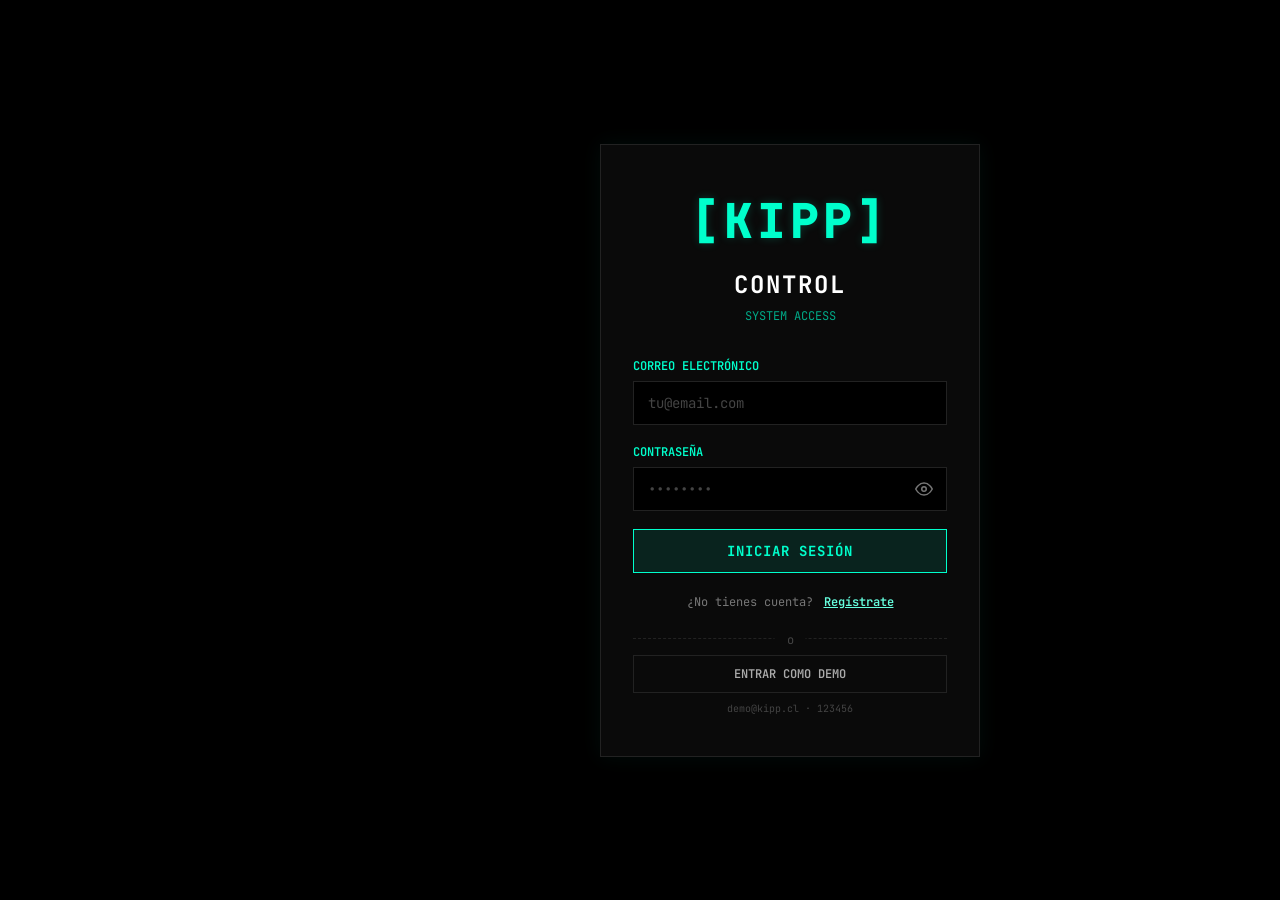
==== commit 9432b27e: "feat: rediseño terminal OLED, conexion BD real y modal de pago premium" ====
--- a/kipp/index.html
+++ b/kipp/index.html
@@ -22,13 +22,9 @@
         <div class="login-container">
             <div class="login-card">
                 <div class="login-header">
-                    <div class="login-eye">
-                        <div class="eye-ring-outer"></div>
-                        <div class="eye-ring-inner"></div>
-                        <div class="eye-core-lg"></div>
-                    </div>
-                    <h1 class="login-title">KIPP</h1>
-                    <p class="login-subtitle">Panel de Control</p>
+                    <div class="login-logo">[KIPP]</div>
+                    <h1 class="login-title">Control</h1>
+                    <p class="login-subtitle">System Access</p>
                 </div>
 
                 <!-- Login Form -->
@@ -100,8 +96,7 @@
         <aside class="sidebar" id="sidebar">
             <div class="sidebar-header">
                 <div class="sidebar-brand">
-                    <div class="brand-eye-sm"><div class="brand-eye-core-sm"></div></div>
-                    <span class="brand-text">KIPP</span>
+                    <span class="brand-text">[KIPP]</span>
                 </div>
                 <button class="sidebar-close" id="sidebarClose" aria-label="Cerrar menú">
                     <svg width="20" height="20" viewBox="0 0 24 24" fill="none" stroke="currentColor" stroke-width="2"><line x1="18" y1="6" x2="6" y2="18"/><line x1="6" y1="6" x2="18" y2="18"/></svg>
@@ -179,9 +174,15 @@
                             </div>
                         </div>
                         <p class="preview-text" id="previewText"></p>
+                        
+                        <!-- Custom Prompt Area (Hidden by default, shown if Custom Personality selected) -->
+                        <div class="custom-prompt-area" id="customPromptArea" style="display:none">
+                            <label style="font-size: 12px; color: var(--accent); margin-bottom: 8px; display: block;">PROMPT PERSONALIZADO:</label>
+                            <textarea id="customPromptInput" placeholder="Ej: Eres KIPP, un asistente pirata..."></textarea>
+                        </div>
+
                         <button class="btn-primary" id="applyPersonalityBtn">
-                            <svg width="16" height="16" viewBox="0 0 24 24" fill="none" stroke="currentColor" stroke-width="2"><polyline points="20 6 9 17 4 12"/></svg>
-                            Aplicar personalidad
+                            [ APLICAR ]
                         </button>
                     </div>
                 </div>
@@ -361,14 +362,41 @@
                     </div>
 
                     <button class="btn-primary" id="saveSettingsBtn">
-                        <svg width="16" height="16" viewBox="0 0 24 24" fill="none" stroke="currentColor" stroke-width="2"><path d="M19 21H5a2 2 0 0 1-2-2V5a2 2 0 0 1 2-2h11l5 5v11a2 2 0 0 1-2 2z"/><polyline points="17 21 17 13 7 13 7 21"/><polyline points="7 3 7 8 15 8"/></svg>
-                        Guardar cambios
+                        [ GUARDAR ]
                     </button>
                 </div>
             </section>
         </div>
     </div>
 
+    <!-- Payment Modal -->
+    <div class="modal-overlay" id="paymentModal">
+        <div class="modal-content">
+            <h3 class="modal-title">Upgrade to KIPP Premium</h3>
+            <p style="font-size:12px; color:var(--text-secondary); margin-bottom:20px; text-align:center;">$4.990 CLP / Mes. Desbloquea personalidades exclusivas y el prompt personalizado.</p>
+            <form id="paymentForm" class="payment-form">
+                <div class="form-group">
+                    <label>Número de Tarjeta</label>
+                    <input type="text" placeholder="XXXX XXXX XXXX XXXX" required>
+                </div>
+                <div style="display:flex; gap:12px;">
+                    <div class="form-group" style="flex:1;">
+                        <label>Vencimiento</label>
+                        <input type="text" placeholder="MM/YY" required>
+                    </div>
+                    <div class="form-group" style="flex:1;">
+                        <label>CVV</label>
+                        <input type="password" placeholder="123" required>
+                    </div>
+                </div>
+                <div class="modal-actions">
+                    <button type="button" class="btn-cancel" id="cancelPaymentBtn">Cancelar</button>
+                    <button type="submit" class="btn-pay">Pagar $4.990</button>
+                </div>
+            </form>
+        </div>
+    </div>
+
     <!-- Toast container -->
     <div class="toast-container" id="toastContainer"></div>
 
--- a/kipp/styles.css
+++ b/kipp/styles.css
@@ -1,66 +1,70 @@
 /* ═══════════════════════════════════════
-   KIPP — Premium Dark Panel
-   Login + Sidebar + Config Pages
+   KIPP — OLED / Cyberpunk Terminal Theme
+   Estilo retro, alto contraste, monospace
    ═══════════════════════════════════════ */
 
 *, *::before, *::after { box-sizing: border-box; margin: 0; padding: 0; }
 
 :root {
-    --bg-deep: #060a14;
-    --bg: #0a0e1a;
-    --bg-card: #0f1424;
-    --bg-card-hover: #141a2e;
-    --bg-surface: #111827;
-    --bg-elevated: #1a2035;
-    --bg-input: #0d1220;
-
-    --border: rgba(255,255,255,0.06);
-    --border-hover: rgba(255,255,255,0.12);
-    --border-active: rgba(99,179,237,0.35);
-    --border-focus: rgba(59,130,246,0.5);
-
-    --text: #e8ecf4;
-    --text-secondary: #94a3b8;
-    --text-muted: #64748b;
-    --text-dim: #475569;
+    --bg-deep: #000000;
+    --bg: #050505;
+    --bg-card: #0a0a0a;
+    --bg-card-hover: #111111;
+    --bg-surface: #0f0f0f;
+    --bg-elevated: #151515;
+    --bg-input: #000000;
+
+    /* OLED Cyan / Amber */
+    --accent: #00ffcc;
+    --accent-bright: #66ffdf;
+    --accent-dim: #00aa88;
+    --accent-glow: rgba(0, 255, 204, 0.2);
+    --accent-surface: rgba(0, 255, 204, 0.1);
+
+    --premium: #ffaa00;
+    --premium-dim: #cc8800;
+    --premium-glow: rgba(255, 170, 0, 0.2);
+    --premium-surface: rgba(255, 170, 0, 0.1);
+
+    --border: #222222;
+    --border-hover: #333333;
+    --border-active: var(--accent);
+    --border-focus: var(--accent-bright);
+
+    --text: #e0e0e0;
+    --text-secondary: #aaaaaa;
+    --text-muted: #777777;
+    --text-dim: #444444;
     --white: #ffffff;
 
-    --accent: #3b82f6;
-    --accent-bright: #60a5fa;
-    --accent-dim: #1d4ed8;
-    --accent-glow: rgba(59,130,246,0.15);
-    --accent-surface: rgba(59,130,246,0.08);
-
-    --premium: #f59e0b;
-    --premium-dim: #d97706;
-    --premium-glow: rgba(245,158,11,0.12);
-    --premium-surface: rgba(245,158,11,0.06);
-
-    --success: #22c55e;
-    --success-glow: rgba(34,197,94,0.15);
-    --danger: #ef4444;
-    --danger-glow: rgba(239,68,68,0.1);
-    --info: #06b6d4;
-
-    --radius-sm: 8px;
-    --radius-md: 12px;
-    --radius-lg: 16px;
-    --radius-xl: 20px;
+    --success: #00ff00;
+    --danger: #ff0033;
+    --info: #00ccff;
+
+    --radius-sm: 0px;
+    --radius-md: 4px;
+    --radius-lg: 8px;
+    --radius-xl: 12px;
     --radius-full: 999px;
 
-    --shadow-sm: 0 2px 8px rgba(0,0,0,0.3);
-    --shadow-md: 0 4px 16px rgba(0,0,0,0.4);
-    --shadow-lg: 0 8px 32px rgba(0,0,0,0.5);
-    --shadow-glow: 0 0 24px var(--accent-glow);
-
-    --font: 'Inter', -apple-system, BlinkMacSystemFont, 'Segoe UI', sans-serif;
-    --mono: 'JetBrains Mono', monospace;
-    --transition: 200ms cubic-bezier(0.4,0,0.2,1);
+    --font: 'JetBrains Mono', 'Fira Code', 'Courier New', monospace;
+    --mono: 'JetBrains Mono', 'Fira Code', 'Courier New', monospace;
+    --transition: 150ms ease-out;
     --sidebar-w: 260px;
 }
 
-html { font-size: 16px; -webkit-font-smoothing: antialiased; }
-body { font-family: var(--font); color: var(--text); background: var(--bg); line-height: 1.5; overflow: hidden; height: 100vh; }
+html { font-size: 16px; -webkit-font-smoothing: none; }
+body { 
+    font-family: var(--font); 
+    color: var(--text); 
+    background: var(--bg); 
+    line-height: 1.5; 
+    overflow: hidden; 
+    height: 100vh; 
+    /* Scanlines effect */
+    background-image: linear-gradient(rgba(0, 0, 0, 0) 50%, rgba(0, 0, 0, 0.25) 50%), linear-gradient(90deg, rgba(255, 0, 0, 0.06), rgba(0, 255, 0, 0.02), rgba(0, 0, 255, 0.06));
+    background-size: 100% 4px, 3px 100%;
+}
 
 /* ─────────────── LOGIN SCREEN ─────────────── */
 .login-screen {
@@ -68,49 +72,40 @@
     display: flex; align-items: center; justify-content: center;
     background: var(--bg-deep);
 }
-.login-screen #particleCanvas {
-    position: absolute; inset: 0; z-index: 0; pointer-events: none; opacity: 0.5;
-}
 .login-container { position: relative; z-index: 1; width: 100%; max-width: 420px; padding: 20px; }
 
 .login-card {
-    background: rgba(15,20,36,0.85);
-    backdrop-filter: blur(24px);
+    background: var(--bg-card);
     border: 1px solid var(--border);
-    border-radius: var(--radius-xl);
     padding: 40px 32px;
-    box-shadow: 0 0 60px rgba(59,130,246,0.06), var(--shadow-lg);
+    box-shadow: 0 0 20px rgba(0, 255, 204, 0.05);
 }
 
 .login-header { text-align: center; margin-bottom: 32px; }
 
-.login-eye {
-    width: 80px; height: 80px; border-radius: 50%; margin: 0 auto 16px;
-    background: radial-gradient(circle at 40% 40%, var(--accent-glow), transparent 60%), linear-gradient(135deg, var(--bg-card), var(--bg-elevated));
-    display: flex; align-items: center; justify-content: center; position: relative;
-    border: 1px solid var(--border-active);
-    box-shadow: 0 0 40px var(--accent-glow);
-}
-.eye-ring-outer { width: 64px; height: 64px; border-radius: 50%; border: 1.5px solid rgba(59,130,246,0.2); position: absolute; animation: ringPulse 4s ease-in-out infinite; }
-.eye-ring-inner { width: 44px; height: 44px; border-radius: 50%; border: 1px solid rgba(59,130,246,0.12); position: absolute; animation: ringPulse 4s ease-in-out infinite reverse; }
-.eye-core-lg { width: 24px; height: 24px; border-radius: 50%; background: radial-gradient(circle at 35% 35%, var(--accent-bright), var(--accent-dim)); box-shadow: 0 0 16px rgba(59,130,246,0.4); animation: corePulse 3s ease-in-out infinite; z-index: 2; }
-
-@keyframes ringPulse { 0%,100% { transform:scale(1); opacity:1 } 50% { transform:scale(1.08); opacity:0.4 } }
-@keyframes corePulse { 0%,100% { transform:scale(1) } 50% { transform:scale(0.8) } }
-
-.login-title { font-size: 32px; font-weight: 800; color: var(--white); letter-spacing: -1px; }
-.login-subtitle { font-size: 14px; color: var(--text-muted); margin-top: 4px; }
+/* KIPP Retro Logo (Replacing the eye) */
+.login-logo {
+    font-size: 48px;
+    font-weight: 800;
+    color: var(--accent);
+    text-shadow: 0 0 10px var(--accent-glow);
+    margin-bottom: 10px;
+    letter-spacing: 4px;
+}
+
+.login-title { font-size: 24px; font-weight: 700; color: var(--white); text-transform: uppercase; letter-spacing: 2px; }
+.login-subtitle { font-size: 12px; color: var(--accent-dim); margin-top: 4px; text-transform: uppercase; }
 
 /* Auth Forms */
 .auth-form { display: flex; flex-direction: column; gap: 18px; }
 .form-group { display: flex; flex-direction: column; gap: 6px; }
-.form-group label { font-size: 13px; font-weight: 600; color: var(--text-secondary); }
+.form-group label { font-size: 12px; font-weight: 600; color: var(--accent); text-transform: uppercase; }
 .form-group input {
-    width: 100%; padding: 12px 14px; border: 1px solid var(--border); border-radius: var(--radius-md);
-    background: var(--bg-input); color: var(--text); font-size: 15px; font-family: var(--font);
+    width: 100%; padding: 12px 14px; border: 1px solid var(--border); border-radius: var(--radius-sm);
+    background: var(--bg-input); color: var(--text); font-size: 14px; font-family: var(--font);
     outline: none; transition: all var(--transition);
 }
-.form-group input:focus { border-color: var(--accent); box-shadow: 0 0 0 3px var(--accent-glow); }
+.form-group input:focus { border-color: var(--accent); box-shadow: inset 0 0 5px var(--accent-glow); }
 .form-group input::placeholder { color: var(--text-dim); }
 
 .password-wrapper { position: relative; }
@@ -118,338 +113,309 @@
 .toggle-pass {
     position: absolute; right: 8px; top: 50%; transform: translateY(-50%);
     background: none; border: none; color: var(--text-muted); cursor: pointer;
-    padding: 6px; display: flex; border-radius: 50%;
-}
-.toggle-pass:hover { color: var(--text); background: rgba(255,255,255,0.05); }
+    padding: 6px; display: flex;
+}
+.toggle-pass:hover { color: var(--accent); }
 
 .btn-primary {
     display: inline-flex; align-items: center; justify-content: center; gap: 8px;
-    padding: 12px 24px; border: none; border-radius: var(--radius-md);
-    background: linear-gradient(135deg, var(--accent), var(--accent-dim));
-    color: var(--white); font-size: 15px; font-weight: 600; font-family: var(--font);
-    cursor: pointer; transition: all var(--transition);
-    box-shadow: 0 2px 12px rgba(59,130,246,0.3);
-}
-.btn-primary:hover { transform: translateY(-1px); box-shadow: 0 4px 20px rgba(59,130,246,0.4); }
-.btn-primary:active { transform: translateY(0); }
+    padding: 12px 24px; border: 1px solid var(--accent); border-radius: var(--radius-sm);
+    background: var(--accent-surface);
+    color: var(--accent); font-size: 14px; font-weight: 700; font-family: var(--font);
+    cursor: pointer; transition: all var(--transition); text-transform: uppercase; letter-spacing: 1px;
+}
+.btn-primary:hover { background: var(--accent); color: var(--bg-deep); box-shadow: 0 0 15px var(--accent-glow); }
+.btn-primary:active { transform: scale(0.98); }
 .btn-full { width: 100%; }
 
-.auth-switch { text-align: center; margin-top: 20px; font-size: 14px; color: var(--text-muted); }
+.auth-switch { text-align: center; margin-top: 20px; font-size: 12px; color: var(--text-muted); }
 .btn-link {
     background: none; border: none; color: var(--accent-bright); font-weight: 600;
-    cursor: pointer; font-size: 14px; font-family: var(--font);
-    margin-left: 4px;
-}
-.btn-link:hover { text-decoration: underline; }
+    cursor: pointer; font-size: 12px; font-family: var(--font); margin-left: 4px; text-decoration: underline;
+}
 
 .demo-access { margin-top: 20px; }
-.divider { text-align: center; position: relative; margin-bottom: 16px; }
-.divider::before { content: ''; position: absolute; top: 50%; left: 0; right: 0; height: 1px; background: var(--border); }
-.divider span { background: var(--bg-card); padding: 0 12px; position: relative; font-size: 12px; color: var(--text-dim); }
+.divider { text-align: center; position: relative; margin-bottom: 16px; border-bottom: 1px dashed var(--border); height: 8px;}
+.divider span { background: var(--bg-card); padding: 0 12px; position: absolute; font-size: 12px; color: var(--text-dim); top: 0; left: 50%; transform: translateX(-50%);}
 
 .btn-ghost {
-    width: 100%; padding: 10px; border: 1px solid var(--border); border-radius: var(--radius-md);
-    background: transparent; color: var(--text-secondary); font-size: 14px; font-weight: 500;
+    width: 100%; padding: 10px; border: 1px solid var(--border); border-radius: var(--radius-sm);
+    background: transparent; color: var(--text-secondary); font-size: 12px; font-weight: 600; text-transform: uppercase;
     font-family: var(--font); cursor: pointer; transition: all var(--transition);
 }
-.btn-ghost:hover { background: rgba(255,255,255,0.03); border-color: var(--border-hover); color: var(--text); }
-.demo-hint { text-align: center; margin-top: 8px; font-size: 11px; color: var(--text-dim); font-family: var(--mono); }
+.btn-ghost:hover { border-color: var(--accent-dim); color: var(--accent-bright); }
+.demo-hint { text-align: center; margin-top: 8px; font-size: 10px; color: var(--text-dim); }
 
 /* ─────────────── APP LAYOUT ─────────────── */
 .app-container { display: flex; height: 100vh; position: relative; }
-.app-container #particleCanvasApp { position: fixed; inset: 0; z-index: 0; pointer-events: none; opacity: 0.3; }
 
 /* Sidebar */
 .sidebar {
-    width: var(--sidebar-w); height: 100vh; background: rgba(10,14,26,0.92);
-    backdrop-filter: blur(20px); border-right: 1px solid var(--border);
+    width: var(--sidebar-w); height: 100vh; background: var(--bg-card);
+    border-right: 1px solid var(--border);
     display: flex; flex-direction: column; flex-shrink: 0; z-index: 50;
-    position: relative;
 }
 .sidebar-header { display: flex; align-items: center; justify-content: space-between; padding: 20px; border-bottom: 1px solid var(--border); }
 .sidebar-brand { display: flex; align-items: center; gap: 10px; }
-.brand-eye-sm {
-    width: 32px; height: 32px; border-radius: 50%;
-    background: linear-gradient(135deg, var(--accent), #8b5cf6);
-    display: flex; align-items: center; justify-content: center;
-    box-shadow: 0 0 12px rgba(59,130,246,0.3);
-}
-.brand-eye-core-sm { width: 12px; height: 12px; border-radius: 50%; background: white; animation: corePulse 3s ease-in-out infinite; }
-.brand-text { font-size: 22px; font-weight: 800; color: var(--white); letter-spacing: -0.5px; }
-.sidebar-close { display: none; background: none; border: none; color: var(--text-muted); cursor: pointer; padding: 4px; }
+.brand-text { font-size: 20px; font-weight: 800; color: var(--accent); letter-spacing: 2px; }
+.sidebar-close { display: none; background: none; border: none; color: var(--accent); cursor: pointer; padding: 4px; }
 
 .sidebar-nav { flex: 1; padding: 12px 10px; display: flex; flex-direction: column; gap: 4px; }
 .sidebar-link {
     display: flex; align-items: center; gap: 12px; padding: 12px 16px;
-    border-radius: var(--radius-md); font-size: 14px; font-weight: 500;
+    font-size: 13px; font-weight: 600; text-transform: uppercase;
     color: var(--text-secondary); cursor: pointer; transition: all var(--transition);
-    text-decoration: none; position: relative; border: 1px solid transparent;
-}
-.sidebar-link:hover { background: rgba(255,255,255,0.04); color: var(--text); }
+    text-decoration: none; border: 1px solid transparent;
+}
+.sidebar-link:hover { color: var(--accent-bright); background: rgba(0, 255, 204, 0.05); }
 .sidebar-link.active {
-    background: var(--accent-surface); color: var(--accent-bright);
-    border-color: rgba(59,130,246,0.15);
-    box-shadow: inset 3px 0 0 var(--accent);
+    background: var(--accent-surface); color: var(--accent);
+    border-color: var(--accent);
+    box-shadow: inset 4px 0 0 var(--accent);
 }
 .nav-badge {
-    margin-left: auto; font-size: 10px; font-weight: 700; padding: 2px 8px;
-    border-radius: var(--radius-full);
-    background: linear-gradient(135deg, var(--premium), var(--premium-dim));
-    color: var(--bg); letter-spacing: 0.5px;
+    margin-left: auto; font-size: 10px; font-weight: 800; padding: 2px 6px;
+    background: var(--premium); color: var(--bg-deep);
 }
 
 .sidebar-footer { padding: 16px; border-top: 1px solid var(--border); }
 .user-card { display: flex; align-items: center; gap: 10px; margin-bottom: 12px; }
 .user-avatar {
-    width: 36px; height: 36px; border-radius: 50%; background: var(--accent-surface);
-    border: 1px solid var(--border-active); display: flex; align-items: center; justify-content: center;
-    font-weight: 700; font-size: 14px; color: var(--accent-bright);
+    width: 32px; height: 32px; background: var(--bg-surface);
+    border: 1px solid var(--border); display: flex; align-items: center; justify-content: center;
+    font-weight: 700; font-size: 14px; color: var(--text);
 }
 .user-info { display: flex; flex-direction: column; }
-.user-name { font-size: 13px; font-weight: 600; color: var(--text); }
-.user-plan { font-size: 11px; color: var(--text-muted); }
+.user-name { font-size: 12px; font-weight: 700; color: var(--text); text-transform: uppercase; }
+.user-plan { font-size: 10px; color: var(--accent-dim); text-transform: uppercase; }
 
 .btn-logout {
     width: 100%; display: flex; align-items: center; justify-content: center; gap: 8px;
-    padding: 9px; border: 1px solid var(--border); border-radius: var(--radius-md);
-    background: transparent; color: var(--text-muted); font-size: 13px; font-weight: 500;
+    padding: 8px; border: 1px solid var(--border);
+    background: transparent; color: var(--text-muted); font-size: 12px; font-weight: 600; text-transform: uppercase;
     font-family: var(--font); cursor: pointer; transition: all var(--transition);
 }
-.btn-logout:hover { background: var(--danger-glow); border-color: rgba(239,68,68,0.2); color: var(--danger); }
-
-.sidebar-overlay { display: none; position: fixed; inset: 0; background: rgba(0,0,0,0.6); z-index: 40; }
+.btn-logout:hover { background: rgba(255, 0, 51, 0.1); border-color: var(--danger); color: var(--danger); }
+
+.sidebar-overlay { display: none; position: fixed; inset: 0; background: rgba(0,0,0,0.8); z-index: 40; }
 
 /* Main area */
 .main-area { flex: 1; display: flex; flex-direction: column; overflow: hidden; position: relative; z-index: 1; }
 
 .topbar {
     display: flex; align-items: center; gap: 16px; padding: 0 28px; height: 60px;
-    background: rgba(10,14,26,0.7); backdrop-filter: blur(16px);
-    border-bottom: 1px solid var(--border); flex-shrink: 0;
-}
-.topbar-title { font-size: 18px; font-weight: 700; color: var(--white); }
+    background: var(--bg-card); border-bottom: 1px solid var(--border); flex-shrink: 0;
+}
+.topbar-title { font-size: 16px; font-weight: 700; color: var(--white); text-transform: uppercase; letter-spacing: 1px; }
 .topbar-right { margin-left: auto; }
-.hamburger { display: none; background: none; border: none; color: var(--text-secondary); cursor: pointer; padding: 4px; }
+.hamburger { display: none; background: none; border: none; color: var(--accent); cursor: pointer; padding: 4px; }
 
 .device-pill {
-    display: flex; align-items: center; gap: 6px; padding: 6px 14px;
-    border-radius: var(--radius-full); background: rgba(255,255,255,0.03);
-    border: 1px solid var(--border); font-size: 12px; color: var(--text-muted); font-weight: 500;
-}
-.device-dot { width: 7px; height: 7px; border-radius: 50%; background: var(--success); box-shadow: 0 0 8px var(--success-glow); }
+    display: flex; align-items: center; gap: 8px; padding: 6px 12px;
+    border: 1px solid var(--border); font-size: 11px; color: var(--accent-dim); font-weight: 600; text-transform: uppercase;
+}
+.device-dot { width: 8px; height: 8px; background: var(--success); box-shadow: 0 0 8px var(--success); }
 
 /* Pages */
 .page { display: none; height: calc(100vh - 60px); overflow-y: auto; }
 .page.active { display: block; }
-.page::-webkit-scrollbar { width: 6px; }
-.page::-webkit-scrollbar-track { background: transparent; }
-.page::-webkit-scrollbar-thumb { background: rgba(255,255,255,0.06); border-radius: 3px; }
+.page::-webkit-scrollbar { width: 8px; }
+.page::-webkit-scrollbar-track { background: var(--bg-deep); }
+.page::-webkit-scrollbar-thumb { background: var(--border); }
 
 .page-inner { max-width: 840px; margin: 0 auto; padding: 36px 32px 60px; }
-.page-intro { margin-bottom: 32px; }
-.page-intro h2 { font-size: 26px; font-weight: 700; color: var(--white); margin-bottom: 6px; }
-.page-intro p { font-size: 15px; color: var(--text-secondary); line-height: 1.6; max-width: 560px; }
+.page-intro { margin-bottom: 32px; border-bottom: 1px dashed var(--border); padding-bottom: 16px; }
+.page-intro h2 { font-size: 20px; font-weight: 700; color: var(--accent); margin-bottom: 6px; text-transform: uppercase; letter-spacing: 1px;}
+.page-intro p { font-size: 13px; color: var(--text-secondary); max-width: 600px; }
 
 /* ─── PERSONALIDAD ─── */
-.personality-grid { display: grid; grid-template-columns: repeat(auto-fill, minmax(220px, 1fr)); gap: 16px; margin-bottom: 28px; }
+.personality-grid { display: grid; grid-template-columns: repeat(auto-fill, minmax(240px, 1fr)); gap: 16px; margin-bottom: 28px; }
 
 .p-card {
-    padding: 28px 22px; border: 1px solid var(--border); border-radius: var(--radius-lg);
-    background: var(--bg-card); cursor: pointer; transition: all var(--transition);
-    text-align: center; position: relative; overflow: hidden;
-}
-.p-card::before { content: ''; position: absolute; top: 0; left: 0; right: 0; height: 3px; background: transparent; transition: background var(--transition); }
-.p-card:hover { border-color: var(--border-hover); background: var(--bg-card-hover); transform: translateY(-3px); box-shadow: var(--shadow-md); }
-.p-card.selected { border-color: var(--accent); background: var(--accent-surface); box-shadow: 0 0 24px var(--accent-glow); }
-.p-card.selected::before { background: linear-gradient(90deg, var(--accent), #8b5cf6); }
-.p-card.locked { opacity: 0.7; }
-.p-card.locked:hover { transform: none; cursor: not-allowed; }
-
-.p-card-emoji { font-size: 40px; margin-bottom: 12px; }
-.p-card-name { font-size: 16px; font-weight: 700; margin-bottom: 6px; color: var(--white); }
-.p-card-desc { font-size: 12px; color: var(--text-secondary); line-height: 1.5; }
+    padding: 24px 20px; border: 1px solid var(--border); background: var(--bg-surface);
+    cursor: pointer; transition: all var(--transition); text-align: left; position: relative;
+}
+.p-card::before { content: '>'; position: absolute; left: 10px; top: 24px; color: transparent; font-weight: bold; }
+.p-card:hover { border-color: var(--accent-dim); background: var(--bg-card-hover); }
+.p-card:hover::before { color: var(--accent-dim); }
+.p-card.selected { border-color: var(--accent); background: var(--accent-surface); box-shadow: 0 0 15px var(--accent-glow); }
+.p-card.selected::before { color: var(--accent); }
+.p-card.locked { opacity: 0.5; border-style: dashed; }
+.p-card.locked:hover { border-color: var(--border); background: var(--bg-surface); cursor: not-allowed; }
+.p-card.locked::before { display: none; }
+
+.p-card-emoji { font-size: 24px; margin-bottom: 12px; margin-left: 14px; }
+.p-card-name { font-size: 16px; font-weight: 700; margin-bottom: 8px; color: var(--white); text-transform: uppercase; margin-left: 14px; }
+.p-card-desc { font-size: 12px; color: var(--text-secondary); line-height: 1.5; margin-left: 14px; }
 .premium-tag {
-    display: inline-flex; align-items: center; gap: 4px; margin-top: 10px;
-    padding: 3px 10px; border-radius: var(--radius-full);
-    background: linear-gradient(135deg, var(--premium), var(--premium-dim));
-    color: var(--bg); font-size: 10px; font-weight: 700; letter-spacing: 0.5px; text-transform: uppercase;
+    display: inline-flex; align-items: center; gap: 4px; margin-top: 12px; margin-left: 14px;
+    padding: 2px 8px; background: var(--premium-surface); border: 1px solid var(--premium);
+    color: var(--premium); font-size: 10px; font-weight: 700; text-transform: uppercase;
 }
 
 .preview-panel {
-    padding: 24px; background: var(--bg-card); border: 1px solid var(--border);
-    border-radius: var(--radius-lg); animation: fadeInUp 300ms ease;
-}
-.preview-header { display: flex; align-items: center; gap: 14px; margin-bottom: 14px; }
-.preview-emoji { font-size: 36px; }
-.preview-header h4 { font-size: 17px; font-weight: 700; color: var(--white); }
-.preview-tag { font-size: 10px; font-weight: 600; color: var(--success); text-transform: uppercase; letter-spacing: 0.5px; }
-.preview-text { font-size: 14px; color: var(--text-secondary); line-height: 1.7; font-style: italic; margin-bottom: 18px; padding: 14px; background: rgba(255,255,255,0.02); border-radius: var(--radius-md); border-left: 3px solid var(--accent); }
-
-@keyframes fadeInUp { from { opacity: 0; transform: translateY(10px); } to { opacity: 1; transform: translateY(0); } }
+    padding: 24px; background: var(--bg-surface); border: 1px solid var(--accent);
+    box-shadow: inset 0 0 10px var(--accent-glow);
+}
+.preview-header { display: flex; align-items: center; gap: 14px; margin-bottom: 16px; border-bottom: 1px solid var(--border); padding-bottom: 12px; }
+.preview-emoji { font-size: 28px; }
+.preview-header h4 { font-size: 16px; font-weight: 700; color: var(--accent); text-transform: uppercase; }
+.preview-tag { font-size: 10px; font-weight: 700; color: var(--success); text-transform: uppercase; letter-spacing: 1px; }
+.preview-text { font-size: 13px; color: var(--text); line-height: 1.6; margin-bottom: 20px; padding: 16px; background: var(--bg-deep); border: 1px solid var(--border); }
+
+/* Custom Prompt area */
+.custom-prompt-area { margin-bottom: 20px; }
+.custom-prompt-area textarea {
+    width: 100%; height: 100px; padding: 12px; border: 1px solid var(--accent);
+    background: var(--bg-deep); color: var(--accent-bright); font-family: var(--font); font-size: 13px;
+    resize: none; outline: none;
+}
+.custom-prompt-area textarea:focus { box-shadow: inset 0 0 5px var(--accent-glow); }
 
 /* ─── HISTORIAL ─── */
 .history-toolbar { display: flex; justify-content: space-between; align-items: center; margin-bottom: 20px; }
-.history-stats { font-size: 13px; color: var(--text-muted); font-weight: 500; }
+.history-stats { font-size: 12px; color: var(--accent-dim); font-weight: 600; text-transform: uppercase; }
 
 .btn-outline-danger {
     display: inline-flex; align-items: center; gap: 6px; padding: 8px 16px;
-    border: 1px solid rgba(239,68,68,0.2); border-radius: var(--radius-md);
-    background: transparent; color: var(--danger); font-size: 13px; font-weight: 500;
-    font-family: var(--font); cursor: pointer; transition: all var(--transition);
-}
-.btn-outline-danger:hover { background: var(--danger-glow); border-color: rgba(239,68,68,0.3); }
-
-.history-list { display: flex; flex-direction: column; gap: 10px; }
+    border: 1px solid var(--danger); background: transparent; color: var(--danger);
+    font-size: 12px; font-weight: 700; font-family: var(--font); cursor: pointer; text-transform: uppercase;
+}
+.btn-outline-danger:hover { background: rgba(255, 0, 51, 0.1); box-shadow: 0 0 10px rgba(255, 0, 51, 0.2); }
+
+.history-list { display: flex; flex-direction: column; gap: 8px; }
 
 .history-item {
-    padding: 18px 22px; background: var(--bg-card); border-radius: var(--radius-lg);
-    border: 1px solid var(--border); transition: all var(--transition);
-    animation: fadeInUp 300ms ease;
-}
-.history-item:hover { border-color: var(--border-hover); background: var(--bg-card-hover); }
-.history-q { font-size: 14px; font-weight: 600; color: var(--white); margin-bottom: 6px; display: flex; align-items: center; gap: 8px; }
-.history-q::before { content: '›'; color: var(--accent); font-weight: 800; font-size: 18px; flex-shrink: 0; }
-.history-a { font-size: 13px; color: var(--text-secondary); line-height: 1.6; padding-left: 20px; }
-.history-meta { font-size: 11px; color: var(--text-dim); margin-top: 8px; padding-left: 20px; display: flex; gap: 16px; flex-wrap: wrap; }
-
-.empty-state { text-align: center; padding: 60px 24px; }
-.empty-icon { font-size: 48px; margin-bottom: 16px; opacity: 0.4; }
-.empty-state h3 { font-size: 18px; font-weight: 600; color: var(--text-secondary); margin-bottom: 6px; }
-.empty-state p { font-size: 14px; color: var(--text-muted); max-width: 360px; margin: 0 auto; }
-
-/* ─── SUSCRIPCION ─── */
+    padding: 16px; background: var(--bg-surface); border: 1px solid var(--border); border-left: 4px solid var(--border);
+}
+.history-item:hover { border-left-color: var(--accent); background: var(--bg-card-hover); }
+.history-q { font-size: 13px; font-weight: 700; color: var(--accent-bright); margin-bottom: 6px; display: flex; align-items: flex-start; gap: 8px; }
+.history-q::before { content: 'USER> '; color: var(--accent-dim); font-weight: 700; flex-shrink: 0; }
+.history-a { font-size: 13px; color: var(--text); line-height: 1.6; display: flex; align-items: flex-start; gap: 8px; }
+.history-a::before { content: 'KIPP> '; color: var(--text-muted); font-weight: 700; flex-shrink: 0; }
+.history-meta { font-size: 10px; color: var(--text-dim); margin-top: 12px; display: flex; gap: 16px; text-transform: uppercase; border-top: 1px dashed var(--border); padding-top: 8px; }
+
+.empty-state { text-align: center; padding: 60px 24px; border: 1px dashed var(--border); }
+.empty-icon { font-size: 32px; margin-bottom: 16px; color: var(--text-dim); }
+.empty-state h3 { font-size: 16px; font-weight: 700; color: var(--text-secondary); text-transform: uppercase; margin-bottom: 6px; }
+.empty-state p { font-size: 12px; color: var(--text-muted); }
+
+/* ─── SUSCRIPCION / PAYMENT ─── */
 .current-plan-card {
-    display: flex; align-items: center; gap: 18px; padding: 20px 24px;
-    background: var(--bg-card); border: 1px solid var(--border);
-    border-radius: var(--radius-lg); margin-bottom: 32px;
-}
-.plan-icon-box { width: 52px; height: 52px; border-radius: var(--radius-md); display: flex; align-items: center; justify-content: center; flex-shrink: 0; }
-.plan-icon-box.free { background: var(--accent-surface); color: var(--accent); border: 1px solid rgba(59,130,246,0.15); }
-.plan-icon-box.premium-active { background: var(--premium-surface); color: var(--premium); border: 1px solid rgba(245,158,11,0.15); }
-.plan-info h3 { font-size: 16px; font-weight: 700; color: var(--white); }
-.plan-info p { font-size: 13px; color: var(--text-muted); }
+    display: flex; align-items: center; gap: 18px; padding: 20px;
+    background: var(--bg-surface); border: 1px solid var(--border); margin-bottom: 32px;
+}
+.plan-icon-box { font-size: 24px; }
+.plan-info h3 { font-size: 16px; font-weight: 700; color: var(--accent); text-transform: uppercase; }
+.plan-info p { font-size: 12px; color: var(--text-secondary); }
 
 .plans-comparison { display: grid; grid-template-columns: 1fr 1fr; gap: 20px; }
 
-.plan-col {
-    border: 1px solid var(--border); border-radius: var(--radius-xl);
-    background: var(--bg-card); overflow: hidden; position: relative;
-}
-.premium-col { border-color: rgba(245,158,11,0.25); }
+.plan-col { border: 1px solid var(--border); background: var(--bg-surface); position: relative; }
+.premium-col { border-color: var(--premium); box-shadow: 0 0 15px var(--premium-glow); }
 .popular-badge {
-    position: absolute; top: 12px; right: 12px; font-size: 11px; font-weight: 700;
-    padding: 4px 12px; border-radius: var(--radius-full);
-    background: linear-gradient(135deg, var(--premium), var(--premium-dim));
-    color: var(--bg); z-index: 2;
-}
-
-.plan-header-card { padding: 28px 24px 20px; text-align: center; }
-.plan-header-card h3 { font-size: 20px; font-weight: 700; color: var(--white); margin-bottom: 8px; }
-.plan-header-card.premium h3 { background: linear-gradient(135deg, var(--premium), #fbbf24); -webkit-background-clip: text; -webkit-text-fill-color: transparent; background-clip: text; }
-.plan-price { font-size: 36px; font-weight: 800; color: var(--white); }
-.plan-price span { font-size: 14px; font-weight: 400; color: var(--text-muted); }
-
-.plan-features { list-style: none; padding: 0 24px 24px; display: flex; flex-direction: column; gap: 12px; }
-.plan-features li { display: flex; align-items: center; gap: 10px; font-size: 13px; color: var(--text-secondary); }
-.plan-features li.included svg { color: var(--success); }
-.plan-features li.excluded svg { color: var(--text-dim); }
+    position: absolute; top: 0; right: 0; font-size: 10px; font-weight: 800;
+    padding: 4px 12px; background: var(--premium); color: var(--bg-deep); text-transform: uppercase;
+}
+
+.plan-header-card { padding: 24px; text-align: center; border-bottom: 1px dashed var(--border); }
+.plan-header-card h3 { font-size: 18px; font-weight: 700; color: var(--white); text-transform: uppercase; margin-bottom: 8px; }
+.plan-header-card.premium h3 { color: var(--premium); }
+.plan-price { font-size: 28px; font-weight: 800; color: var(--accent); }
+.plan-header-card.premium .plan-price { color: var(--premium); }
+.plan-price span { font-size: 12px; color: var(--text-muted); }
+
+.plan-features { list-style: none; padding: 24px; display: flex; flex-direction: column; gap: 12px; }
+.plan-features li { display: flex; align-items: center; gap: 10px; font-size: 12px; color: var(--text-secondary); }
+.plan-features li.included::before { content: '[OK]'; color: var(--success); font-weight: bold; }
+.plan-features li.excluded::before { content: '[--]'; color: var(--text-dim); }
 .plan-features li.excluded { color: var(--text-dim); }
 
 .btn-plan-current {
     display: block; width: calc(100% - 48px); margin: 0 24px 24px; padding: 12px;
-    border: 1px solid var(--border); border-radius: var(--radius-md);
-    background: transparent; color: var(--text-muted); font-size: 14px; font-weight: 600;
-    font-family: var(--font); cursor: default;
+    border: 1px solid var(--border); background: transparent; color: var(--text-muted);
+    font-size: 12px; font-weight: 700; font-family: var(--font); text-transform: uppercase;
 }
 
 .btn-premium-cta {
-    display: block; width: calc(100% - 48px); margin: 0 24px 24px; padding: 14px;
-    border: none; border-radius: var(--radius-md);
-    background: linear-gradient(135deg, var(--premium), var(--premium-dim));
-    color: var(--bg); font-size: 15px; font-weight: 700;
-    font-family: var(--font); cursor: pointer; transition: all var(--transition);
-    box-shadow: 0 4px 16px rgba(245,158,11,0.25);
-}
-.btn-premium-cta:hover { transform: translateY(-2px); box-shadow: 0 6px 24px rgba(245,158,11,0.35); }
+    display: block; width: calc(100% - 48px); margin: 0 24px 24px; padding: 12px;
+    border: 1px solid var(--premium); background: var(--premium-surface); color: var(--premium);
+    font-size: 14px; font-weight: 800; font-family: var(--font); cursor: pointer; text-transform: uppercase;
+    transition: all var(--transition);
+}
+.btn-premium-cta:hover { background: var(--premium); color: var(--bg-deep); box-shadow: 0 0 20px var(--premium-glow); }
+
+/* Payment Modal */
+.modal-overlay {
+    display: none; position: fixed; inset: 0; background: rgba(0,0,0,0.85); z-index: 2000;
+    align-items: center; justify-content: center;
+}
+.modal-overlay.active { display: flex; }
+.modal-content {
+    background: var(--bg-card); border: 1px solid var(--premium); padding: 32px;
+    width: 100%; max-width: 400px; box-shadow: 0 0 30px var(--premium-glow);
+}
+.modal-title { font-size: 18px; color: var(--premium); margin-bottom: 20px; text-transform: uppercase; font-weight: 700; text-align: center; }
+.payment-form { display: flex; flex-direction: column; gap: 16px; }
+.payment-form .form-group label { color: var(--text-secondary); }
+.payment-form .form-group input { border-color: var(--border-hover); }
+.payment-form .form-group input:focus { border-color: var(--premium); box-shadow: inset 0 0 5px var(--premium-glow); }
+.modal-actions { display: flex; gap: 12px; margin-top: 24px; }
+.btn-cancel { flex: 1; padding: 10px; border: 1px solid var(--border); background: transparent; color: var(--text-muted); cursor: pointer; font-family: var(--font); text-transform: uppercase; font-size: 12px; font-weight: 700; }
+.btn-cancel:hover { border-color: var(--text-secondary); color: var(--white); }
+.btn-pay { flex: 2; padding: 10px; border: none; background: var(--premium); color: var(--bg-deep); cursor: pointer; font-family: var(--font); text-transform: uppercase; font-size: 14px; font-weight: 800; }
+.btn-pay:hover { box-shadow: 0 0 15px var(--premium-glow); }
 
 /* ─── AJUSTES ─── */
 .settings-card {
-    background: var(--bg-card); border: 1px solid var(--border);
-    border-radius: var(--radius-lg); padding: 24px; margin-bottom: 20px;
+    background: var(--bg-surface); border: 1px solid var(--border); padding: 24px; margin-bottom: 20px;
 }
 .settings-heading {
-    display: flex; align-items: center; gap: 10px; font-size: 13px; font-weight: 700;
-    color: var(--text-muted); text-transform: uppercase; letter-spacing: 1px;
-    margin-bottom: 18px; padding-bottom: 12px; border-bottom: 1px solid var(--border);
-}
-
-.setting-row {
-    display: flex; align-items: center; justify-content: space-between;
-    padding: 12px 0; font-size: 14px; color: var(--text);
-}
-.setting-row label { font-weight: 500; color: var(--text); }
-.setting-row span { color: var(--text-secondary); }
+    font-size: 12px; font-weight: 700; color: var(--accent); text-transform: uppercase; letter-spacing: 1px;
+    margin-bottom: 16px; border-bottom: 1px dashed var(--border); padding-bottom: 8px;
+}
+.setting-row { display: flex; align-items: center; justify-content: space-between; padding: 12px 0; font-size: 13px; color: var(--text); }
+.setting-row label { font-weight: 600; color: var(--text-secondary); text-transform: uppercase; }
+.setting-row span { color: var(--white); }
 
 .range-group { display: flex; align-items: center; gap: 14px; }
-
-input[type="range"] {
-    -webkit-appearance: none; width: 160px; height: 4px; border-radius: 2px;
-    background: var(--bg-elevated); outline: none;
-}
-input[type="range"]::-webkit-slider-thumb {
-    -webkit-appearance: none; width: 18px; height: 18px; border-radius: 50%;
-    background: var(--accent); cursor: pointer; border: 3px solid var(--bg-card);
-    box-shadow: 0 0 8px var(--accent-glow);
-}
-.range-val { font-size: 13px; font-weight: 600; color: var(--accent-bright); min-width: 36px; text-align: right; font-family: var(--mono); }
+input[type="range"] { -webkit-appearance: none; width: 160px; height: 2px; background: var(--border); outline: none; }
+input[type="range"]::-webkit-slider-thumb { -webkit-appearance: none; width: 12px; height: 12px; background: var(--accent); cursor: pointer; box-shadow: 0 0 5px var(--accent-glow); }
+.range-val { font-size: 12px; font-weight: 700; color: var(--accent); min-width: 36px; text-align: right; }
 
 .text-input {
-    padding: 8px 14px; border: 1px solid var(--border); border-radius: var(--radius-sm);
-    font-size: 14px; font-family: var(--font); color: var(--text); background: var(--bg-input);
+    padding: 8px 12px; border: 1px solid var(--border); font-size: 13px; font-family: var(--font); color: var(--accent-bright); background: var(--bg-input);
     outline: none; transition: all var(--transition); width: 220px;
 }
-.text-input:focus { border-color: var(--accent); box-shadow: 0 0 0 3px var(--accent-glow); }
-
-.mono-badge {
-    font-family: var(--mono); font-size: 12px; color: var(--text-muted);
-    padding: 4px 10px; background: rgba(255,255,255,0.03);
-    border-radius: var(--radius-sm); border: 1px solid var(--border);
-}
-.latency-badge { color: var(--success); font-weight: 600; }
+.text-input:focus { border-color: var(--accent); box-shadow: inset 0 0 5px var(--accent-glow); }
+
+.mono-badge { font-size: 11px; color: var(--accent-dim); }
+.latency-badge { color: var(--success); font-weight: 700; }
 
 /* ─── TOAST ─── */
-.toast-container {
-    position: fixed; bottom: 24px; left: 50%; transform: translateX(-50%);
-    z-index: 9999; display: flex; flex-direction: column; gap: 8px; pointer-events: none;
-}
+.toast-container { position: fixed; bottom: 24px; right: 24px; z-index: 9999; display: flex; flex-direction: column; gap: 8px; pointer-events: none; }
 .toast {
-    padding: 12px 24px; border-radius: var(--radius-md);
-    background: var(--bg-elevated); color: var(--text); font-size: 14px; font-weight: 500;
-    box-shadow: var(--shadow-lg); border: 1px solid var(--border);
-    animation: toastIn 300ms ease-out; pointer-events: auto; backdrop-filter: blur(16px);
-}
-.toast.success { border-color: rgba(34,197,94,0.3); color: var(--success); }
-.toast.error { border-color: rgba(239,68,68,0.3); color: var(--danger); }
-.toast.info { border-color: rgba(6,182,212,0.3); color: var(--info); }
-
-@keyframes toastIn { from { opacity: 0; transform: translateY(12px); } to { opacity: 1; transform: translateY(0); } }
+    padding: 12px 20px; background: var(--bg-deep); color: var(--text); font-size: 12px; font-weight: 600; text-transform: uppercase;
+    border: 1px solid var(--border); border-left: 4px solid var(--accent);
+    box-shadow: 0 4px 12px rgba(0,0,0,0.5); animation: toastIn 150ms ease-out; pointer-events: auto;
+}
+.toast.success { border-left-color: var(--success); color: var(--success); }
+.toast.error { border-left-color: var(--danger); color: var(--danger); }
+.toast.info { border-left-color: var(--info); color: var(--info); }
+
+@keyframes toastIn { from { opacity: 0; transform: translateX(20px); } to { opacity: 1; transform: translateX(0); } }
 
 /* ─── RESPONSIVE ─── */
 @media (max-width: 768px) {
-    .sidebar { position: fixed; left: -300px; width: 300px; z-index: 100; transition: left 300ms cubic-bezier(0.4,0,0.2,1); }
+    .sidebar { position: fixed; left: -300px; width: 300px; z-index: 100; transition: left 200ms ease; }
     .sidebar.open { left: 0; }
     .sidebar-close { display: flex; }
     .sidebar-overlay.open { display: block; }
     .hamburger { display: flex; }
-
     .plans-comparison { grid-template-columns: 1fr; }
     .page-inner { padding: 24px 16px 48px; }
-    .personality-grid { grid-template-columns: repeat(2, 1fr); }
+    .personality-grid { grid-template-columns: 1fr; }
     .setting-row { flex-direction: column; align-items: flex-start; gap: 8px; }
     .text-input { width: 100%; }
     .current-plan-card { flex-direction: column; text-align: center; }
 }
-@media (max-width: 480px) {
-    .personality-grid { grid-template-columns: 1fr; }
-    .login-card { padding: 28px 20px; }
-}
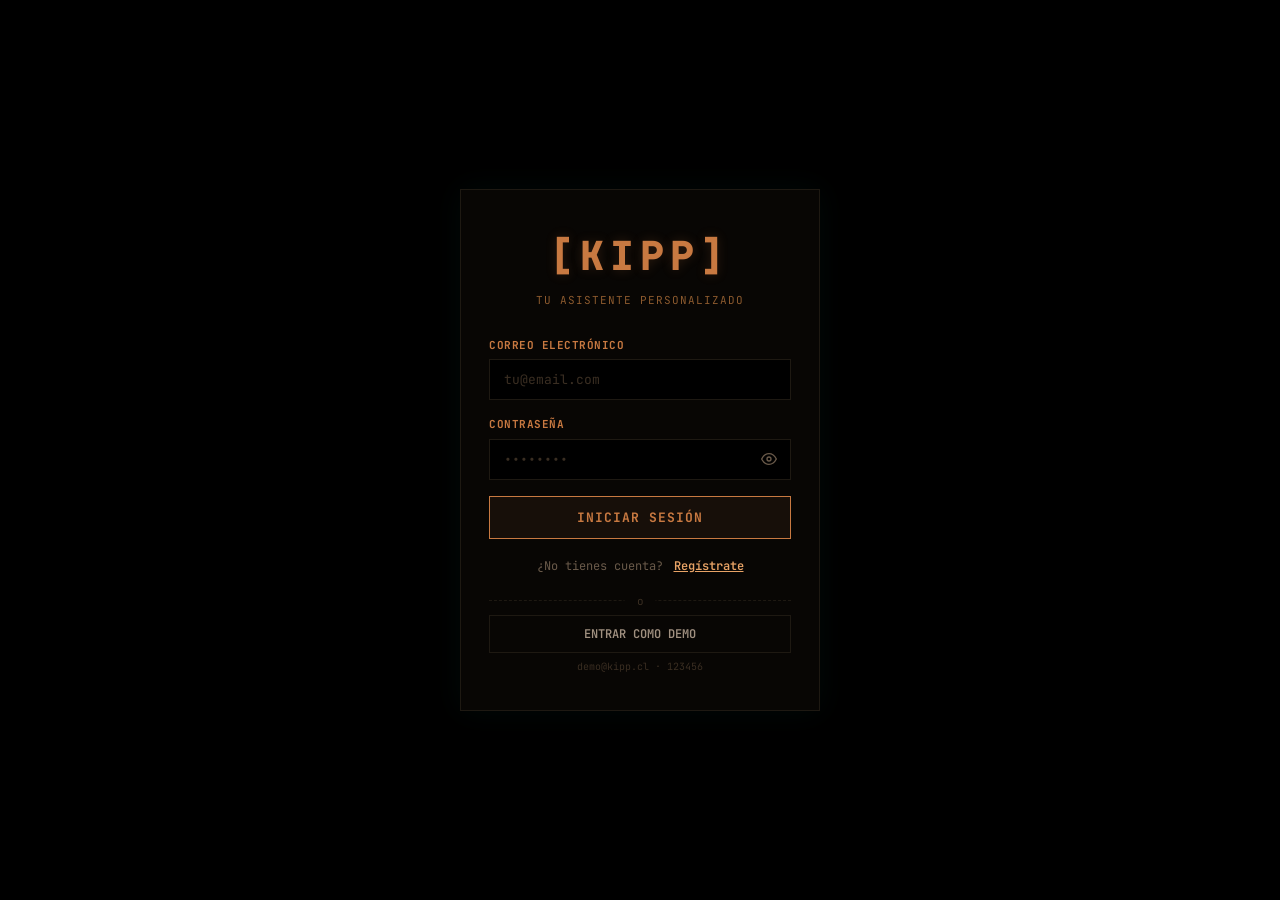
==== commit 071cb88e: "feat(kipp): actualizar panel KIPP v4 - colores cafe, historial natural, Gemini 2.5 Flash, pagina dis" ====
--- a/kipp/index.html
+++ b/kipp/index.html
@@ -2,15 +2,13 @@
 <html lang="es">
 <head>
     <meta charset="UTF-8">
-    <meta name="viewport" content="width=device-width, initial-scale=1.0">
-    <meta name="description" content="KIPP — Panel de configuración de tu asistente robótico de escritorio. Personaliza, gestiona y controla tu KIPP.">
-    <meta name="keywords" content="KIPP, asistente virtual, robot escritorio, configuración, personalidad IA">
-    <meta name="author" content="KIPP Robotics SpA">
-    <meta name="theme-color" content="#0a0e1a">
+    <meta name="viewport" content="width=device-width, initial-scale=1.0, viewport-fit=cover">
+    <meta name="description" content="KIPP — Panel de configuración de tu asistente robótico de escritorio.">
+    <meta name="theme-color" content="#000000">
     <title>KIPP · Panel de Control</title>
     <link rel="preconnect" href="https://fonts.googleapis.com">
     <link rel="preconnect" href="https://fonts.gstatic.com" crossorigin>
-    <link href="https://fonts.googleapis.com/css2?family=Inter:wght@300;400;500;600;700;800&family=JetBrains+Mono:wght@400;500&display=swap" rel="stylesheet">
+    <link href="https://fonts.googleapis.com/css2?family=JetBrains+Mono:wght@400;500;700&display=swap" rel="stylesheet">
     <link rel="stylesheet" href="styles.css">
     <link rel="icon" href="data:image/svg+xml,<svg xmlns='http://www.w3.org/2000/svg' viewBox='0 0 100 100'><text y='.9em' font-size='90'>🤖</text></svg>">
 </head>
@@ -18,13 +16,12 @@
 
     <!-- ═══════ LOGIN SCREEN ═══════ -->
     <div id="loginScreen" class="login-screen">
-        <canvas id="particleCanvas"></canvas>
         <div class="login-container">
             <div class="login-card">
+
                 <div class="login-header">
                     <div class="login-logo">[KIPP]</div>
-                    <h1 class="login-title">Control</h1>
-                    <p class="login-subtitle">System Access</p>
+                    <p class="login-subtitle">Tu asistente personalizado</p>
                 </div>
 
                 <!-- Login Form -->
@@ -38,20 +35,18 @@
                         <div class="password-wrapper">
                             <input type="password" id="loginPassword" placeholder="••••••••" required autocomplete="current-password">
                             <button type="button" class="toggle-pass" id="toggleLoginPass" aria-label="Mostrar contraseña">
-                                <svg width="18" height="18" viewBox="0 0 24 24" fill="none" stroke="currentColor" stroke-width="2"><path d="M1 12s4-8 11-8 11 8 11 8-4 8-11 8-11-8-11-8z"/><circle cx="12" cy="12" r="3"/></svg>
+                                <svg width="16" height="16" viewBox="0 0 24 24" fill="none" stroke="currentColor" stroke-width="2"><path d="M1 12s4-8 11-8 11 8 11 8-4 8-11 8-11-8-11-8z"/><circle cx="12" cy="12" r="3"/></svg>
                             </button>
                         </div>
                     </div>
-                    <button type="submit" class="btn-primary btn-full" id="loginBtn">
-                        Iniciar Sesión
-                    </button>
+                    <button type="submit" class="btn-primary btn-full" id="loginBtn">Iniciar Sesión</button>
                 </form>
 
                 <!-- Register Form (hidden) -->
                 <form id="registerForm" class="auth-form" style="display:none">
                     <div class="form-group">
                         <label for="regName">Nombre completo</label>
-                        <input type="text" id="regName" placeholder="Sebastián Díaz" required>
+                        <input type="text" id="regName" placeholder="Tu nombre" required>
                     </div>
                     <div class="form-group">
                         <label for="regEmail">Correo electrónico</label>
@@ -62,13 +57,11 @@
                         <div class="password-wrapper">
                             <input type="password" id="regPassword" placeholder="Mínimo 6 caracteres" required minlength="6">
                             <button type="button" class="toggle-pass" id="toggleRegPass" aria-label="Mostrar contraseña">
-                                <svg width="18" height="18" viewBox="0 0 24 24" fill="none" stroke="currentColor" stroke-width="2"><path d="M1 12s4-8 11-8 11 8 11 8-4 8-11 8-11-8-11-8z"/><circle cx="12" cy="12" r="3"/></svg>
+                                <svg width="16" height="16" viewBox="0 0 24 24" fill="none" stroke="currentColor" stroke-width="2"><path d="M1 12s4-8 11-8 11 8 11 8-4 8-11 8-11-8-11-8z"/><circle cx="12" cy="12" r="3"/></svg>
                             </button>
                         </div>
                     </div>
-                    <button type="submit" class="btn-primary btn-full" id="registerBtn">
-                        Crear Cuenta
-                    </button>
+                    <button type="submit" class="btn-primary btn-full" id="registerBtn">Crear Cuenta</button>
                 </form>
 
                 <div class="auth-switch">
@@ -79,18 +72,15 @@
                 <!-- Demo access -->
                 <div class="demo-access">
                     <div class="divider"><span>o</span></div>
-                    <button type="button" class="btn-ghost" id="demoBtn">
-                        Entrar como Demo
-                    </button>
+                    <button type="button" class="btn-ghost" id="demoBtn">Entrar como Demo</button>
                     <p class="demo-hint">demo@kipp.cl · 123456</p>
                 </div>
             </div>
         </div>
     </div>
 
-    <!-- ═══════ MAIN APP (hidden until login) ═══════ -->
+    <!-- ═══════ MAIN APP ═══════ -->
     <div id="app" class="app-container" style="display:none">
-        <canvas id="particleCanvasApp"></canvas>
 
         <!-- ─── Sidebar ─── -->
         <aside class="sidebar" id="sidebar">
@@ -105,20 +95,24 @@
 
             <nav class="sidebar-nav">
                 <a class="sidebar-link active" data-page="personalidad" id="link-personalidad">
-                    <svg width="20" height="20" viewBox="0 0 24 24" fill="none" stroke="currentColor" stroke-width="2"><circle cx="12" cy="12" r="10"/><path d="M8 14s1.5 2 4 2 4-2 4-2"/><line x1="9" y1="9" x2="9.01" y2="9"/><line x1="15" y1="9" x2="15.01" y2="9"/></svg>
+                    <svg width="18" height="18" viewBox="0 0 24 24" fill="none" stroke="currentColor" stroke-width="2"><circle cx="12" cy="12" r="10"/><path d="M8 14s1.5 2 4 2 4-2 4-2"/><line x1="9" y1="9" x2="9.01" y2="9"/><line x1="15" y1="9" x2="15.01" y2="9"/></svg>
                     <span>Personalidad</span>
                 </a>
                 <a class="sidebar-link" data-page="historial" id="link-historial">
-                    <svg width="20" height="20" viewBox="0 0 24 24" fill="none" stroke="currentColor" stroke-width="2"><circle cx="12" cy="12" r="10"/><polyline points="12 6 12 12 16 14"/></svg>
+                    <svg width="18" height="18" viewBox="0 0 24 24" fill="none" stroke="currentColor" stroke-width="2"><circle cx="12" cy="12" r="10"/><polyline points="12 6 12 12 16 14"/></svg>
                     <span>Historial</span>
                 </a>
+                <a class="sidebar-link" data-page="dispositivo" id="link-dispositivo">
+                    <svg width="18" height="18" viewBox="0 0 24 24" fill="none" stroke="currentColor" stroke-width="2"><rect x="5" y="2" width="14" height="20" rx="2"/><line x1="12" y1="18" x2="12.01" y2="18"/></svg>
+                    <span>Mi Dispositivo</span>
+                </a>
                 <a class="sidebar-link" data-page="suscripcion" id="link-suscripcion">
-                    <svg width="20" height="20" viewBox="0 0 24 24" fill="none" stroke="currentColor" stroke-width="2"><polygon points="12 2 15.09 8.26 22 9.27 17 14.14 18.18 21.02 12 17.77 5.82 21.02 7 14.14 2 9.27 8.91 8.26 12 2"/></svg>
+                    <svg width="18" height="18" viewBox="0 0 24 24" fill="none" stroke="currentColor" stroke-width="2"><polygon points="12 2 15.09 8.26 22 9.27 17 14.14 18.18 21.02 12 17.77 5.82 21.02 7 14.14 2 9.27 8.91 8.26 12 2"/></svg>
                     <span>Suscripción</span>
                     <span class="nav-badge">PRO</span>
                 </a>
                 <a class="sidebar-link" data-page="ajustes" id="link-ajustes">
-                    <svg width="20" height="20" viewBox="0 0 24 24" fill="none" stroke="currentColor" stroke-width="2"><circle cx="12" cy="12" r="3"/><path d="M19.4 15a1.65 1.65 0 0 0 .33 1.82l.06.06a2 2 0 0 1-2.83 2.83l-.06-.06a1.65 1.65 0 0 0-1.82-.33 1.65 1.65 0 0 0-1 1.51V21a2 2 0 0 1-4 0v-.09A1.65 1.65 0 0 0 9 19.4a1.65 1.65 0 0 0-1.82.33l-.06.06a2 2 0 0 1-2.83-2.83l.06-.06A1.65 1.65 0 0 0 4.68 15a1.65 1.65 0 0 0-1.51-1H3a2 2 0 0 1 0-4h.09A1.65 1.65 0 0 0 4.6 9a1.65 1.65 0 0 0-.33-1.82l-.06-.06a2 2 0 0 1 2.83-2.83l.06.06A1.65 1.65 0 0 0 9 4.68a1.65 1.65 0 0 0 1-1.51V3a2 2 0 0 1 4 0v.09a1.65 1.65 0 0 0 1 1.51 1.65 1.65 0 0 0 1.82-.33l.06-.06a2 2 0 0 1 2.83 2.83l-.06.06A1.65 1.65 0 0 0 19.4 9a1.65 1.65 0 0 0 1.51 1H21a2 2 0 0 1 0 4h-.09a1.65 1.65 0 0 0-1.51 1z"/></svg>
+                    <svg width="18" height="18" viewBox="0 0 24 24" fill="none" stroke="currentColor" stroke-width="2"><circle cx="12" cy="12" r="3"/><path d="M19.4 15a1.65 1.65 0 0 0 .33 1.82l.06.06a2 2 0 0 1-2.83 2.83l-.06-.06a1.65 1.65 0 0 0-1.82-.33 1.65 1.65 0 0 0-1 1.51V21a2 2 0 0 1-4 0v-.09A1.65 1.65 0 0 0 9 19.4a1.65 1.65 0 0 0-1.82.33l-.06.06a2 2 0 0 1-2.83-2.83l.06-.06A1.65 1.65 0 0 0 4.68 15a1.65 1.65 0 0 0-1.51-1H3a2 2 0 0 1 0-4h.09A1.65 1.65 0 0 0 4.6 9a1.65 1.65 0 0 0-.33-1.82l-.06-.06a2 2 0 0 1 2.83-2.83l.06.06A1.65 1.65 0 0 0 9 4.68a1.65 1.65 0 0 0 1-1.51V3a2 2 0 0 1 4 0v.09a1.65 1.65 0 0 0 1 1.51 1.65 1.65 0 0 0 1.82-.33l.06-.06a2 2 0 0 1 2.83 2.83l-.06.06A1.65 1.65 0 0 0 19.4 9a1.65 1.65 0 0 0 1.51 1H21a2 2 0 0 1 0 4h-.09a1.65 1.65 0 0 0-1.51 1z"/></svg>
                     <span>Ajustes</span>
                 </a>
             </nav>
@@ -128,22 +122,20 @@
                     <div class="user-avatar" id="userAvatar">U</div>
                     <div class="user-info">
                         <span class="user-name" id="userName">Usuario</span>
-                        <span class="user-plan" id="userPlan">Plan Gratuito</span>
+                        <span class="user-plan" id="userPlan">FREE</span>
                     </div>
                 </div>
                 <button class="btn-logout" id="logoutBtn">
-                    <svg width="16" height="16" viewBox="0 0 24 24" fill="none" stroke="currentColor" stroke-width="2"><path d="M9 21H5a2 2 0 0 1-2-2V5a2 2 0 0 1 2-2h4"/><polyline points="16 17 21 12 16 7"/><line x1="21" y1="12" x2="9" y2="12"/></svg>
+                    <svg width="14" height="14" viewBox="0 0 24 24" fill="none" stroke="currentColor" stroke-width="2"><path d="M9 21H5a2 2 0 0 1-2-2V5a2 2 0 0 1 2-2h4"/><polyline points="16 17 21 12 16 7"/><line x1="21" y1="12" x2="9" y2="12"/></svg>
                     Cerrar Sesión
                 </button>
             </div>
         </aside>
 
-        <!-- ─── Sidebar Overlay (mobile) ─── -->
         <div class="sidebar-overlay" id="sidebarOverlay"></div>
 
         <!-- ─── Main Area ─── -->
         <div class="main-area">
-            <!-- Top bar -->
             <header class="topbar">
                 <button class="hamburger" id="hamburgerBtn" aria-label="Abrir menú">
                     <svg width="22" height="22" viewBox="0 0 24 24" fill="none" stroke="currentColor" stroke-width="2" stroke-linecap="round"><line x1="3" y1="6" x2="21" y2="6"/><line x1="3" y1="12" x2="21" y2="12"/><line x1="3" y1="18" x2="21" y2="18"/></svg>
@@ -157,11 +149,11 @@
                 </div>
             </header>
 
-            <!-- ═══════ PAGE: PERSONALIDAD ═══════ -->
+            <!-- ═══ PAGE: PERSONALIDAD ═══ -->
             <section class="page active" id="page-personalidad">
                 <div class="page-inner">
                     <div class="page-intro">
-                        <h2>Elige la personalidad de KIPP</h2>
+                        <h2>Personalidad de KIPP</h2>
                         <p>Selecciona cómo quieres que tu asistente se comunique contigo. Esto modifica el prompt de sistema que define su tono y estilo.</p>
                     </div>
                     <div class="personality-grid" id="personalityGrid"></div>
@@ -174,21 +166,16 @@
                             </div>
                         </div>
                         <p class="preview-text" id="previewText"></p>
-                        
-                        <!-- Custom Prompt Area (Hidden by default, shown if Custom Personality selected) -->
                         <div class="custom-prompt-area" id="customPromptArea" style="display:none">
-                            <label style="font-size: 12px; color: var(--accent); margin-bottom: 8px; display: block;">PROMPT PERSONALIZADO:</label>
-                            <textarea id="customPromptInput" placeholder="Ej: Eres KIPP, un asistente pirata..."></textarea>
-                        </div>
-
-                        <button class="btn-primary" id="applyPersonalityBtn">
-                            [ APLICAR ]
-                        </button>
+                            <label>PROMPT PERSONALIZADO:</label>
+                            <textarea id="customPromptInput" placeholder="Ej: Eres KIPP, un asistente pirata que habla como el siglo XVII..."></textarea>
+                        </div>
+                        <button class="btn-primary" id="applyPersonalityBtn">[ APLICAR PERSONALIDAD ]</button>
                     </div>
                 </div>
             </section>
 
-            <!-- ═══════ PAGE: HISTORIAL ═══════ -->
+            <!-- ═══ PAGE: HISTORIAL ═══ -->
             <section class="page" id="page-historial">
                 <div class="page-inner">
                     <div class="page-intro">
@@ -196,44 +183,108 @@
                         <p>Registro de las últimas consultas realizadas a tu KIPP.</p>
                     </div>
                     <div class="history-toolbar">
-                        <div class="history-stats">
-                            <span id="historyCount">0 interacciones</span>
-                        </div>
+                        <div class="history-stats"><span id="historyCount">0 interacciones</span></div>
                         <button class="btn-outline-danger" id="clearHistoryBtn">
                             <svg width="14" height="14" viewBox="0 0 24 24" fill="none" stroke="currentColor" stroke-width="2"><polyline points="3 6 5 6 21 6"/><path d="M19 6v14a2 2 0 0 1-2 2H7a2 2 0 0 1-2-2V6m3 0V4a2 2 0 0 1 2-2h4a2 2 0 0 1 2 2v2"/></svg>
-                            Limpiar historial
+                            Limpiar
                         </button>
                     </div>
                     <div class="history-list" id="historyList">
                         <div class="empty-state" id="emptyHistory">
                             <div class="empty-icon">💬</div>
                             <h3>Sin interacciones aún</h3>
-                            <p>Las conversaciones con tu dispositivo KIPP aparecerán aquí automáticamente.</p>
+                            <p>Las conversaciones con tu KIPP aparecerán aquí automáticamente.</p>
                         </div>
                     </div>
                 </div>
             </section>
 
-            <!-- ═══════ PAGE: SUSCRIPCION ═══════ -->
+            <!-- ═══ PAGE: MI DISPOSITIVO ═══ -->
+            <section class="page" id="page-dispositivo">
+                <div class="page-inner">
+                    <div class="page-intro">
+                        <h2>Mi Dispositivo</h2>
+                        <p>Vincula y gestiona tu KIPP físico. Verifica el micrófono y administra tu cuenta.</p>
+                    </div>
+
+                    <!-- Cuenta -->
+                    <div class="settings-card">
+                        <h3 class="settings-heading">
+                            <svg width="16" height="16" viewBox="0 0 24 24" fill="none" stroke="currentColor" stroke-width="2"><path d="M20 21v-2a4 4 0 0 0-4-4H8a4 4 0 0 0-4 4v2"/><circle cx="12" cy="7" r="4"/></svg>
+                            Cuenta
+                        </h3>
+                        <div class="setting-row"><label>Nombre</label><span id="dispUserName">—</span></div>
+                        <div class="setting-row"><label>Email</label><span id="dispUserEmail">—</span></div>
+                        <div class="setting-row"><label>Plan</label><span id="dispUserPlan">—</span></div>
+                    </div>
+
+                    <!-- Dispositivo vinculado -->
+                    <div class="settings-card">
+                        <h3 class="settings-heading">
+                            <svg width="16" height="16" viewBox="0 0 24 24" fill="none" stroke="currentColor" stroke-width="2"><rect x="2" y="7" width="20" height="15" rx="2"/><polyline points="17 2 12 7 7 2"/></svg>
+                            Dispositivo Vinculado
+                        </h3>
+                        <div class="setting-row">
+                            <label>Nombre</label>
+                            <span id="dispDeviceName">KIPP de Escritorio</span>
+                        </div>
+                        <div class="device-status-row" style="padding: 10px 0;">
+                            <span class="device-dot"></span>
+                            <span class="device-status-text">En línea</span>
+                        </div>
+                        <div class="setting-row">
+                            <label>MAC</label>
+                            <span class="mono-badge" id="dispDeviceMac">AA:BB:CC:DD:EE:FF</span>
+                        </div>
+                    </div>
+
+                    <!-- Prueba de micrófono -->
+                    <div class="settings-card">
+                        <h3 class="settings-heading">
+                            <svg width="16" height="16" viewBox="0 0 24 24" fill="none" stroke="currentColor" stroke-width="2"><path d="M12 1a3 3 0 0 0-3 3v8a3 3 0 0 0 6 0V4a3 3 0 0 0-3-3z"/><path d="M19 10v2a7 7 0 0 1-14 0v-2"/><line x1="12" y1="19" x2="12" y2="23"/><line x1="8" y1="23" x2="16" y2="23"/></svg>
+                            Prueba de Micrófono
+                        </h3>
+                        <p class="setting-help">Verifica que el micrófono de tu dispositivo KIPP responde correctamente antes de usarlo.</p>
+                        <div class="mic-test-area">
+                            <div class="mic-visualizer" id="micVisualizer">
+                                <div class="mic-bar"></div><div class="mic-bar"></div><div class="mic-bar"></div>
+                                <div class="mic-bar"></div><div class="mic-bar"></div><div class="mic-bar"></div>
+                                <div class="mic-bar"></div><div class="mic-bar"></div>
+                            </div>
+                            <button class="btn-primary" id="micTestBtn">[ PROBAR MICRÓFONO ]</button>
+                        </div>
+                        <p class="mic-status" id="micStatus">Presiona el botón para probar el micrófono del navegador</p>
+                    </div>
+
+                    <!-- Vincular nuevo dispositivo -->
+                    <div class="settings-card">
+                        <h3 class="settings-heading">
+                            <svg width="16" height="16" viewBox="0 0 24 24" fill="none" stroke="currentColor" stroke-width="2"><path d="M10 13a5 5 0 0 0 7.54.54l3-3a5 5 0 0 0-7.07-7.07l-1.72 1.71"/><path d="M14 11a5 5 0 0 0-7.54-.54l-3 3a5 5 0 0 0 7.07 7.07l1.71-1.71"/></svg>
+                            Vincular Nuevo Dispositivo
+                        </h3>
+                        <p class="setting-help">Ingresa la dirección MAC que aparece en la etiqueta inferior de tu KIPP para vincularlo a esta cuenta.</p>
+                        <div class="link-device-form">
+                            <input type="text" class="text-input" id="macInput" placeholder="XX:XX:XX:XX:XX:XX" maxlength="17" autocomplete="off" spellcheck="false">
+                            <button class="btn-primary" id="linkDeviceBtn">[ VINCULAR ]</button>
+                        </div>
+                    </div>
+                </div>
+            </section>
+
+            <!-- ═══ PAGE: SUSCRIPCION ═══ -->
             <section class="page" id="page-suscripcion">
                 <div class="page-inner">
                     <div class="page-intro">
                         <h2>Plan y Suscripción</h2>
                         <p>Mejora tu experiencia con KIPP Premium y accede a modelos de IA avanzados.</p>
                     </div>
-
-                    <!-- Current plan -->
                     <div class="current-plan-card" id="currentPlanCard">
-                        <div class="plan-icon-box free">
-                            <svg width="28" height="28" viewBox="0 0 24 24" fill="none" stroke="currentColor" stroke-width="2"><circle cx="12" cy="12" r="10"/><line x1="12" y1="8" x2="12" y2="12"/><line x1="12" y1="16" x2="12.01" y2="16"/></svg>
-                        </div>
+                        <div class="plan-icon-box free">◈</div>
                         <div class="plan-info">
                             <h3 id="currentPlanName">Plan Gratuito</h3>
                             <p id="currentPlanDesc">Funciones básicas de IA con respuestas estándar.</p>
                         </div>
                     </div>
-
-                    <!-- Plan comparison -->
                     <div class="plans-comparison">
                         <div class="plan-col free-col">
                             <div class="plan-header-card">
@@ -241,17 +292,16 @@
                                 <div class="plan-price">$0<span>/mes</span></div>
                             </div>
                             <ul class="plan-features">
-                                <li class="included"><svg width="16" height="16" viewBox="0 0 24 24" fill="none" stroke="currentColor" stroke-width="3"><polyline points="20 6 9 17 4 12"/></svg> 3 personalidades base</li>
-                                <li class="included"><svg width="16" height="16" viewBox="0 0 24 24" fill="none" stroke="currentColor" stroke-width="3"><polyline points="20 6 9 17 4 12"/></svg> Modelo GPT-4o-mini</li>
-                                <li class="included"><svg width="16" height="16" viewBox="0 0 24 24" fill="none" stroke="currentColor" stroke-width="3"><polyline points="20 6 9 17 4 12"/></svg> Historial básico</li>
-                                <li class="included"><svg width="16" height="16" viewBox="0 0 24 24" fill="none" stroke="currentColor" stroke-width="3"><polyline points="20 6 9 17 4 12"/></svg> Google Cloud STT/TTS</li>
-                                <li class="excluded"><svg width="16" height="16" viewBox="0 0 24 24" fill="none" stroke="currentColor" stroke-width="2"><line x1="18" y1="6" x2="6" y2="18"/><line x1="6" y1="6" x2="18" y2="18"/></svg> Personalidades exclusivas</li>
-                                <li class="excluded"><svg width="16" height="16" viewBox="0 0 24 24" fill="none" stroke="currentColor" stroke-width="2"><line x1="18" y1="6" x2="6" y2="18"/><line x1="6" y1="6" x2="18" y2="18"/></svg> Modelos de IA avanzados</li>
-                                <li class="excluded"><svg width="16" height="16" viewBox="0 0 24 24" fill="none" stroke="currentColor" stroke-width="2"><line x1="18" y1="6" x2="6" y2="18"/><line x1="6" y1="6" x2="18" y2="18"/></svg> Respuestas ultra rápidas</li>
+                                <li class="included">4 personalidades base</li>
+                                <li class="included">Modelo GPT-4o-mini</li>
+                                <li class="included">Historial básico</li>
+                                <li class="included">Google Cloud STT/TTS</li>
+                                <li class="excluded">Personalidades exclusivas</li>
+                                <li class="excluded">Modelos de IA avanzados</li>
+                                <li class="excluded">Respuestas ultra rápidas</li>
                             </ul>
                             <button class="btn-plan-current" disabled>Plan actual</button>
                         </div>
-
                         <div class="plan-col premium-col">
                             <div class="popular-badge">⭐ Recomendado</div>
                             <div class="plan-header-card premium">
@@ -259,33 +309,30 @@
                                 <div class="plan-price">$4.990<span>/mes</span></div>
                             </div>
                             <ul class="plan-features">
-                                <li class="included"><svg width="16" height="16" viewBox="0 0 24 24" fill="none" stroke="currentColor" stroke-width="3"><polyline points="20 6 9 17 4 12"/></svg> <strong>5 personalidades</strong> (+ exclusivas)</li>
-                                <li class="included"><svg width="16" height="16" viewBox="0 0 24 24" fill="none" stroke="currentColor" stroke-width="3"><polyline points="20 6 9 17 4 12"/></svg> <strong>GPT-4o / Claude</strong> avanzado</li>
-                                <li class="included"><svg width="16" height="16" viewBox="0 0 24 24" fill="none" stroke="currentColor" stroke-width="3"><polyline points="20 6 9 17 4 12"/></svg> Historial completo</li>
-                                <li class="included"><svg width="16" height="16" viewBox="0 0 24 24" fill="none" stroke="currentColor" stroke-width="3"><polyline points="20 6 9 17 4 12"/></svg> STT/TTS premium HD</li>
-                                <li class="included"><svg width="16" height="16" viewBox="0 0 24 24" fill="none" stroke="currentColor" stroke-width="3"><polyline points="20 6 9 17 4 12"/></svg> Personalidades exclusivas</li>
-                                <li class="included"><svg width="16" height="16" viewBox="0 0 24 24" fill="none" stroke="currentColor" stroke-width="3"><polyline points="20 6 9 17 4 12"/></svg> Latencia &lt; 2 segundos</li>
-                                <li class="included"><svg width="16" height="16" viewBox="0 0 24 24" fill="none" stroke="currentColor" stroke-width="3"><polyline points="20 6 9 17 4 12"/></svg> Soporte prioritario</li>
+                                <li class="included"><strong>6 personalidades</strong> (+ exclusivas)</li>
+                                <li class="included"><strong>GPT-4o / Claude</strong> avanzado</li>
+                                <li class="included">Historial completo</li>
+                                <li class="included">STT/TTS premium HD</li>
+                                <li class="included">Personalidades exclusivas</li>
+                                <li class="included">Prompt personalizado</li>
+                                <li class="included">Latencia &lt; 2 segundos</li>
                             </ul>
-                            <button class="btn-premium-cta" id="upgradePremiumBtn">
-                                ✦ Mejorar a Premium
-                            </button>
+                            <button class="btn-premium-cta" id="upgradePremiumBtn">✦ Mejorar a Premium</button>
                         </div>
                     </div>
                 </div>
             </section>
 
-            <!-- ═══════ PAGE: AJUSTES ═══════ -->
+            <!-- ═══ PAGE: AJUSTES ═══ -->
             <section class="page" id="page-ajustes">
                 <div class="page-inner">
                     <div class="page-intro">
-                        <h2>Ajustes del Dispositivo</h2>
+                        <h2>Ajustes del Sistema</h2>
                         <p>Configura el audio, conexión y parámetros de tu KIPP.</p>
                     </div>
-
-                    <div class="settings-card">
-                        <h3 class="settings-heading">
-                            <svg width="18" height="18" viewBox="0 0 24 24" fill="none" stroke="currentColor" stroke-width="2"><polygon points="11 5 6 9 2 9 2 15 6 15 11 19 11 5"/><path d="M19.07 4.93a10 10 0 0 1 0 14.14M15.54 8.46a5 5 0 0 1 0 7.07"/></svg>
+                    <div class="settings-card">
+                        <h3 class="settings-heading">
+                            <svg width="16" height="16" viewBox="0 0 24 24" fill="none" stroke="currentColor" stroke-width="2"><polygon points="11 5 6 9 2 9 2 15 6 15 11 19 11 5"/><path d="M19.07 4.93a10 10 0 0 1 0 14.14M15.54 8.46a5 5 0 0 1 0 7.07"/></svg>
                             Audio
                         </h3>
                         <div class="setting-row">
@@ -303,10 +350,9 @@
                             </div>
                         </div>
                     </div>
-
-                    <div class="settings-card">
-                        <h3 class="settings-heading">
-                            <svg width="18" height="18" viewBox="0 0 24 24" fill="none" stroke="currentColor" stroke-width="2"><rect x="4" y="4" width="16" height="16" rx="2"/><rect x="9" y="9" width="6" height="6"/></svg>
+                    <div class="settings-card">
+                        <h3 class="settings-heading">
+                            <svg width="16" height="16" viewBox="0 0 24 24" fill="none" stroke="currentColor" stroke-width="2"><rect x="4" y="4" width="16" height="16" rx="2"/><rect x="9" y="9" width="6" height="6"/></svg>
                             Dispositivo
                         </h3>
                         <div class="setting-row">
@@ -319,51 +365,28 @@
                         </div>
                         <div class="setting-row">
                             <label>Modelo IA</label>
-                            <span class="mono-badge" id="modelLabel">gpt-4o-mini</span>
-                        </div>
-                    </div>
-
-                    <div class="settings-card">
-                        <h3 class="settings-heading">
-                            <svg width="18" height="18" viewBox="0 0 24 24" fill="none" stroke="currentColor" stroke-width="2"><rect x="2" y="2" width="20" height="8" rx="2"/><rect x="2" y="14" width="20" height="8" rx="2"/><line x1="6" y1="6" x2="6.01" y2="6"/><line x1="6" y1="18" x2="6.01" y2="18"/></svg>
+                            <span class="mono-badge" id="modelLabel">gemini-2.5-flash</span>
+                        </div>
+                    </div>
+                    <div class="settings-card">
+                        <h3 class="settings-heading">
+                            <svg width="16" height="16" viewBox="0 0 24 24" fill="none" stroke="currentColor" stroke-width="2"><rect x="2" y="2" width="20" height="8" rx="2"/><rect x="2" y="14" width="20" height="8" rx="2"/><line x1="6" y1="6" x2="6.01" y2="6"/><line x1="6" y1="18" x2="6.01" y2="18"/></svg>
                             Conexión
                         </h3>
-                        <div class="setting-row">
-                            <label>API</label>
-                            <span>OpenAI</span>
-                        </div>
-                        <div class="setting-row">
-                            <label>STT/TTS</label>
-                            <span>Google Cloud</span>
-                        </div>
-                        <div class="setting-row">
-                            <label>Protocolo</label>
-                            <span>HTTPS / TLS 1.3</span>
-                        </div>
-                        <div class="setting-row">
-                            <label>Latencia promedio</label>
-                            <span class="latency-badge">~350ms</span>
-                        </div>
-                    </div>
-
-                    <div class="settings-card">
-                        <h3 class="settings-heading">
-                            <svg width="18" height="18" viewBox="0 0 24 24" fill="none" stroke="currentColor" stroke-width="2"><path d="M20 21v-2a4 4 0 0 0-4-4H8a4 4 0 0 0-4 4v2"/><circle cx="12" cy="7" r="4"/></svg>
+                        <div class="setting-row"><label>API</label><span>OpenAI</span></div>
+                        <div class="setting-row"><label>STT/TTS</label><span>Google Cloud</span></div>
+                        <div class="setting-row"><label>Protocolo</label><span>HTTPS / TLS 1.3</span></div>
+                        <div class="setting-row"><label>Latencia promedio</label><span class="latency-badge">~350ms</span></div>
+                    </div>
+                    <div class="settings-card">
+                        <h3 class="settings-heading">
+                            <svg width="16" height="16" viewBox="0 0 24 24" fill="none" stroke="currentColor" stroke-width="2"><path d="M20 21v-2a4 4 0 0 0-4-4H8a4 4 0 0 0-4 4v2"/><circle cx="12" cy="7" r="4"/></svg>
                             Cuenta
                         </h3>
-                        <div class="setting-row">
-                            <label>Nombre</label>
-                            <span id="settingsUserName">Usuario Demo</span>
-                        </div>
-                        <div class="setting-row">
-                            <label>Email</label>
-                            <span id="settingsUserEmail">demo@kipp.cl</span>
-                        </div>
-                    </div>
-
-                    <button class="btn-primary" id="saveSettingsBtn">
-                        [ GUARDAR ]
-                    </button>
+                        <div class="setting-row"><label>Nombre</label><span id="settingsUserName">—</span></div>
+                        <div class="setting-row"><label>Email</label><span id="settingsUserEmail">—</span></div>
+                    </div>
+                    <button class="btn-primary" id="saveSettingsBtn">[ GUARDAR CAMBIOS ]</button>
                 </div>
             </section>
         </div>
@@ -372,19 +395,19 @@
     <!-- Payment Modal -->
     <div class="modal-overlay" id="paymentModal">
         <div class="modal-content">
-            <h3 class="modal-title">Upgrade to KIPP Premium</h3>
-            <p style="font-size:12px; color:var(--text-secondary); margin-bottom:20px; text-align:center;">$4.990 CLP / Mes. Desbloquea personalidades exclusivas y el prompt personalizado.</p>
+            <h3 class="modal-title">✦ Upgrade a KIPP Premium</h3>
+            <p style="font-size:12px;color:var(--text-secondary);margin-bottom:20px;text-align:center;">$4.990 CLP / Mes · Cancela cuando quieras</p>
             <form id="paymentForm" class="payment-form">
                 <div class="form-group">
                     <label>Número de Tarjeta</label>
                     <input type="text" placeholder="XXXX XXXX XXXX XXXX" required>
                 </div>
-                <div style="display:flex; gap:12px;">
-                    <div class="form-group" style="flex:1;">
+                <div style="display:flex;gap:12px;">
+                    <div class="form-group" style="flex:1">
                         <label>Vencimiento</label>
                         <input type="text" placeholder="MM/YY" required>
                     </div>
-                    <div class="form-group" style="flex:1;">
+                    <div class="form-group" style="flex:1">
                         <label>CVV</label>
                         <input type="password" placeholder="123" required>
                     </div>
@@ -397,9 +420,7 @@
         </div>
     </div>
 
-    <!-- Toast container -->
     <div class="toast-container" id="toastContainer"></div>
-
     <script src="app.js"></script>
 </body>
 </html>
--- a/kipp/styles.css
+++ b/kipp/styles.css
@@ -1,421 +1,471 @@
 /* ═══════════════════════════════════════
-   KIPP — OLED / Cyberpunk Terminal Theme
-   Estilo retro, alto contraste, monospace
+   KIPP — Terminal Theme · Coffee Robot Edition
    ═══════════════════════════════════════ */
 
 *, *::before, *::after { box-sizing: border-box; margin: 0; padding: 0; }
 
 :root {
-    --bg-deep: #000000;
-    --bg: #050505;
-    --bg-card: #0a0a0a;
-    --bg-card-hover: #111111;
-    --bg-surface: #0f0f0f;
-    --bg-elevated: #151515;
-    --bg-input: #000000;
-
-    /* OLED Cyan / Amber */
-    --accent: #00ffcc;
-    --accent-bright: #66ffdf;
-    --accent-dim: #00aa88;
-    --accent-glow: rgba(0, 255, 204, 0.2);
-    --accent-surface: rgba(0, 255, 204, 0.1);
-
-    --premium: #ffaa00;
-    --premium-dim: #cc8800;
-    --premium-glow: rgba(255, 170, 0, 0.2);
-    --premium-surface: rgba(255, 170, 0, 0.1);
-
-    --border: #222222;
-    --border-hover: #333333;
-    --border-active: var(--accent);
-    --border-focus: var(--accent-bright);
-
-    --text: #e0e0e0;
-    --text-secondary: #aaaaaa;
-    --text-muted: #777777;
-    --text-dim: #444444;
-    --white: #ffffff;
-
-    --success: #00ff00;
-    --danger: #ff0033;
-    --info: #00ccff;
-
-    --radius-sm: 0px;
-    --radius-md: 4px;
-    --radius-lg: 8px;
-    --radius-xl: 12px;
-    --radius-full: 999px;
-
-    --font: 'JetBrains Mono', 'Fira Code', 'Courier New', monospace;
-    --mono: 'JetBrains Mono', 'Fira Code', 'Courier New', monospace;
-    --transition: 150ms ease-out;
-    --sidebar-w: 260px;
-}
-
-html { font-size: 16px; -webkit-font-smoothing: none; }
-body { 
-    font-family: var(--font); 
-    color: var(--text); 
-    background: var(--bg); 
-    line-height: 1.5; 
-    overflow: hidden; 
-    height: 100vh; 
-    /* Scanlines effect */
-    background-image: linear-gradient(rgba(0, 0, 0, 0) 50%, rgba(0, 0, 0, 0.25) 50%), linear-gradient(90deg, rgba(255, 0, 0, 0.06), rgba(0, 255, 0, 0.02), rgba(0, 0, 255, 0.06));
-    background-size: 100% 4px, 3px 100%;
+    --bg:           #000000;
+    --bg-card:      #080604;
+    --bg-surface:   #0d0a07;
+    --bg-elevated:  #13100c;
+    --bg-input:     #000000;
+
+    /* Café / Cobre — colores del robot real */
+    --accent:       #c87941;
+    --accent-bright:#e8a366;
+    --accent-dim:   #8c5a2e;
+    --accent-glow:  rgba(200, 121, 65, 0.20);
+    --accent-surface: rgba(200, 121, 65, 0.08);
+
+    --premium:      #e8c46a;
+    --premium-dim:  #b89040;
+    --premium-glow: rgba(232, 196, 106, 0.22);
+    --premium-surface: rgba(232, 196, 106, 0.08);
+
+    --border:       #1e1912;
+    --border-hover: #2e2518;
+    --text:         #e0d5c8;
+    --text-secondary: #a09080;
+    --text-muted:   #6a5a4a;
+    --text-dim:     #3a2e22;
+    --white:        #f5ede4;
+
+    --success:      #00ff88;
+    --danger:       #ff3355;
+    --info:         #00ccff;
+
+    --font:         'JetBrains Mono', 'Fira Code', 'Courier New', monospace;
+    --transition:   140ms ease-out;
+    --sidebar-w:    250px;
+}
+
+html { font-size: 16px; -webkit-font-smoothing: antialiased; }
+
+body {
+    font-family: var(--font);
+    color: var(--text);
+    background: var(--bg);
+    line-height: 1.5;
+    min-height: 100dvh;
+    /* subtle scanline */
+    background-image: linear-gradient(rgba(0,0,0,0) 50%, rgba(0,0,0,0.2) 50%);
+    background-size: 100% 4px;
 }
 
 /* ─────────────── LOGIN SCREEN ─────────────── */
 .login-screen {
     position: fixed; inset: 0; z-index: 1000;
     display: flex; align-items: center; justify-content: center;
-    background: var(--bg-deep);
-}
-.login-container { position: relative; z-index: 1; width: 100%; max-width: 420px; padding: 20px; }
-
+    background: var(--bg);
+    overflow-y: auto;
+}
+.login-container {
+    position: relative; z-index: 1;
+    width: 100%; max-width: 400px;
+    padding: 20px;
+    margin: auto;
+}
 .login-card {
     background: var(--bg-card);
     border: 1px solid var(--border);
-    padding: 40px 32px;
-    box-shadow: 0 0 20px rgba(0, 255, 204, 0.05);
-}
-
-.login-header { text-align: center; margin-bottom: 32px; }
-
-/* KIPP Retro Logo (Replacing the eye) */
+    padding: 36px 28px;
+    box-shadow: 0 0 30px rgba(0, 255, 204, 0.04);
+}
+.login-header { text-align: center; margin-bottom: 28px; }
 .login-logo {
-    font-size: 48px;
-    font-weight: 800;
+    font-size: 40px; font-weight: 800;
     color: var(--accent);
-    text-shadow: 0 0 10px var(--accent-glow);
-    margin-bottom: 10px;
-    letter-spacing: 4px;
-}
-
-.login-title { font-size: 24px; font-weight: 700; color: var(--white); text-transform: uppercase; letter-spacing: 2px; }
-.login-subtitle { font-size: 12px; color: var(--accent-dim); margin-top: 4px; text-transform: uppercase; }
+    text-shadow: 0 0 12px var(--accent-glow);
+    letter-spacing: 6px;
+    margin-bottom: 6px;
+}
+.login-title { font-size: 20px; font-weight: 700; color: var(--white); text-transform: uppercase; letter-spacing: 2px; }
+.login-subtitle { font-size: 11px; color: var(--accent-dim); margin-top: 4px; text-transform: uppercase; letter-spacing: 1px; }
 
 /* Auth Forms */
-.auth-form { display: flex; flex-direction: column; gap: 18px; }
+.auth-form { display: flex; flex-direction: column; gap: 16px; }
 .form-group { display: flex; flex-direction: column; gap: 6px; }
-.form-group label { font-size: 12px; font-weight: 600; color: var(--accent); text-transform: uppercase; }
+.form-group label { font-size: 11px; font-weight: 700; color: var(--accent); text-transform: uppercase; letter-spacing: 0.5px; }
 .form-group input {
-    width: 100%; padding: 12px 14px; border: 1px solid var(--border); border-radius: var(--radius-sm);
-    background: var(--bg-input); color: var(--text); font-size: 14px; font-family: var(--font);
-    outline: none; transition: all var(--transition);
-}
-.form-group input:focus { border-color: var(--accent); box-shadow: inset 0 0 5px var(--accent-glow); }
+    width: 100%; padding: 11px 14px;
+    border: 1px solid var(--border);
+    background: var(--bg-input); color: var(--text);
+    font-size: 13px; font-family: var(--font); outline: none;
+    transition: border-color var(--transition), box-shadow var(--transition);
+    border-radius: 0;
+    -webkit-appearance: none;
+}
+.form-group input:focus { border-color: var(--accent); box-shadow: inset 0 0 6px var(--accent-glow); }
 .form-group input::placeholder { color: var(--text-dim); }
 
 .password-wrapper { position: relative; }
-.password-wrapper input { padding-right: 44px; }
+.password-wrapper input { padding-right: 42px; }
 .toggle-pass {
     position: absolute; right: 8px; top: 50%; transform: translateY(-50%);
     background: none; border: none; color: var(--text-muted); cursor: pointer;
-    padding: 6px; display: flex;
+    padding: 6px; display: flex; touch-action: manipulation;
 }
 .toggle-pass:hover { color: var(--accent); }
 
 .btn-primary {
     display: inline-flex; align-items: center; justify-content: center; gap: 8px;
-    padding: 12px 24px; border: 1px solid var(--accent); border-radius: var(--radius-sm);
+    padding: 12px 20px;
+    border: 1px solid var(--accent); border-radius: 0;
     background: var(--accent-surface);
-    color: var(--accent); font-size: 14px; font-weight: 700; font-family: var(--font);
-    cursor: pointer; transition: all var(--transition); text-transform: uppercase; letter-spacing: 1px;
-}
-.btn-primary:hover { background: var(--accent); color: var(--bg-deep); box-shadow: 0 0 15px var(--accent-glow); }
-.btn-primary:active { transform: scale(0.98); }
+    color: var(--accent); font-size: 13px; font-weight: 700; font-family: var(--font);
+    cursor: pointer; transition: all var(--transition);
+    text-transform: uppercase; letter-spacing: 1px;
+    touch-action: manipulation;
+}
+.btn-primary:hover, .btn-primary:active { background: var(--accent); color: var(--bg); box-shadow: 0 0 15px var(--accent-glow); }
+.btn-primary:disabled { opacity: 0.5; cursor: not-allowed; }
 .btn-full { width: 100%; }
 
-.auth-switch { text-align: center; margin-top: 20px; font-size: 12px; color: var(--text-muted); }
+.auth-switch { text-align: center; margin-top: 18px; font-size: 12px; color: var(--text-muted); }
 .btn-link {
     background: none; border: none; color: var(--accent-bright); font-weight: 600;
-    cursor: pointer; font-size: 12px; font-family: var(--font); margin-left: 4px; text-decoration: underline;
-}
-
-.demo-access { margin-top: 20px; }
-.divider { text-align: center; position: relative; margin-bottom: 16px; border-bottom: 1px dashed var(--border); height: 8px;}
-.divider span { background: var(--bg-card); padding: 0 12px; position: absolute; font-size: 12px; color: var(--text-dim); top: 0; left: 50%; transform: translateX(-50%);}
-
+    cursor: pointer; font-size: 12px; font-family: var(--font); margin-left: 4px;
+    text-decoration: underline; touch-action: manipulation;
+}
+
+.demo-access { margin-top: 18px; }
+.divider { text-align: center; position: relative; margin-bottom: 14px; border-bottom: 1px dashed var(--border); height: 8px; }
+.divider span { background: var(--bg-card); padding: 0 12px; position: absolute; font-size: 11px; color: var(--text-dim); top: 0; left: 50%; transform: translateX(-50%); }
 .btn-ghost {
-    width: 100%; padding: 10px; border: 1px solid var(--border); border-radius: var(--radius-sm);
-    background: transparent; color: var(--text-secondary); font-size: 12px; font-weight: 600; text-transform: uppercase;
+    width: 100%; padding: 10px;
+    border: 1px solid var(--border); border-radius: 0;
+    background: transparent; color: var(--text-secondary);
+    font-size: 12px; font-weight: 600; text-transform: uppercase;
     font-family: var(--font); cursor: pointer; transition: all var(--transition);
+    touch-action: manipulation;
 }
 .btn-ghost:hover { border-color: var(--accent-dim); color: var(--accent-bright); }
-.demo-hint { text-align: center; margin-top: 8px; font-size: 10px; color: var(--text-dim); }
+.demo-hint { text-align: center; margin-top: 6px; font-size: 10px; color: var(--text-dim); }
 
 /* ─────────────── APP LAYOUT ─────────────── */
-.app-container { display: flex; height: 100vh; position: relative; }
+.app-container { display: flex; height: 100dvh; overflow: hidden; }
 
 /* Sidebar */
 .sidebar {
-    width: var(--sidebar-w); height: 100vh; background: var(--bg-card);
+    width: var(--sidebar-w); height: 100dvh;
+    background: var(--bg-card);
     border-right: 1px solid var(--border);
-    display: flex; flex-direction: column; flex-shrink: 0; z-index: 50;
-}
-.sidebar-header { display: flex; align-items: center; justify-content: space-between; padding: 20px; border-bottom: 1px solid var(--border); }
+    display: flex; flex-direction: column;
+    flex-shrink: 0; z-index: 50;
+    transition: left var(--transition);
+}
+.sidebar-header {
+    display: flex; align-items: center; justify-content: space-between;
+    padding: 16px 18px; border-bottom: 1px solid var(--border);
+}
 .sidebar-brand { display: flex; align-items: center; gap: 10px; }
-.brand-text { font-size: 20px; font-weight: 800; color: var(--accent); letter-spacing: 2px; }
+.brand-text { font-size: 18px; font-weight: 800; color: var(--accent); letter-spacing: 2px; }
 .sidebar-close { display: none; background: none; border: none; color: var(--accent); cursor: pointer; padding: 4px; }
 
-.sidebar-nav { flex: 1; padding: 12px 10px; display: flex; flex-direction: column; gap: 4px; }
+.sidebar-nav { flex: 1; padding: 10px 8px; display: flex; flex-direction: column; gap: 2px; overflow-y: auto; }
 .sidebar-link {
-    display: flex; align-items: center; gap: 12px; padding: 12px 16px;
-    font-size: 13px; font-weight: 600; text-transform: uppercase;
-    color: var(--text-secondary); cursor: pointer; transition: all var(--transition);
+    display: flex; align-items: center; gap: 10px; padding: 11px 14px;
+    font-size: 12px; font-weight: 700; text-transform: uppercase;
+    color: var(--text-secondary); cursor: pointer;
     text-decoration: none; border: 1px solid transparent;
-}
-.sidebar-link:hover { color: var(--accent-bright); background: rgba(0, 255, 204, 0.05); }
+    transition: all var(--transition); border-radius: 0;
+    touch-action: manipulation;
+}
+.sidebar-link:hover { color: var(--accent-bright); background: rgba(0,255,204,0.04); }
 .sidebar-link.active {
     background: var(--accent-surface); color: var(--accent);
     border-color: var(--accent);
-    box-shadow: inset 4px 0 0 var(--accent);
+    box-shadow: inset 3px 0 0 var(--accent);
 }
 .nav-badge {
-    margin-left: auto; font-size: 10px; font-weight: 800; padding: 2px 6px;
-    background: var(--premium); color: var(--bg-deep);
-}
-
-.sidebar-footer { padding: 16px; border-top: 1px solid var(--border); }
-.user-card { display: flex; align-items: center; gap: 10px; margin-bottom: 12px; }
+    margin-left: auto; font-size: 9px; font-weight: 800; padding: 2px 5px;
+    background: var(--premium); color: var(--bg);
+}
+
+.sidebar-footer { padding: 14px; border-top: 1px solid var(--border); }
+.user-card { display: flex; align-items: center; gap: 10px; margin-bottom: 10px; }
 .user-avatar {
-    width: 32px; height: 32px; background: var(--bg-surface);
-    border: 1px solid var(--border); display: flex; align-items: center; justify-content: center;
-    font-weight: 700; font-size: 14px; color: var(--text);
-}
-.user-info { display: flex; flex-direction: column; }
-.user-name { font-size: 12px; font-weight: 700; color: var(--text); text-transform: uppercase; }
+    width: 30px; height: 30px; background: var(--bg-surface);
+    border: 1px solid var(--border);
+    display: flex; align-items: center; justify-content: center;
+    font-weight: 700; font-size: 13px; color: var(--accent);
+    flex-shrink: 0;
+}
+.user-info { display: flex; flex-direction: column; min-width: 0; }
+.user-name { font-size: 11px; font-weight: 700; color: var(--text); text-transform: uppercase; white-space: nowrap; overflow: hidden; text-overflow: ellipsis; }
 .user-plan { font-size: 10px; color: var(--accent-dim); text-transform: uppercase; }
 
 .btn-logout {
     width: 100%; display: flex; align-items: center; justify-content: center; gap: 8px;
     padding: 8px; border: 1px solid var(--border);
-    background: transparent; color: var(--text-muted); font-size: 12px; font-weight: 600; text-transform: uppercase;
+    background: transparent; color: var(--text-muted);
+    font-size: 11px; font-weight: 700; text-transform: uppercase;
     font-family: var(--font); cursor: pointer; transition: all var(--transition);
-}
-.btn-logout:hover { background: rgba(255, 0, 51, 0.1); border-color: var(--danger); color: var(--danger); }
-
-.sidebar-overlay { display: none; position: fixed; inset: 0; background: rgba(0,0,0,0.8); z-index: 40; }
-
-/* Main area */
-.main-area { flex: 1; display: flex; flex-direction: column; overflow: hidden; position: relative; z-index: 1; }
+    touch-action: manipulation;
+}
+.btn-logout:hover { background: rgba(255,51,85,0.1); border-color: var(--danger); color: var(--danger); }
+
+.sidebar-overlay { display: none; position: fixed; inset: 0; background: rgba(0,0,0,0.85); z-index: 40; }
+
+/* Main */
+.main-area { flex: 1; display: flex; flex-direction: column; overflow: hidden; min-width: 0; }
 
 .topbar {
-    display: flex; align-items: center; gap: 16px; padding: 0 28px; height: 60px;
+    display: flex; align-items: center; gap: 14px; padding: 0 20px; height: 56px;
     background: var(--bg-card); border-bottom: 1px solid var(--border); flex-shrink: 0;
 }
-.topbar-title { font-size: 16px; font-weight: 700; color: var(--white); text-transform: uppercase; letter-spacing: 1px; }
-.topbar-right { margin-left: auto; }
-.hamburger { display: none; background: none; border: none; color: var(--accent); cursor: pointer; padding: 4px; }
+.topbar-title { font-size: 14px; font-weight: 700; color: var(--white); text-transform: uppercase; letter-spacing: 1px; flex: 1; }
+.topbar-right { flex-shrink: 0; }
+.hamburger { display: none; background: none; border: none; color: var(--accent); cursor: pointer; padding: 4px; flex-shrink: 0; touch-action: manipulation; }
 
 .device-pill {
-    display: flex; align-items: center; gap: 8px; padding: 6px 12px;
-    border: 1px solid var(--border); font-size: 11px; color: var(--accent-dim); font-weight: 600; text-transform: uppercase;
-}
-.device-dot { width: 8px; height: 8px; background: var(--success); box-shadow: 0 0 8px var(--success); }
+    display: flex; align-items: center; gap: 6px; padding: 5px 10px;
+    border: 1px solid var(--border); font-size: 10px; color: var(--accent-dim); font-weight: 600; text-transform: uppercase;
+}
+.device-dot { width: 6px; height: 6px; background: var(--success); box-shadow: 0 0 6px var(--success); flex-shrink: 0; animation: pulse 2s ease-in-out infinite; }
+@keyframes pulse { 0%,100%{opacity:1} 50%{opacity:0.4} }
 
 /* Pages */
-.page { display: none; height: calc(100vh - 60px); overflow-y: auto; }
+.page { display: none; height: calc(100dvh - 56px); overflow-y: auto; -webkit-overflow-scrolling: touch; }
 .page.active { display: block; }
-.page::-webkit-scrollbar { width: 8px; }
-.page::-webkit-scrollbar-track { background: var(--bg-deep); }
+.page::-webkit-scrollbar { width: 6px; }
+.page::-webkit-scrollbar-track { background: var(--bg); }
 .page::-webkit-scrollbar-thumb { background: var(--border); }
 
-.page-inner { max-width: 840px; margin: 0 auto; padding: 36px 32px 60px; }
-.page-intro { margin-bottom: 32px; border-bottom: 1px dashed var(--border); padding-bottom: 16px; }
-.page-intro h2 { font-size: 20px; font-weight: 700; color: var(--accent); margin-bottom: 6px; text-transform: uppercase; letter-spacing: 1px;}
-.page-intro p { font-size: 13px; color: var(--text-secondary); max-width: 600px; }
+.page-inner { max-width: 800px; margin: 0 auto; padding: 28px 24px 60px; }
+.page-intro { margin-bottom: 28px; border-bottom: 1px dashed var(--border); padding-bottom: 14px; }
+.page-intro h2 { font-size: 16px; font-weight: 700; color: var(--accent); margin-bottom: 6px; text-transform: uppercase; letter-spacing: 1px; }
+.page-intro p { font-size: 12px; color: var(--text-secondary); max-width: 580px; }
 
 /* ─── PERSONALIDAD ─── */
-.personality-grid { display: grid; grid-template-columns: repeat(auto-fill, minmax(240px, 1fr)); gap: 16px; margin-bottom: 28px; }
-
+.personality-grid { display: grid; grid-template-columns: repeat(auto-fill, minmax(200px, 1fr)); gap: 12px; margin-bottom: 24px; }
 .p-card {
-    padding: 24px 20px; border: 1px solid var(--border); background: var(--bg-surface);
-    cursor: pointer; transition: all var(--transition); text-align: left; position: relative;
-}
-.p-card::before { content: '>'; position: absolute; left: 10px; top: 24px; color: transparent; font-weight: bold; }
-.p-card:hover { border-color: var(--accent-dim); background: var(--bg-card-hover); }
+    padding: 20px 16px; border: 1px solid var(--border); background: var(--bg-surface);
+    cursor: pointer; transition: all var(--transition); position: relative; touch-action: manipulation;
+}
+.p-card::before { content: '▶'; position: absolute; left: 8px; top: 20px; color: transparent; font-size: 10px; }
+.p-card:hover { border-color: var(--accent-dim); }
 .p-card:hover::before { color: var(--accent-dim); }
-.p-card.selected { border-color: var(--accent); background: var(--accent-surface); box-shadow: 0 0 15px var(--accent-glow); }
+.p-card.selected { border-color: var(--accent); background: var(--accent-surface); box-shadow: 0 0 12px var(--accent-glow); }
 .p-card.selected::before { color: var(--accent); }
-.p-card.locked { opacity: 0.5; border-style: dashed; }
-.p-card.locked:hover { border-color: var(--border); background: var(--bg-surface); cursor: not-allowed; }
-.p-card.locked::before { display: none; }
-
-.p-card-emoji { font-size: 24px; margin-bottom: 12px; margin-left: 14px; }
-.p-card-name { font-size: 16px; font-weight: 700; margin-bottom: 8px; color: var(--white); text-transform: uppercase; margin-left: 14px; }
-.p-card-desc { font-size: 12px; color: var(--text-secondary); line-height: 1.5; margin-left: 14px; }
+.p-card.locked { opacity: 0.45; border-style: dashed; cursor: not-allowed; }
+
+.p-card-emoji { font-size: 22px; margin-bottom: 10px; margin-left: 14px; }
+.p-card-name { font-size: 14px; font-weight: 700; margin-bottom: 6px; color: var(--white); text-transform: uppercase; margin-left: 14px; }
+.p-card-desc { font-size: 11px; color: var(--text-secondary); line-height: 1.5; margin-left: 14px; }
+.lock-icon { font-size: 12px; margin-left: 6px; }
 .premium-tag {
-    display: inline-flex; align-items: center; gap: 4px; margin-top: 12px; margin-left: 14px;
+    display: inline-flex; margin-top: 10px; margin-left: 14px;
     padding: 2px 8px; background: var(--premium-surface); border: 1px solid var(--premium);
-    color: var(--premium); font-size: 10px; font-weight: 700; text-transform: uppercase;
-}
-
-.preview-panel {
-    padding: 24px; background: var(--bg-surface); border: 1px solid var(--accent);
-    box-shadow: inset 0 0 10px var(--accent-glow);
-}
-.preview-header { display: flex; align-items: center; gap: 14px; margin-bottom: 16px; border-bottom: 1px solid var(--border); padding-bottom: 12px; }
-.preview-emoji { font-size: 28px; }
-.preview-header h4 { font-size: 16px; font-weight: 700; color: var(--accent); text-transform: uppercase; }
-.preview-tag { font-size: 10px; font-weight: 700; color: var(--success); text-transform: uppercase; letter-spacing: 1px; }
-.preview-text { font-size: 13px; color: var(--text); line-height: 1.6; margin-bottom: 20px; padding: 16px; background: var(--bg-deep); border: 1px solid var(--border); }
-
-/* Custom Prompt area */
-.custom-prompt-area { margin-bottom: 20px; }
+    color: var(--premium); font-size: 9px; font-weight: 700; text-transform: uppercase;
+}
+
+.preview-panel { padding: 20px; background: var(--bg-surface); border: 1px solid var(--accent); box-shadow: inset 0 0 10px var(--accent-glow); }
+.preview-header { display: flex; align-items: center; gap: 12px; margin-bottom: 14px; border-bottom: 1px solid var(--border); padding-bottom: 12px; }
+.preview-emoji { font-size: 26px; }
+.preview-header h4 { font-size: 14px; font-weight: 700; color: var(--accent); text-transform: uppercase; }
+.preview-tag { font-size: 10px; font-weight: 700; color: var(--success); text-transform: uppercase; }
+.preview-text { font-size: 12px; color: var(--text); line-height: 1.6; margin-bottom: 18px; padding: 14px; background: var(--bg); border: 1px solid var(--border); word-break: break-word; }
+.custom-prompt-area { margin-bottom: 18px; }
+.custom-prompt-area label { font-size: 11px; color: var(--accent); font-weight: 700; margin-bottom: 6px; display: block; }
 .custom-prompt-area textarea {
-    width: 100%; height: 100px; padding: 12px; border: 1px solid var(--accent);
-    background: var(--bg-deep); color: var(--accent-bright); font-family: var(--font); font-size: 13px;
+    width: 100%; height: 90px; padding: 10px;
+    border: 1px solid var(--accent); background: var(--bg);
+    color: var(--accent-bright); font-family: var(--font); font-size: 12px;
     resize: none; outline: none;
 }
-.custom-prompt-area textarea:focus { box-shadow: inset 0 0 5px var(--accent-glow); }
 
 /* ─── HISTORIAL ─── */
-.history-toolbar { display: flex; justify-content: space-between; align-items: center; margin-bottom: 20px; }
-.history-stats { font-size: 12px; color: var(--accent-dim); font-weight: 600; text-transform: uppercase; }
-
+.history-toolbar { display: flex; justify-content: space-between; align-items: center; margin-bottom: 16px; gap: 12px; }
+.history-stats { font-size: 11px; color: var(--accent-dim); font-weight: 600; text-transform: uppercase; }
 .btn-outline-danger {
-    display: inline-flex; align-items: center; gap: 6px; padding: 8px 16px;
+    display: inline-flex; align-items: center; gap: 6px; padding: 7px 14px;
     border: 1px solid var(--danger); background: transparent; color: var(--danger);
-    font-size: 12px; font-weight: 700; font-family: var(--font); cursor: pointer; text-transform: uppercase;
-}
-.btn-outline-danger:hover { background: rgba(255, 0, 51, 0.1); box-shadow: 0 0 10px rgba(255, 0, 51, 0.2); }
-
+    font-size: 11px; font-weight: 700; font-family: var(--font); cursor: pointer; text-transform: uppercase;
+    touch-action: manipulation;
+}
+.btn-outline-danger:hover { background: rgba(255,51,85,0.1); }
 .history-list { display: flex; flex-direction: column; gap: 8px; }
-
 .history-item {
-    padding: 16px; background: var(--bg-surface); border: 1px solid var(--border); border-left: 4px solid var(--border);
-}
-.history-item:hover { border-left-color: var(--accent); background: var(--bg-card-hover); }
-.history-q { font-size: 13px; font-weight: 700; color: var(--accent-bright); margin-bottom: 6px; display: flex; align-items: flex-start; gap: 8px; }
-.history-q::before { content: 'USER> '; color: var(--accent-dim); font-weight: 700; flex-shrink: 0; }
-.history-a { font-size: 13px; color: var(--text); line-height: 1.6; display: flex; align-items: flex-start; gap: 8px; }
-.history-a::before { content: 'KIPP> '; color: var(--text-muted); font-weight: 700; flex-shrink: 0; }
-.history-meta { font-size: 10px; color: var(--text-dim); margin-top: 12px; display: flex; gap: 16px; text-transform: uppercase; border-top: 1px dashed var(--border); padding-top: 8px; }
-
-.empty-state { text-align: center; padding: 60px 24px; border: 1px dashed var(--border); }
-.empty-icon { font-size: 32px; margin-bottom: 16px; color: var(--text-dim); }
-.empty-state h3 { font-size: 16px; font-weight: 700; color: var(--text-secondary); text-transform: uppercase; margin-bottom: 6px; }
+    padding: 14px; background: var(--bg-surface); border: 1px solid var(--border); border-left: 3px solid var(--border);
+    transition: border-left-color var(--transition);
+}
+.history-item:hover { border-left-color: var(--accent); }
+.history-q { font-size: 12px; font-weight: 700; color: var(--accent-bright); margin-bottom: 6px; word-break: break-word; }
+.history-q::before { content: 'USER> '; color: var(--accent-dim); }
+.history-a { font-size: 12px; color: var(--text); line-height: 1.6; word-break: break-word; }
+.history-a::before { content: 'KIPP> '; color: var(--text-muted); }
+.history-meta { font-size: 10px; color: var(--text-dim); margin-top: 10px; display: flex; flex-wrap: wrap; gap: 12px; text-transform: uppercase; border-top: 1px dashed var(--border); padding-top: 8px; }
+.empty-state { text-align: center; padding: 48px 24px; border: 1px dashed var(--border); }
+.empty-icon { font-size: 28px; margin-bottom: 14px; }
+.empty-state h3 { font-size: 14px; font-weight: 700; color: var(--text-secondary); text-transform: uppercase; margin-bottom: 6px; }
 .empty-state p { font-size: 12px; color: var(--text-muted); }
 
-/* ─── SUSCRIPCION / PAYMENT ─── */
+.device-status-row { display: flex; align-items: center; gap: 6px; font-size: 12px; color: var(--text-secondary); }
+.device-status-text { font-size: 11px; color: var(--success); font-weight: 600; }
+
+/* ─── MI DISPOSITIVO (mic test, device linking) ─── */
+.setting-help {
+    font-size: 12px; color: var(--text-secondary);
+    margin-bottom: 16px; line-height: 1.6;
+    border-left: 2px solid var(--accent-dim);
+    padding-left: 10px;
+}
+.mic-test-area { display: flex; flex-wrap: wrap; align-items: center; gap: 14px; margin-bottom: 12px; }
+.mic-visualizer {
+    display: flex; align-items: flex-end; gap: 3px;
+    height: 52px; padding: 4px;
+    background: var(--bg); border: 1px solid var(--border);
+}
+.mic-bar {
+    width: 6px; height: 4px;
+    background: var(--accent);
+    box-shadow: 0 0 4px var(--accent-glow);
+    transition: height 0.05s ease;
+    border-radius: 1px;
+}
+.mic-status { font-size: 12px; color: var(--text-muted); margin-top: 4px; }
+.mic-status.active { color: var(--accent); }
+.mic-status.ok     { color: var(--success); }
+.mic-status.error  { color: var(--danger); }
+
+.link-device-form { display: flex; flex-wrap: wrap; gap: 10px; align-items: center; }
+.link-device-form .text-input { flex: 1; min-width: 180px; }
+
+/* ─── AJUSTES ─── */
+.settings-card { background: var(--bg-surface); border: 1px solid var(--border); padding: 20px; margin-bottom: 16px; }
+.settings-heading {
+    display: flex; align-items: center; gap: 8px;
+    font-size: 11px; font-weight: 700; color: var(--accent); text-transform: uppercase; letter-spacing: 0.5px;
+    margin-bottom: 14px; border-bottom: 1px dashed var(--border); padding-bottom: 8px;
+}
+.setting-row { display: flex; align-items: center; justify-content: space-between; padding: 10px 0; font-size: 12px; color: var(--text); border-bottom: 1px solid rgba(255,255,255,0.03); gap: 12px; }
+.setting-row:last-child { border-bottom: none; }
+.setting-row label { font-weight: 600; color: var(--text-secondary); text-transform: uppercase; font-size: 11px; flex-shrink: 0; }
+.setting-row span { color: var(--white); text-align: right; }
+.range-group { display: flex; align-items: center; gap: 10px; }
+input[type="range"] { -webkit-appearance: none; width: 120px; height: 2px; background: var(--border); outline: none; }
+input[type="range"]::-webkit-slider-thumb { -webkit-appearance: none; width: 12px; height: 12px; background: var(--accent); cursor: pointer; box-shadow: 0 0 5px var(--accent-glow); border-radius: 0; }
+.range-val { font-size: 12px; font-weight: 700; color: var(--accent); min-width: 36px; text-align: right; }
+.text-input {
+    padding: 8px 12px; border: 1px solid var(--border);
+    font-size: 12px; font-family: var(--font); color: var(--accent-bright);
+    background: var(--bg-input); outline: none;
+    transition: border-color var(--transition); border-radius: 0;
+    -webkit-appearance: none;
+}
+.text-input:focus { border-color: var(--accent); box-shadow: inset 0 0 4px var(--accent-glow); }
+.mono-badge { font-size: 11px; color: var(--accent-dim); font-family: var(--font); }
+.latency-badge { color: var(--success); font-weight: 700; font-size: 12px; }
+
+/* ─── SUSCRIPCION ─── */
 .current-plan-card {
-    display: flex; align-items: center; gap: 18px; padding: 20px;
-    background: var(--bg-surface); border: 1px solid var(--border); margin-bottom: 32px;
-}
-.plan-icon-box { font-size: 24px; }
-.plan-info h3 { font-size: 16px; font-weight: 700; color: var(--accent); text-transform: uppercase; }
-.plan-info p { font-size: 12px; color: var(--text-secondary); }
-
-.plans-comparison { display: grid; grid-template-columns: 1fr 1fr; gap: 20px; }
-
+    display: flex; align-items: center; gap: 16px; padding: 18px;
+    background: var(--bg-surface); border: 1px solid var(--border); margin-bottom: 24px;
+}
+.plan-icon-box { font-size: 22px; color: var(--accent); }
+.plan-info h3 { font-size: 14px; font-weight: 700; color: var(--accent); text-transform: uppercase; }
+.plan-info p { font-size: 12px; color: var(--text-secondary); margin-top: 2px; }
+.plans-comparison { display: grid; grid-template-columns: 1fr 1fr; gap: 16px; }
 .plan-col { border: 1px solid var(--border); background: var(--bg-surface); position: relative; }
-.premium-col { border-color: var(--premium); box-shadow: 0 0 15px var(--premium-glow); }
+.premium-col { border-color: var(--premium); box-shadow: 0 0 12px var(--premium-glow); }
 .popular-badge {
-    position: absolute; top: 0; right: 0; font-size: 10px; font-weight: 800;
-    padding: 4px 12px; background: var(--premium); color: var(--bg-deep); text-transform: uppercase;
-}
-
-.plan-header-card { padding: 24px; text-align: center; border-bottom: 1px dashed var(--border); }
-.plan-header-card h3 { font-size: 18px; font-weight: 700; color: var(--white); text-transform: uppercase; margin-bottom: 8px; }
+    position: absolute; top: 0; right: 0; font-size: 9px; font-weight: 800;
+    padding: 4px 10px; background: var(--premium); color: var(--bg); text-transform: uppercase;
+}
+.plan-header-card { padding: 20px; text-align: center; border-bottom: 1px dashed var(--border); }
+.plan-header-card h3 { font-size: 16px; font-weight: 700; color: var(--white); text-transform: uppercase; margin-bottom: 8px; }
 .plan-header-card.premium h3 { color: var(--premium); }
-.plan-price { font-size: 28px; font-weight: 800; color: var(--accent); }
+.plan-price { font-size: 24px; font-weight: 800; color: var(--accent); }
 .plan-header-card.premium .plan-price { color: var(--premium); }
-.plan-price span { font-size: 12px; color: var(--text-muted); }
-
-.plan-features { list-style: none; padding: 24px; display: flex; flex-direction: column; gap: 12px; }
-.plan-features li { display: flex; align-items: center; gap: 10px; font-size: 12px; color: var(--text-secondary); }
-.plan-features li.included::before { content: '[OK]'; color: var(--success); font-weight: bold; }
-.plan-features li.excluded::before { content: '[--]'; color: var(--text-dim); }
+.plan-price span { font-size: 11px; color: var(--text-muted); }
+.plan-features { list-style: none; padding: 20px; display: flex; flex-direction: column; gap: 10px; }
+.plan-features li { display: flex; align-items: flex-start; gap: 8px; font-size: 11px; color: var(--text-secondary); line-height: 1.4; }
+.plan-features li.included::before { content: '[OK]'; color: var(--success); font-weight: bold; flex-shrink: 0; }
+.plan-features li.excluded::before { content: '[--]'; color: var(--text-dim); flex-shrink: 0; }
 .plan-features li.excluded { color: var(--text-dim); }
-
 .btn-plan-current {
-    display: block; width: calc(100% - 48px); margin: 0 24px 24px; padding: 12px;
+    display: block; width: calc(100% - 40px); margin: 0 20px 20px; padding: 10px;
     border: 1px solid var(--border); background: transparent; color: var(--text-muted);
-    font-size: 12px; font-weight: 700; font-family: var(--font); text-transform: uppercase;
-}
-
+    font-size: 11px; font-weight: 700; font-family: var(--font); text-transform: uppercase; cursor: default;
+}
 .btn-premium-cta {
-    display: block; width: calc(100% - 48px); margin: 0 24px 24px; padding: 12px;
+    display: block; width: calc(100% - 40px); margin: 0 20px 20px; padding: 11px;
     border: 1px solid var(--premium); background: var(--premium-surface); color: var(--premium);
-    font-size: 14px; font-weight: 800; font-family: var(--font); cursor: pointer; text-transform: uppercase;
-    transition: all var(--transition);
-}
-.btn-premium-cta:hover { background: var(--premium); color: var(--bg-deep); box-shadow: 0 0 20px var(--premium-glow); }
-
-/* Payment Modal */
-.modal-overlay {
-    display: none; position: fixed; inset: 0; background: rgba(0,0,0,0.85); z-index: 2000;
-    align-items: center; justify-content: center;
-}
+    font-size: 13px; font-weight: 800; font-family: var(--font); cursor: pointer;
+    text-transform: uppercase; transition: all var(--transition); touch-action: manipulation;
+}
+.btn-premium-cta:hover { background: var(--premium); color: var(--bg); box-shadow: 0 0 16px var(--premium-glow); }
+
+/* Modal */
+.modal-overlay { display: none; position: fixed; inset: 0; background: rgba(0,0,0,0.88); z-index: 2000; align-items: center; justify-content: center; padding: 20px; }
 .modal-overlay.active { display: flex; }
-.modal-content {
-    background: var(--bg-card); border: 1px solid var(--premium); padding: 32px;
-    width: 100%; max-width: 400px; box-shadow: 0 0 30px var(--premium-glow);
-}
-.modal-title { font-size: 18px; color: var(--premium); margin-bottom: 20px; text-transform: uppercase; font-weight: 700; text-align: center; }
-.payment-form { display: flex; flex-direction: column; gap: 16px; }
+.modal-content { background: var(--bg-card); border: 1px solid var(--premium); padding: 28px; width: 100%; max-width: 380px; box-shadow: 0 0 30px var(--premium-glow); }
+.modal-title { font-size: 16px; color: var(--premium); margin-bottom: 16px; text-transform: uppercase; font-weight: 700; text-align: center; }
+.payment-form { display: flex; flex-direction: column; gap: 14px; }
 .payment-form .form-group label { color: var(--text-secondary); }
-.payment-form .form-group input { border-color: var(--border-hover); }
-.payment-form .form-group input:focus { border-color: var(--premium); box-shadow: inset 0 0 5px var(--premium-glow); }
-.modal-actions { display: flex; gap: 12px; margin-top: 24px; }
-.btn-cancel { flex: 1; padding: 10px; border: 1px solid var(--border); background: transparent; color: var(--text-muted); cursor: pointer; font-family: var(--font); text-transform: uppercase; font-size: 12px; font-weight: 700; }
+.payment-form .form-group input:focus { border-color: var(--premium); box-shadow: inset 0 0 4px var(--premium-glow); }
+.modal-actions { display: flex; gap: 10px; margin-top: 20px; }
+.btn-cancel { flex: 1; padding: 10px; border: 1px solid var(--border); background: transparent; color: var(--text-muted); cursor: pointer; font-family: var(--font); text-transform: uppercase; font-size: 11px; font-weight: 700; touch-action: manipulation; }
 .btn-cancel:hover { border-color: var(--text-secondary); color: var(--white); }
-.btn-pay { flex: 2; padding: 10px; border: none; background: var(--premium); color: var(--bg-deep); cursor: pointer; font-family: var(--font); text-transform: uppercase; font-size: 14px; font-weight: 800; }
-.btn-pay:hover { box-shadow: 0 0 15px var(--premium-glow); }
-
-/* ─── AJUSTES ─── */
-.settings-card {
-    background: var(--bg-surface); border: 1px solid var(--border); padding: 24px; margin-bottom: 20px;
-}
-.settings-heading {
-    font-size: 12px; font-weight: 700; color: var(--accent); text-transform: uppercase; letter-spacing: 1px;
-    margin-bottom: 16px; border-bottom: 1px dashed var(--border); padding-bottom: 8px;
-}
-.setting-row { display: flex; align-items: center; justify-content: space-between; padding: 12px 0; font-size: 13px; color: var(--text); }
-.setting-row label { font-weight: 600; color: var(--text-secondary); text-transform: uppercase; }
-.setting-row span { color: var(--white); }
-
-.range-group { display: flex; align-items: center; gap: 14px; }
-input[type="range"] { -webkit-appearance: none; width: 160px; height: 2px; background: var(--border); outline: none; }
-input[type="range"]::-webkit-slider-thumb { -webkit-appearance: none; width: 12px; height: 12px; background: var(--accent); cursor: pointer; box-shadow: 0 0 5px var(--accent-glow); }
-.range-val { font-size: 12px; font-weight: 700; color: var(--accent); min-width: 36px; text-align: right; }
-
-.text-input {
-    padding: 8px 12px; border: 1px solid var(--border); font-size: 13px; font-family: var(--font); color: var(--accent-bright); background: var(--bg-input);
-    outline: none; transition: all var(--transition); width: 220px;
-}
-.text-input:focus { border-color: var(--accent); box-shadow: inset 0 0 5px var(--accent-glow); }
-
-.mono-badge { font-size: 11px; color: var(--accent-dim); }
-.latency-badge { color: var(--success); font-weight: 700; }
-
-/* ─── TOAST ─── */
-.toast-container { position: fixed; bottom: 24px; right: 24px; z-index: 9999; display: flex; flex-direction: column; gap: 8px; pointer-events: none; }
+.btn-pay { flex: 2; padding: 10px; border: none; background: var(--premium); color: var(--bg); cursor: pointer; font-family: var(--font); text-transform: uppercase; font-size: 13px; font-weight: 800; touch-action: manipulation; }
+.btn-pay:hover { box-shadow: 0 0 14px var(--premium-glow); }
+
+/* Toast */
+.toast-container { position: fixed; bottom: 20px; right: 16px; z-index: 9999; display: flex; flex-direction: column; gap: 6px; pointer-events: none; max-width: calc(100vw - 32px); }
 .toast {
-    padding: 12px 20px; background: var(--bg-deep); color: var(--text); font-size: 12px; font-weight: 600; text-transform: uppercase;
-    border: 1px solid var(--border); border-left: 4px solid var(--accent);
-    box-shadow: 0 4px 12px rgba(0,0,0,0.5); animation: toastIn 150ms ease-out; pointer-events: auto;
+    padding: 10px 16px; background: var(--bg-card); color: var(--text);
+    font-size: 11px; font-weight: 600; text-transform: uppercase;
+    border: 1px solid var(--border); border-left: 3px solid var(--accent);
+    box-shadow: 0 4px 12px rgba(0,0,0,0.5);
+    animation: toastIn 140ms ease-out; pointer-events: auto;
+    word-break: break-word;
 }
 .toast.success { border-left-color: var(--success); color: var(--success); }
-.toast.error { border-left-color: var(--danger); color: var(--danger); }
-.toast.info { border-left-color: var(--info); color: var(--info); }
-
-@keyframes toastIn { from { opacity: 0; transform: translateX(20px); } to { opacity: 1; transform: translateX(0); } }
-
-/* ─── RESPONSIVE ─── */
+.toast.error   { border-left-color: var(--danger);  color: var(--danger); }
+.toast.info    { border-left-color: var(--info);    color: var(--info); }
+@keyframes toastIn { from { opacity: 0; transform: translateX(16px); } to { opacity: 1; transform: translateX(0); } }
+
+/* ═══ RESPONSIVE ═══ */
 @media (max-width: 768px) {
-    .sidebar { position: fixed; left: -300px; width: 300px; z-index: 100; transition: left 200ms ease; }
-    .sidebar.open { left: 0; }
+    .sidebar {
+        position: fixed; left: -280px; width: 280px; z-index: 100;
+        transition: left 200ms ease; height: 100dvh;
+    }
+    .sidebar.open { left: 0; box-shadow: 4px 0 20px rgba(0,0,0,0.5); }
     .sidebar-close { display: flex; }
     .sidebar-overlay.open { display: block; }
     .hamburger { display: flex; }
+
+    .page-inner { padding: 20px 14px 60px; }
+    .personality-grid { grid-template-columns: 1fr 1fr; gap: 10px; }
     .plans-comparison { grid-template-columns: 1fr; }
-    .page-inner { padding: 24px 16px 48px; }
+
+    .setting-row { flex-wrap: wrap; gap: 6px; }
+    .range-group { width: 100%; }
+    input[type="range"] { flex: 1; width: auto; }
+    .text-input { width: 100%; }
+
+    .device-linked-card { flex-direction: column; text-align: center; }
+    .device-linked-info { width: 100%; }
+
+    .mic-test-area { flex-direction: column; align-items: flex-start; }
+    .link-device-form { flex-direction: column; }
+    .link-device-form .text-input { width: 100%; min-width: unset; }
+    .link-device-form .btn-primary { width: 100%; }
+
+    .history-meta { gap: 8px; }
+    .device-pill span:last-child { display: none; }
+
+    .modal-content { padding: 20px; }
+    .topbar { padding: 0 14px; }
+    .topbar-title { font-size: 13px; }
+}
+
+@media (max-width: 400px) {
     .personality-grid { grid-template-columns: 1fr; }
-    .setting-row { flex-direction: column; align-items: flex-start; gap: 8px; }
-    .text-input { width: 100%; }
-    .current-plan-card { flex-direction: column; text-align: center; }
-}
+    .login-card { padding: 24px 18px; }
+    .login-logo { font-size: 28px; }
+    .kipp-robot { transform: scale(0.85); margin-bottom: 10px; }
+}
